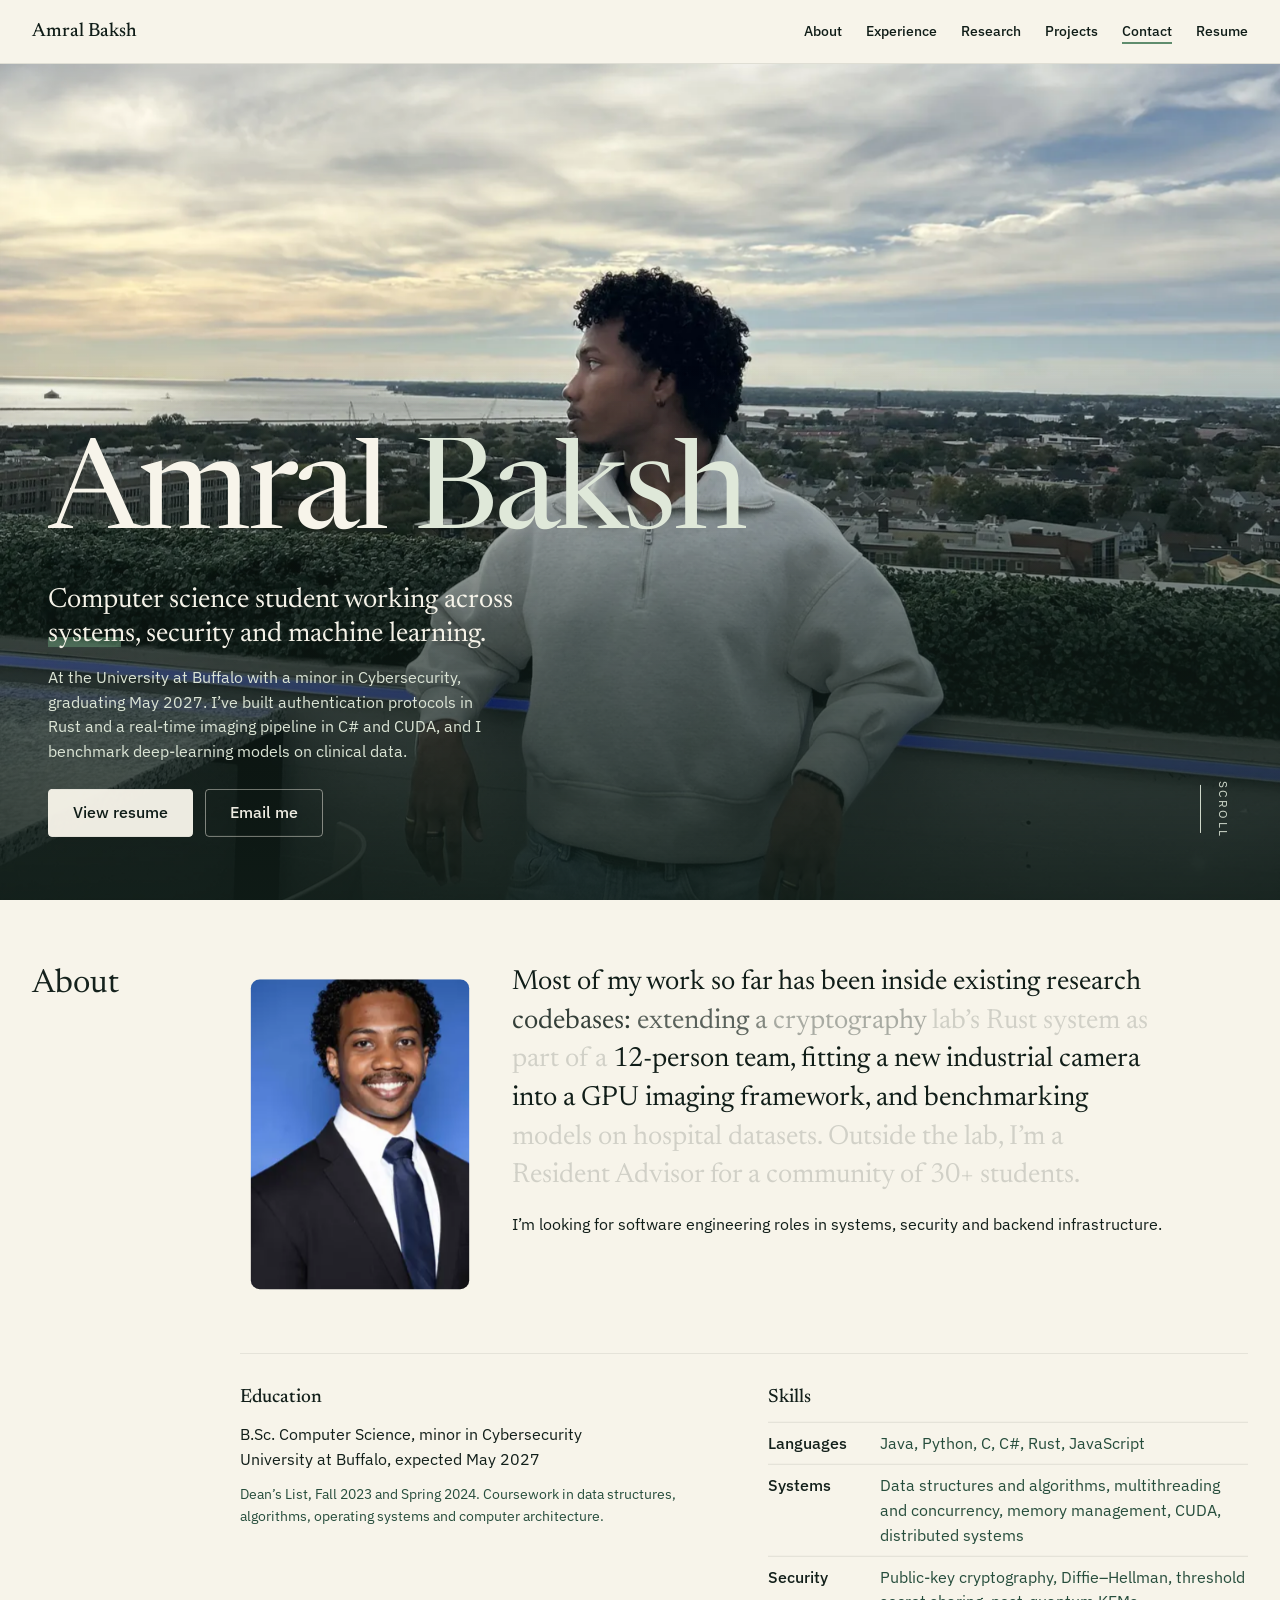
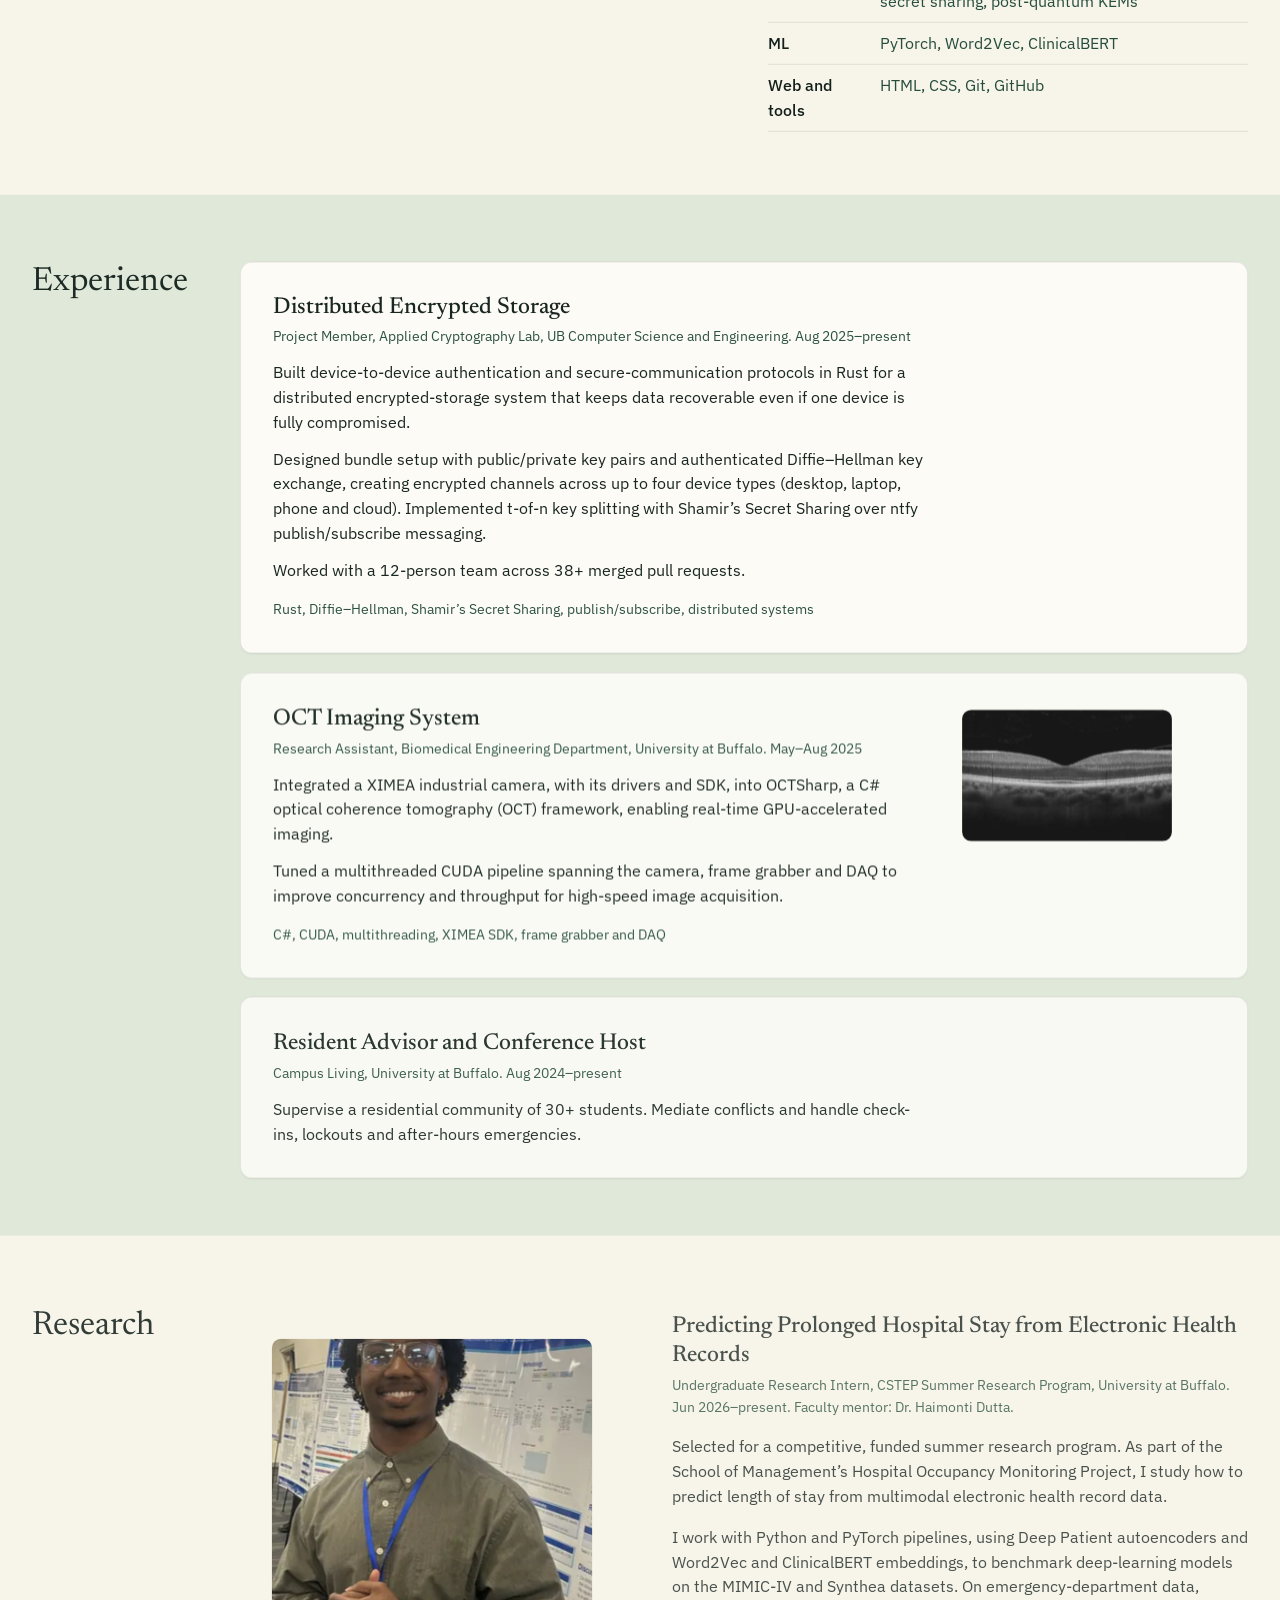
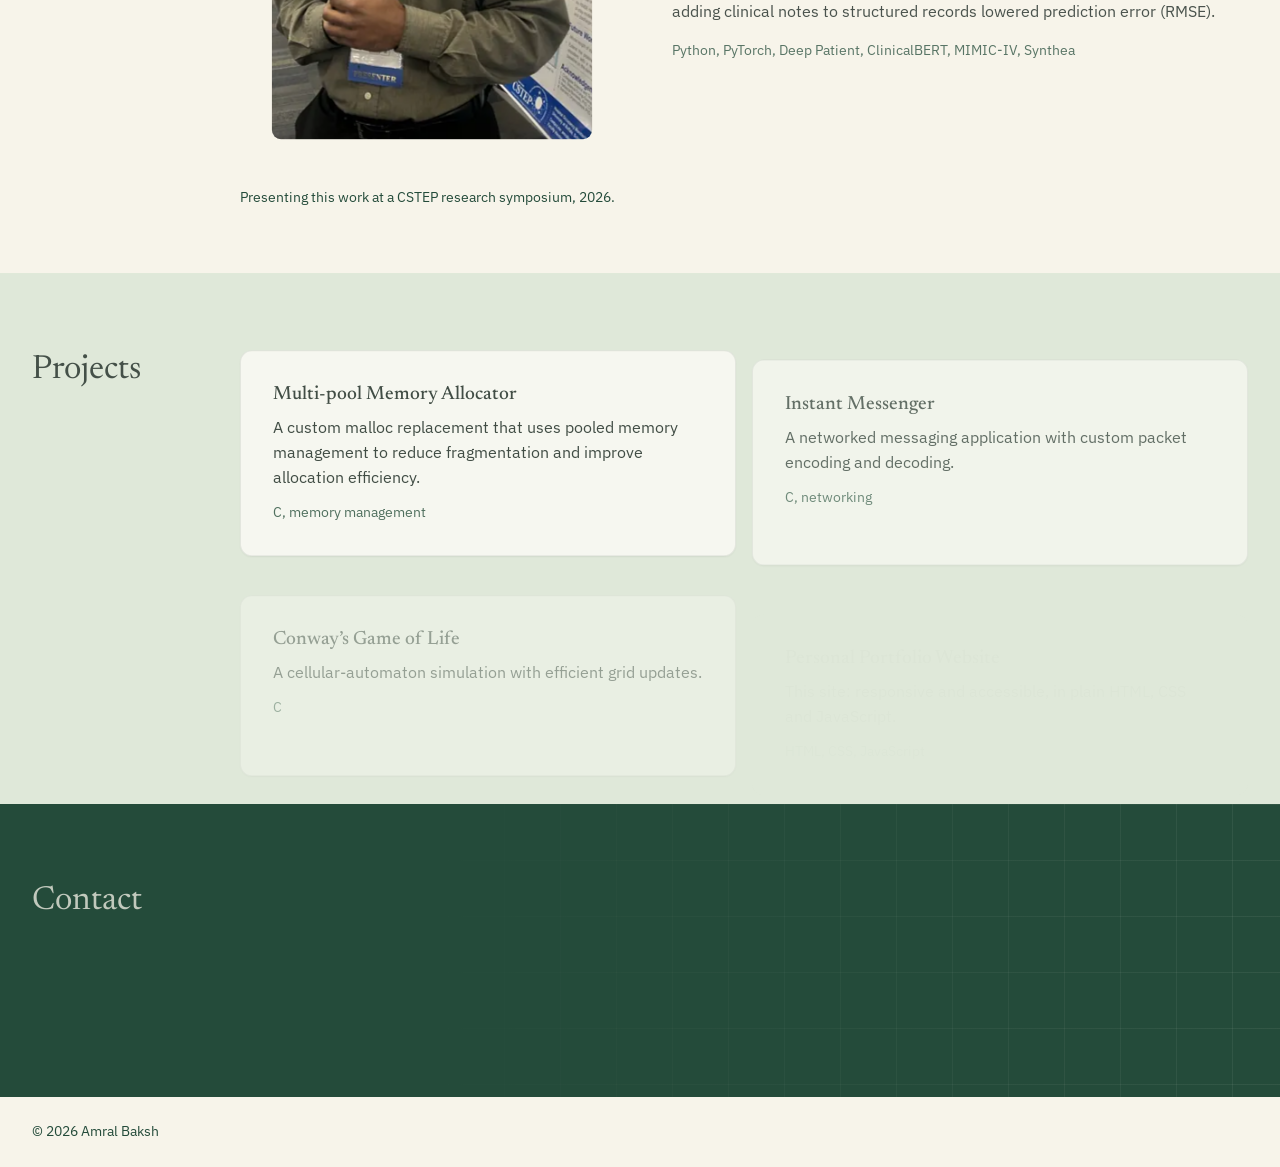
==== index.html @ 04985da3 "Experiment: full-screen layered hero with GSAP, ScrollTrigger and Lenis - Full-screen hero: rooftop " ====
<!DOCTYPE html>
<html lang="en" class="no-js">
<head>
  <meta charset="UTF-8">
  <meta name="viewport" content="width=device-width, initial-scale=1">
  <title>Amral Baksh — Computer Science, University at Buffalo</title>
  <meta name="description" content="Amral Baksh studies Computer Science with a minor in Cybersecurity at the University at Buffalo, graduating May 2027. Working across systems, security and machine learning.">
  <meta name="theme-color" content="#F7F4EA">
  <meta property="og:type" content="website">
  <meta property="og:title" content="Amral Baksh — Computer Science, University at Buffalo">
  <meta property="og:description" content="Computer Science, minor in Cybersecurity, at the University at Buffalo, graduating May 2027. Systems, security and machine learning.">
  <meta property="og:url" content="https://amralbak.github.io/AmralPortfolio/">
  <meta property="og:image" content="https://amralbak.github.io/AmralPortfolio/assets/img/og-image.jpg">
  <meta property="og:image:width" content="1200">
  <meta property="og:image:height" content="630">
  <meta property="og:image:alt" content="Portrait of Amral Baksh in a dark suit and tie">
  <meta name="twitter:card" content="summary_large_image">
  <meta name="twitter:title" content="Amral Baksh — Computer Science, University at Buffalo">
  <meta name="twitter:description" content="Computer Science, minor in Cybersecurity, at the University at Buffalo, graduating May 2027.">
  <meta name="twitter:image" content="https://amralbak.github.io/AmralPortfolio/assets/img/og-image.jpg">

  <link rel="icon" href="favicon.svg" type="image/svg+xml">
  <link rel="apple-touch-icon" href="apple-touch-icon.png">

  <link rel="preconnect" href="https://fonts.googleapis.com">
  <link rel="preconnect" href="https://fonts.gstatic.com" crossorigin>
  <link rel="stylesheet" href="https://fonts.googleapis.com/css2?family=IBM+Plex+Sans:wght@400;500&family=Newsreader:opsz,wght@6..72,400;6..72,500&display=swap">
  <link rel="stylesheet" href="style.css">
  <script>
    document.documentElement.classList.replace('no-js', 'js');
    document.documentElement.classList.add('js-motion'); // start states for the landing; motion.js animates them in
    setTimeout(function () { document.documentElement.classList.remove('js-motion'); }, 2500); // fallback if scripts fail
  </script>
</head>
<body>
  <a class="skip-link" href="#main">Skip to main content</a>

  <header class="site-header">
    <a class="wordmark" href="#top">Amral Baksh</a>
    <button class="menu-toggle" type="button" aria-expanded="false" aria-controls="site-nav">
      <svg aria-hidden="true" focusable="false" width="20" height="20" viewBox="0 0 20 20"><path d="M3 6h14M3 10h14M3 14h14" stroke="currentColor" stroke-width="1.5" fill="none"/></svg>
      Menu
    </button>
    <nav id="site-nav" class="site-nav" aria-label="Primary">
      <ul>
        <li><a href="#about">About</a></li>
        <li><a href="#experience">Experience</a></li>
        <li><a href="#research">Research</a></li>
        <li><a href="#projects">Projects</a></li>
        <li><a href="#contact">Contact</a></li>
        <li><a href="assets/Amral-Baksh-Resume.pdf" target="_blank" rel="noopener">Resume<span class="visually-hidden"> (PDF, opens in a new tab)</span></a></li>
      </ul>
    </nav>
  </header>

  <main id="main">
    <section class="hero" id="top" aria-labelledby="hero-title">
      <div class="hero-media">
        <button class="photo-button" type="button" data-cursor="Say hi" aria-label="Photo of Amral Baksh on a rooftop. Click for a message.">
          <img src="assets/img/rooftop-1200.webp"
               srcset="assets/img/rooftop-480.webp 480w, assets/img/rooftop-800.webp 800w, assets/img/rooftop-1200.webp 1200w, assets/img/rooftop-1600.webp 1600w"
               sizes="100vw"
               width="1200" height="1600" fetchpriority="high"
               alt="Amral Baksh on a rooftop terrace under an overcast sky, looking out over the city toward the water.">
        </button>
      </div>
      <div class="hero-light" aria-hidden="true"></div>
      <div class="hero-scrim" aria-hidden="true"></div>
      <div class="hero-text">
        <h1 id="hero-title"><span class="w"><span>Amral</span></span> <span class="w"><span class="name-accent">Baksh</span></span></h1>
        <p class="hero-role">Computer science student working across <span class="mark">systems, security and machine learning</span>.</p>
        <p class="hero-line">At the University at Buffalo with a minor in Cybersecurity, graduating May&nbsp;2027. I’ve built authentication protocols in Rust and a real-time imaging pipeline in C# and CUDA, and I benchmark deep-learning models on clinical data.</p>
        <div class="actions">
          <a class="button button-primary" href="assets/Amral-Baksh-Resume.pdf" target="_blank" rel="noopener">View resume<span class="visually-hidden"> (PDF, opens in a new tab)</span></a>
          <a class="button button-secondary" href="mailto:amralbaksh100@gmail.com">Email me</a>
        </div>
      </div>
      <span class="scroll-cue" aria-hidden="true">Scroll</span>
      <span class="photo-toast" role="status"></span>
      <span class="curtain" aria-hidden="true"></span>
    </section>

    <section class="section" id="about" aria-labelledby="about-title">
      <h2 id="about-title">About</h2>
      <div class="section-body">
        <div class="about">
          <img class="about-photo"
               src="assets/img/headshot-320.webp"
               srcset="assets/img/headshot-320.webp 320w, assets/img/headshot-640.webp 640w"
               sizes="(min-width: 768px) 13rem, 10rem"
               width="640" height="909" loading="lazy" decoding="async"
               alt="Portrait of Amral Baksh in a dark suit and tie.">
          <div class="prose">
            <p class="statement">Most of my work so far has been inside existing research codebases: extending a cryptography lab’s Rust system as part of a 12-person team, fitting a new industrial camera into a GPU imaging framework, and benchmarking models on hospital datasets. Outside the lab, I’m a Resident Advisor for a community of 30+ students.</p>
            <p>I’m looking for software engineering roles in systems, security and backend infrastructure.</p>
          </div>
        </div>

        <div class="facts">
          <div class="fact-group">
            <h3>Education</h3>
            <p>B.Sc. Computer Science, minor in Cybersecurity<br>University at Buffalo, expected May 2027</p>
            <p class="secondary">Dean’s List, Fall 2023 and Spring 2024. Coursework in data structures, algorithms, operating systems and computer architecture.</p>
          </div>
          <div class="fact-group">
            <h3>Skills</h3>
            <dl class="skills">
              <div><dt>Languages</dt><dd>Java, Python, C, C#, Rust, JavaScript</dd></div>
              <div><dt>Systems</dt><dd>Data structures and algorithms, multithreading and concurrency, memory management, CUDA, distributed systems</dd></div>
              <div><dt>Security</dt><dd>Public-key cryptography, Diffie–Hellman, threshold secret sharing, post-quantum KEMs</dd></div>
              <div><dt>ML</dt><dd>PyTorch, Word2Vec, ClinicalBERT</dd></div>
              <div><dt>Web and tools</dt><dd>HTML, CSS, Git, GitHub</dd></div>
            </dl>
          </div>
        </div>
      </div>
    </section>

    <section class="section band" id="experience" aria-labelledby="experience-title">
      <h2 id="experience-title">Experience</h2>
      <div class="section-body">
        <ul class="entries">
          <li>
            <article class="entry card">
              <div class="entry-text">
                <h3>Distributed Encrypted Storage</h3>
                <p class="entry-role">Project Member, Applied Cryptography Lab, UB Computer Science and Engineering. Aug 2025–present</p>
                <p>Built device-to-device authentication and secure-communication protocols in Rust for a distributed encrypted-storage system that keeps data recoverable even if one device is fully compromised.</p>
                <p>Designed bundle setup with public/private key pairs and authenticated Diffie–Hellman key exchange, creating encrypted channels across up to four device types (desktop, laptop, phone and cloud). Implemented t-of-n key splitting with Shamir’s Secret Sharing over ntfy publish/subscribe messaging.</p>
                <p>Worked with a 12-person team across 38+ merged pull requests.</p>
                <ul class="stack" aria-label="Technologies">
                  <li>Rust</li><li>Diffie–Hellman</li><li>Shamir’s Secret Sharing</li><li>publish/subscribe</li><li>distributed systems</li>
                </ul>
              </div>
            </article>
          </li>
          <li>
            <article class="entry card">
              <div class="entry-text">
                <h3>OCT Imaging System</h3>
                <p class="entry-role">Research Assistant, Biomedical Engineering Department, University at Buffalo. May–Aug 2025</p>
                <p>Integrated a XIMEA industrial camera, with its drivers and SDK, into OCTSharp, a C# optical coherence tomography (OCT) framework, enabling real-time GPU-accelerated imaging.</p>
                <p>Tuned a multithreaded CUDA pipeline spanning the camera, frame grabber and DAQ to improve concurrency and throughput for high-speed image acquisition.</p>
                <ul class="stack" aria-label="Technologies">
                  <li>C#</li><li>CUDA</li><li>multithreading</li><li>XIMEA SDK</li><li>frame grabber and DAQ</li>
                </ul>
              </div>
              <img class="entry-image"
                   src="assets/img/oct-480.webp"
                   srcset="assets/img/oct-480.webp 480w, assets/img/oct-939.webp 939w"
                   sizes="(min-width: 768px) 14rem, calc(100vw - 2rem)"
                   width="939" height="587" loading="lazy" decoding="async"
                   alt="Grayscale OCT cross-section of retinal tissue layers.">
            </article>
          </li>
          <li>
            <article class="entry card">
              <div class="entry-text">
                <h3>Resident Advisor and Conference Host</h3>
                <p class="entry-role">Campus Living, University at Buffalo. Aug 2024–present</p>
                <p>Supervise a residential community of 30+ students. Mediate conflicts and handle check-ins, lockouts and after-hours emergencies.</p>
              </div>
            </article>
          </li>
        </ul>
      </div>
    </section>

    <section class="section" id="research" aria-labelledby="research-title">
      <h2 id="research-title">Research</h2>
      <div class="section-body">
        <article class="research">
          <figure class="research-photo">
            <img src="assets/img/poster-480.webp"
                 srcset="assets/img/poster-480.webp 480w, assets/img/poster-800.webp 800w, assets/img/poster-1200.webp 1200w"
                 sizes="(min-width: 768px) 20rem, calc(100vw - 2rem)"
                 width="800" height="1000" loading="lazy" decoding="async"
                 alt="Amral Baksh standing beside his research poster at a poster session.">
            <figcaption>Presenting this work at a CSTEP research symposium, 2026.</figcaption>
          </figure>
          <div class="research-text">
            <h3>Predicting Prolonged Hospital Stay from Electronic Health Records</h3>
            <p class="entry-role">Undergraduate Research Intern, CSTEP Summer Research Program, University at Buffalo. Jun 2026–present. Faculty mentor: Dr. Haimonti Dutta.</p>
            <div class="prose">
              <p>Selected for a competitive, funded summer research program. As part of the School of Management’s Hospital Occupancy Monitoring Project, I study how to predict length of stay from multimodal electronic health record data.</p>
              <p>I work with Python and PyTorch pipelines, using Deep Patient autoencoders and Word2Vec and ClinicalBERT embeddings, to benchmark deep-learning models on the MIMIC-IV and Synthea datasets. On emergency-department data, adding clinical notes to structured records lowered prediction error (RMSE).</p>
            </div>
            <ul class="stack" aria-label="Methods and data">
              <li>Python</li><li>PyTorch</li><li>Deep Patient</li><li>ClinicalBERT</li><li>MIMIC-IV</li><li>Synthea</li>
            </ul>
          </div>
        </article>
      </div>
    </section>

    <section class="section band" id="projects" aria-labelledby="projects-title">
      <h2 id="projects-title">Projects</h2>
      <div class="section-body">
        <div class="projects">
          <article class="project card">
            <h3>Multi-pool Memory Allocator</h3>
            <p>A custom malloc replacement that uses pooled memory management to reduce fragmentation and improve allocation efficiency.</p>
            <ul class="stack" aria-label="Technologies"><li>C</li><li>memory management</li></ul>
          </article>
          <article class="project card">
            <h3>Instant Messenger</h3>
            <p>A networked messaging application with custom packet encoding and decoding.</p>
            <ul class="stack" aria-label="Technologies"><li>C</li><li>networking</li></ul>
          </article>
          <article class="project card">
            <h3>Conway’s Game of Life</h3>
            <p>A cellular-automaton simulation with efficient grid updates.</p>
            <ul class="stack" aria-label="Technologies"><li>C</li></ul>
          </article>
          <article class="project card">
            <h3>Personal Portfolio Website</h3>
            <p>This site: responsive and accessible, in plain HTML, CSS and JavaScript.</p>
            <ul class="stack" aria-label="Technologies"><li>HTML</li><li>CSS</li><li>JavaScript</li></ul>
          </article>
        </div>
      </div>
    </section>

    <section class="contact" id="contact" aria-labelledby="contact-title">
      <div class="section">
        <h2 id="contact-title">Contact</h2>
        <div class="section-body">
          <p class="contact-lead">Email is the quickest way to reach me.</p>
          <div class="email-row">
            <a class="email-link" href="mailto:amralbaksh100@gmail.com">amralbaksh100@gmail.com</a>
            <button class="button button-secondary copy-email" type="button" data-copy="amralbaksh100@gmail.com" hidden>Copy email</button>
            <span class="copy-status" role="status" aria-live="polite"></span>
          </div>
          <ul class="contact-links">
            <li>
              <a href="https://www.linkedin.com/in/amralbaksh16/">
                <svg aria-hidden="true" focusable="false" width="20" height="20" viewBox="0 0 24 24"><path fill="currentColor" d="M20.45 20.45h-3.55v-5.57c0-1.33-.03-3.04-1.85-3.04-1.85 0-2.14 1.45-2.14 2.94v5.67H9.35V9h3.41v1.56h.05c.48-.9 1.64-1.85 3.37-1.85 3.6 0 4.27 2.37 4.27 5.46v6.28zM5.34 7.43a2.06 2.06 0 1 1 0-4.13 2.06 2.06 0 0 1 0 4.13zM7.12 20.45H3.56V9h3.56v11.45zM22.22 0H1.77C.79 0 0 .77 0 1.73v20.54C0 23.23.79 24 1.77 24h20.45c.98 0 1.78-.77 1.78-1.73V1.73C24 .77 23.2 0 22.22 0z"/></svg>
                LinkedIn
              </a>
            </li>
            <li>
              <a href="https://github.com/amralbak">
                <svg aria-hidden="true" focusable="false" width="20" height="20" viewBox="0 0 16 16"><path fill="currentColor" d="M8 0C3.58 0 0 3.58 0 8c0 3.54 2.29 6.53 5.47 7.59.4.07.55-.17.55-.38 0-.19-.01-.82-.01-1.49-2.01.37-2.53-.49-2.69-.94-.09-.23-.48-.94-.82-1.13-.28-.15-.68-.52-.01-.53.63-.01 1.08.58 1.23.82.72 1.21 1.87.87 2.33.66.07-.52.28-.87.51-1.07-1.78-.2-3.64-.89-3.64-3.95 0-.87.31-1.59.82-2.15-.08-.2-.36-1.02.08-2.12 0 0 .67-.21 2.2.82.64-.18 1.32-.27 2-.27.68 0 1.36.09 2 .27 1.53-1.04 2.2-.82 2.2-.82.44 1.1.16 1.92.08 2.12.51.56.82 1.27.82 2.15 0 3.07-1.87 3.75-3.65 3.95.29.25.54.73.54 1.48 0 1.07-.01 1.93-.01 2.2 0 .21.15.46.55.38A8.01 8.01 0 0 0 16 8c0-4.42-3.58-8-8-8z"/></svg>
                GitHub
              </a>
            </li>
            <li>
              <a href="assets/Amral-Baksh-Resume.pdf" target="_blank" rel="noopener">
                <svg aria-hidden="true" focusable="false" width="20" height="20" viewBox="0 0 20 20"><path d="M5 2.75h6.5L15.25 6.5v10.75H5z M11.25 2.75V6.75h4 M7.5 10.25h5 M7.5 13.25h5" stroke="currentColor" stroke-width="1.5" fill="none" stroke-linejoin="round"/></svg>
                Resume<span class="visually-hidden"> (PDF, opens in a new tab)</span>
              </a>
            </li>
          </ul>
        </div>
      </div>
    </section>
  </main>

  <footer class="site-footer">
    <p>© <span data-year>2026</span> Amral Baksh</p>
  </footer>

  <script src="assets/vendor/gsap.min.js" defer></script>
  <script src="assets/vendor/ScrollTrigger.min.js" defer></script>
  <script src="assets/vendor/lenis.min.js" defer></script>
  <script src="script.js" defer></script>
  <script src="motion.js" defer></script>
</body>
</html>
---- style.css ----
/* Tokens */
:root {
  color-scheme: light;

  --canvas: #f7f4ea;        /* paper */
  --surface: #dfe8d9;       /* bands: pale sage */
  --raised: #fdfcf7;        /* cards */
  --forest: #244b3a;
  --sage: #5f8c6d;
  --pale-sage: #dfe8d9;
  --ink: #101d18;           /* near-black green (15.8:1 on paper) */
  --ink-2: #244b3a;         /* forest, secondary text (8.9:1; 7.8:1 on bands) */
  --rule: rgb(16 29 24 / 0.1);
  --rule-strong: rgb(16 29 24 / 0.24);
  --grid-line: rgb(16 29 24 / 0.06);
  --accent: var(--sage);    /* underlines, photo frame */
  --accent-fill: var(--forest); /* button fill, paper label (8.9:1) */
  --accent-hover: #2f5c48;
  --accent-text: var(--sage);   /* large display text only (3.5:1), e.g. "Baksh" */
  --on-accent: #f7f4ea;
  --glow: rgb(95 140 109 / 0.18);   /* sage light under the cursor */
  --marker: rgb(95 140 109 / 0.3);
  --band-strong: var(--forest);     /* contact band */
  --on-band: #f7f4ea;
  --on-band-2: #dfe8d9;     /* 7.8:1 on forest */
  --focus: var(--forest);

  --font-text: "IBM Plex Sans", system-ui, -apple-system, "Segoe UI", sans-serif;
  --font-display: "Newsreader", Georgia, "Times New Roman", serif;
  --t-secondary: 0.875rem;
  --t-body: 1rem;
  --t-1: 1.2rem;
  --t-2: 1.44rem;
  --t-3: 1.728rem;
  --t-4: 2.074rem;
  --t-5: 2.488rem;
  --t-6: 2.986rem;
  --leading-display: 1.1;
  --leading-heading: 1.25;
  --leading-body: 1.55;

  --s-1: 4px;
  --s-2: 8px;
  --s-3: 12px;
  --s-4: 16px;
  --s-6: 24px;
  --s-8: 32px;
  --s-12: 48px;
  --s-16: 64px;
  --gutter: var(--s-4);
  --measure: 65ch;

  --vp-wide: 1280px;
  --header-h: 64px;

  --ease-out: cubic-bezier(0.16, 1, 0.3, 1);
}

@media (min-width: 768px) {
  :root { --gutter: var(--s-8); }
}

/* Base */
*,
*::before,
*::after {
  box-sizing: border-box;
}

* {
  margin: 0;
}

html {
  scroll-padding-top: var(--header-h);
  -webkit-text-size-adjust: 100%;
  text-size-adjust: 100%;
}

body {
  background: var(--canvas);
  color: var(--ink);
  font-family: var(--font-text);
  font-size: var(--t-body);
  font-weight: 400;
  line-height: var(--leading-body);
}

img {
  display: block;
  max-width: 100%;
  height: auto;
}

h1,
h2,
h3 {
  font-family: var(--font-display);
  font-weight: 400;
  line-height: var(--leading-heading);
}

ul[class] {
  list-style: none;
  padding: 0;
}

a {
  color: inherit;
  text-decoration-line: underline;
  text-decoration-color: var(--accent);
  text-decoration-thickness: 2px;
  text-underline-offset: 0.2em;
}

@media (hover: hover) {
  a:hover {
    text-decoration-color: currentColor;
  }
}

[tabindex="-1"]:focus {
  outline: none;
}

:focus-visible {
  outline: 2px solid var(--focus);
  outline-offset: 3px;
  border-radius: 2px;
}

::selection {
  background: var(--pale-sage);
  color: var(--ink);
}

.secondary {
  color: var(--ink-2);
  font-size: var(--t-secondary);
}

.visually-hidden {
  position: absolute;
  width: 1px;
  height: 1px;
  padding: 0;
  margin: -1px;
  overflow: hidden;
  clip: rect(0 0 0 0);
  white-space: nowrap;
  border: 0;
}

.skip-link {
  position: absolute;
  top: var(--s-2);
  left: var(--s-2);
  z-index: 20;
  padding: var(--s-3) var(--s-4);
  background: var(--surface);
  border: 1px solid var(--rule-strong);
  transform: translateY(-200%);
}

.skip-link:focus {
  transform: none;
}

/* Buttons */
.button {
  display: inline-flex;
  align-items: center;
  justify-content: center;
  min-height: 48px;
  padding: 0 var(--s-6);
  border: 1px solid transparent;
  border-radius: 4px;
  font: 500 var(--t-body) / 1.2 var(--font-text);
  text-decoration: none;
  cursor: pointer;
}

.button-primary {
  position: relative;
  overflow: hidden;
  isolation: isolate;
  background: var(--accent-fill);
  border-color: var(--accent-fill);
  color: var(--on-accent);
}

.button-secondary {
  background: transparent;
  border-color: var(--rule-strong);
  color: var(--ink);
}

@media (hover: hover) {
  .button-primary:hover { background: var(--accent-hover); border-color: var(--accent-hover); }
  .button-secondary:hover { border-color: var(--ink); }
}

/* Header and navigation */
.site-header {
  position: sticky;
  top: 0;
  z-index: 10;
  background: var(--canvas);
  display: flex;
  flex-wrap: wrap;
  align-items: center;
  justify-content: space-between;
  gap: var(--s-2) var(--s-6);
  min-height: 64px;
  padding: var(--s-2) var(--gutter);
  border-bottom: 1px solid var(--rule);
}

.wordmark {
  display: inline-flex;
  align-items: center;
  min-height: 44px;
  font-family: var(--font-display);
  font-size: var(--t-1);
  font-weight: 500;
  text-decoration: none;
}

.site-nav ul {
  list-style: none;
  padding: 0;
  display: flex;
  flex-wrap: wrap;
  gap: 0 var(--s-6);
}

.site-nav a {
  display: inline-flex;
  align-items: center;
  min-height: 44px;
  font-weight: 500;
  font-size: var(--t-secondary);
  text-decoration: none;
}

.site-nav a.is-current {
  text-decoration-line: underline;
  text-decoration-color: var(--accent);
  text-decoration-thickness: 2px;
  text-underline-offset: 0.45em;
}

@media (hover: hover) {
  .site-nav a:hover {
    text-decoration-line: underline;
    text-decoration-color: var(--accent);
  }
}

.menu-toggle {
  display: none;
  align-items: center;
  gap: var(--s-2);
  min-height: 44px;
  padding: 0 var(--s-4);
  background: transparent;
  border: 1px solid var(--rule-strong);
  border-radius: 4px;
  color: var(--ink);
  font: 500 var(--t-secondary) / 1 var(--font-text);
  cursor: pointer;
}

@media (max-width: 767.98px) {
  .js .menu-toggle {
    display: inline-flex;
  }

  .js .site-nav {
    display: none;
    position: absolute;
    top: 100%;
    left: 0;
    right: 0;
    padding: var(--s-2) var(--gutter) var(--s-4);
    background: var(--surface);
    border-bottom: 1px solid var(--rule);
  }

  .js .site-nav.is-open {
    display: block;
  }

  .js .site-nav ul {
    flex-direction: column;
  }

  .js .site-nav a {
    display: flex;
    min-height: 48px;
    font-size: var(--t-body);
  }

  .js .site-nav li + li {
    border-top: 1px solid var(--rule);
  }
}

/* Hero: full-screen photo with layered light, scrim and text */
.hero {
  position: relative;
  height: calc(100vh - var(--header-h));
  height: calc(100svh - var(--header-h));
  min-height: 36rem;
  overflow: hidden;
  isolation: isolate;
  background: var(--forest);
  color: var(--on-band);
}
.hero-media {
  position: absolute;
  top: -8%;
  left: 0;
  right: 0;
  height: 116%;
}
.photo-button {
  position: absolute;
  inset: 0;
  display: block;
  width: 100%;
  padding: 0;
  border: 0;
  background: none;
  cursor: pointer;
}
.photo-button:focus-visible {
  outline-offset: -6px;
}
.photo-button img {
  width: 100%;
  height: 100%;
  object-fit: cover;
  object-position: 59% 50%;
}
.hero-light {
  position: absolute;
  inset: -10% 0 0;
  background: radial-gradient(48rem 34rem at 14% 6%, rgb(247 244 234 / 0.35), transparent 65%);
  mix-blend-mode: screen;
  pointer-events: none;
}
.hero-scrim {
  position: absolute;
  inset: 0;
  background: linear-gradient(to top, rgb(16 29 24 / 0.9) 0%, rgb(16 29 24 / 0.62) 32%, rgb(16 29 24 / 0) 64%);
  pointer-events: none;
}
.hero-text {
  position: absolute;
  left: 0;
  right: 0;
  bottom: 0;
  z-index: 1;
  max-width: var(--vp-wide);
  margin-inline: auto;
  padding: 0 var(--gutter) var(--s-12);
  pointer-events: none;
}
.hero-text .actions {
  pointer-events: auto;
}
.hero h1 {
  font-size: clamp(3.25rem, 10vw, 8.5rem);
  font-weight: 400;
  line-height: 0.95;
  letter-spacing: -0.025em;
}
.hero h1 .w {
  display: inline-block;
  overflow: hidden;
  padding-bottom: 0.06em;
  vertical-align: top;
}
.hero h1 .w > span {
  display: inline-block;
}
.name-accent {
  color: var(--pale-sage);
}
.hero-role {
  max-width: 34ch;
  margin-top: var(--s-4);
  font-family: var(--font-display);
  font-size: var(--t-2);
  line-height: var(--leading-heading);
}
.mark {
  background-image: linear-gradient(rgb(95 140 109 / 0.6), rgb(95 140 109 / 0.6));
  background-repeat: no-repeat;
  background-position: 0 92%;
  background-size: 100% 0.36em;
  -webkit-box-decoration-break: clone;
  box-decoration-break: clone;
}
.hero-line {
  max-width: 46ch;
  margin-top: var(--s-3);
  color: var(--on-band-2);
}
.actions {
  display: flex;
  flex-wrap: wrap;
  gap: var(--s-3);
  margin-top: var(--s-6);
}
.hero .button-primary {
  background: var(--canvas);
  border-color: var(--canvas);
  color: var(--ink);
}
.hero .button-secondary {
  border-color: rgb(247 244 234 / 0.5);
  color: var(--on-band);
}
@media (hover: hover) {
  .hero .button-primary:hover { background: var(--pale-sage); border-color: var(--pale-sage); }
  .hero .button-secondary:hover { border-color: var(--on-band); }
}
.scroll-cue {
  display: none;
}
.photo-toast {
  position: absolute;
  top: var(--s-6);
  right: var(--gutter);
  z-index: 2;
  display: inline-flex;
  align-items: center;
  gap: var(--s-2);
  max-width: calc(100% - 2 * var(--gutter));
  padding: var(--s-2) var(--s-4);
  border-radius: 999px;
  background: rgb(16 29 24 / 0.9);
  color: var(--on-band);
  font-size: var(--t-secondary);
  pointer-events: none;
  opacity: 0;
}
.photo-toast::before {
  content: "";
  flex: none;
  width: 6px;
  height: 6px;
  border-radius: 50%;
  background: var(--sage);
}
.photo-toast.is-shown {
  opacity: 1;
}
.curtain {
  display: none;
}
@media (min-width: 768px) {
  .photo-button img {
    object-position: 50% 72%;
  }
  .hero-text {
    padding: 0 var(--s-12) var(--s-16);
  }
  .hero-role {
    font-size: var(--t-3);
  }
  .scroll-cue {
    display: flex;
    flex-direction: column;
    align-items: center;
    gap: var(--s-3);
    position: absolute;
    right: var(--s-12);
    bottom: var(--s-16);
    z-index: 1;
    color: var(--on-band-2);
    font-size: 0.75rem;
    letter-spacing: 0.2em;
    text-transform: uppercase;
    writing-mode: vertical-rl;
  }
  .scroll-cue::after {
    content: "";
    width: 1px;
    height: 3rem;
    background: currentColor;
  }
}

/* Sections */
.section {
  width: 100%;
  max-width: var(--vp-wide);
  margin-inline: auto;
  padding: var(--s-12) var(--gutter);
}

main > .section {
  border-top: 1px solid var(--rule);
}

.hero + .section {
  border-top: 0;
}

.band {
  background: var(--surface);
  box-shadow: 0 0 0 100vmax var(--surface);
  clip-path: inset(0 -100vmax);
}

main > .band,
.band + .section {
  border-top: 0;
}

.section h2 {
  margin-bottom: var(--s-6);
  font-size: var(--t-4);
  line-height: 1.2;
}

@media (min-width: 768px) {
  .section {
    display: grid;
    grid-template-columns: 10rem minmax(0, 1fr);
    gap: var(--s-12);
    padding-block: var(--s-16);
  }

  .section h2 {
    margin-bottom: 0;
  }
}

.prose {
  max-width: var(--measure);
}

.prose p + p {
  margin-top: var(--s-4);
}

.entry-role {
  margin-top: var(--s-1);
  color: var(--ink-2);
  font-size: var(--t-secondary);
}

.stack {
  display: flex;
  flex-wrap: wrap;
  margin-top: var(--s-4);
  color: var(--ink-2);
  font-size: var(--t-secondary);
}

.stack li:not(:last-child)::after {
  content: ",\00a0";
}

/* About */
.about {
  display: flex;
  flex-wrap: wrap;
  align-items: flex-start;
  gap: var(--s-8);
}

.about-photo {
  flex: 0 0 auto;
  width: 10rem;
  border-radius: 8px;
}
.statement {
  font-family: var(--font-display);
  font-size: var(--t-2);
  line-height: 1.4;
  color: var(--ink);
}

.about .prose {
  flex: 1 1 22rem;
}

.facts {
  display: grid;
  grid-template-columns: repeat(auto-fit, minmax(min(100%, 18rem), 1fr));
  gap: var(--s-8) var(--s-12);
  margin-top: var(--s-12);
  padding-top: var(--s-8);
  border-top: 1px solid var(--rule);
}

.fact-group h3 {
  margin-bottom: var(--s-3);
  font-size: var(--t-1);
  font-weight: 500;
}

.fact-group p + p {
  margin-top: var(--s-3);
}

.skills > div {
  display: grid;
  grid-template-columns: 6rem minmax(0, 1fr);
  gap: var(--s-4);
  padding: var(--s-2) 0;
  border-bottom: 1px solid var(--rule);
}

.skills > div:first-child {
  border-top: 1px solid var(--rule);
}

.skills dt {
  font-weight: 500;
}

.skills dd {
  margin: 0;
  color: var(--ink-2);
}

@media (min-width: 768px) {
  .about-photo {
    width: 15rem;
  }
  .statement {
    font-size: var(--t-3);
  }
}

/* Experience */
.entries {
  display: grid;
  gap: var(--s-4);
}

.entry {
  display: flex;
  flex-wrap: wrap;
  align-items: flex-start;
  gap: var(--s-6) var(--s-8);
}

.entry-text {
  flex: 1 1 20rem;
  max-width: var(--measure);
}

.entry h3,
.research h3 {
  font-size: var(--t-2);
  font-weight: 500;
}

.entry-role + p {
  margin-top: var(--s-4);
}

.entry-text p + p {
  margin-top: var(--s-3);
}

.entry-image {
  flex: 0 1 14rem;
  width: 14rem;
  aspect-ratio: 16 / 10;
  object-fit: cover;
  border-radius: 6px;
}

/* Cards (experience and projects) */
.card {
  position: relative;
  isolation: isolate;
  padding: var(--s-6);
  background: var(--raised);
  border: 1px solid var(--rule);
  border-radius: 12px;
  box-shadow: 0 1px 2px rgb(16 29 24 / 0.06);
}

.card::before {
  content: "";
  position: absolute;
  inset: 0;
  z-index: -1;
  border-radius: inherit;
  background: radial-gradient(22rem circle at var(--x, 50%) var(--y, 50%), var(--glow), transparent 65%);
  opacity: 0;
  transition: opacity 200ms var(--ease-out);
  pointer-events: none;
}

@media (hover: hover) {
  .card:hover {
    border-color: var(--rule-strong);
  }

  .has-glow .card:hover::before {
    opacity: 1;
  }
}

@media (min-width: 768px) {
  .card {
    padding: var(--s-8);
  }
}

/* Research */
.research {
  display: flex;
  flex-wrap: wrap;
  align-items: flex-start;
  gap: var(--s-8) var(--s-12);
}

.research-photo {
  flex: 0 1 24rem;
}

.research-photo img {
  width: 100%;
  border-radius: 8px;
  aspect-ratio: 4 / 5;
  object-fit: cover;
}

.research-photo figcaption {
  margin-top: var(--s-2);
  color: var(--ink-2);
  font-size: var(--t-secondary);
}

.research-text {
  flex: 1 1 22rem;
  max-width: var(--measure);
}

.research-text .prose {
  margin-top: var(--s-4);
}

/* Projects */
.projects {
  display: grid;
  gap: var(--s-4);
}

@media (min-width: 768px) {
  .projects { grid-template-columns: repeat(2, minmax(0, 1fr)); }
}

.project h3 {
  font-size: var(--t-1);
  font-weight: 500;
}

.project p {
  margin-top: var(--s-2);
  max-width: var(--measure);
}

.project .stack {
  margin-top: var(--s-3);
}

/* Contact */
.contact {
  --focus: var(--pale-sage);
  position: relative;
  isolation: isolate;
  background: var(--band-strong);
  color: var(--on-band);
}

.contact::before {
  content: "";
  position: absolute;
  inset: 0;
  z-index: -1;
  background-image:
    linear-gradient(to right, rgb(247 244 234 / 0.07) 1px, transparent 1px),
    linear-gradient(to bottom, rgb(247 244 234 / 0.07) 1px, transparent 1px);
  background-size: 56px 56px;
  -webkit-mask-image: linear-gradient(to left, #000, transparent 70%);
  mask-image: linear-gradient(to left, #000, transparent 70%);
}

.contact .section {
  border-top: 0;
}

.contact-lead {
  color: var(--on-band-2);
}

.email-row {
  display: flex;
  flex-wrap: wrap;
  align-items: center;
  gap: var(--s-3) var(--s-6);
  margin-top: var(--s-4);
}

.email-link {
  font-family: var(--font-display);
  font-size: var(--t-2);
  line-height: var(--leading-heading);
  overflow-wrap: anywhere;
}

.contact .button-secondary {
  border-color: rgb(247 244 234 / 0.45);
  color: var(--on-band);
}

@media (hover: hover) {
  .contact .button-secondary:hover { border-color: var(--on-band); }
}

.copy-status {
  color: var(--on-band-2);
  font-size: var(--t-secondary);
}

.contact-links {
  display: flex;
  flex-wrap: wrap;
  gap: 0 var(--s-8);
  margin-top: var(--s-8);
}

.contact-links a {
  display: inline-flex;
  align-items: center;
  gap: var(--s-2);
  min-height: 44px;
  font-weight: 500;
  text-decoration: none;
}

@media (hover: hover) {
  .contact-links a:hover {
    text-decoration-line: underline;
    text-decoration-color: var(--accent);
  }
}

@media (min-width: 768px) {
  .email-link {
    font-size: var(--t-3);
  }
}

/* Footer */
.site-footer {
  max-width: var(--vp-wide);
  margin-inline: auto;
  padding: var(--s-6) var(--gutter);
  color: var(--ink-2);
  font-size: var(--t-secondary);
}

/* Motion: GSAP + ScrollTrigger + Lenis drive the landing and scroll effects (motion.js) */
html.lenis,
html.lenis body {
  height: auto;
}
.lenis.lenis-smooth {
  scroll-behavior: auto !important;
}
.lenis.lenis-stopped {
  overflow: clip;
}
.photo-button img {
  transition: transform 150ms var(--ease-out);
}
.photo-button:active img {
  transform: scale(0.985);
  transition-duration: 100ms;
}
.photo-toast {
  transform: translateY(8px);
  transition: opacity 400ms var(--ease-out), transform 400ms var(--ease-out);
}
.photo-toast.is-shown {
  transform: none;
}
.button-primary::after {
  content: "";
  position: absolute;
  inset: 0;
  z-index: -1;
  background: linear-gradient(100deg, transparent 30%, rgb(255 255 255 / 0.45) 50%, transparent 70%);
  transform: translateX(-100%);
}
@media (hover: hover) {
  .button-primary:hover::after {
    transform: translateX(100%);
    transition: transform 600ms var(--ease-out);
  }
}
.js .site-nav.is-open {
  animation: fade 150ms var(--ease-out);
}

/* Landing start states (animated in by motion.js) */
.js-motion .curtain {
  display: block;
  position: absolute;
  inset: 0;
  z-index: 3;
  background: var(--forest);
  pointer-events: none;
}
.js-motion .photo-button {
  transform: scale(1.15);
}
.js-motion .hero h1 .w > span {
  transform: translateY(110%);
}
.js-motion .hero-role,
.js-motion .hero-line,
.js-motion .actions,
.js-motion .scroll-cue {
  opacity: 0;
  transform: translateY(24px);
}
.js-motion .mark {
  background-size: 0% 0.36em;
}

/* Images scale while they expand; keep that from widening the page */
main {
  overflow-x: clip;
}

/* Cursor: a ring that follows the mouse, grows over links and cards, and
   becomes a label over the hero photo (mouse only; created by motion.js) */
.cursor-ring,
.cursor-label {
  position: fixed;
  top: 0;
  left: 0;
  z-index: 100;
  pointer-events: none;
  opacity: 0;
}
.cursor-ring {
  width: 36px;
  height: 36px;
  margin: -18px 0 0 -18px;
  border: 1px solid #fff;
  border-radius: 50%;
  mix-blend-mode: difference;
}
.cursor-label {
  padding: var(--s-1) var(--s-3);
  border-radius: 999px;
  background: var(--canvas);
  color: var(--ink);
  font-size: 0.8125rem;
  white-space: nowrap;
  transform: translate(-50%, -50%);
}

@keyframes fade {
  from {
    opacity: 0;
  }
}
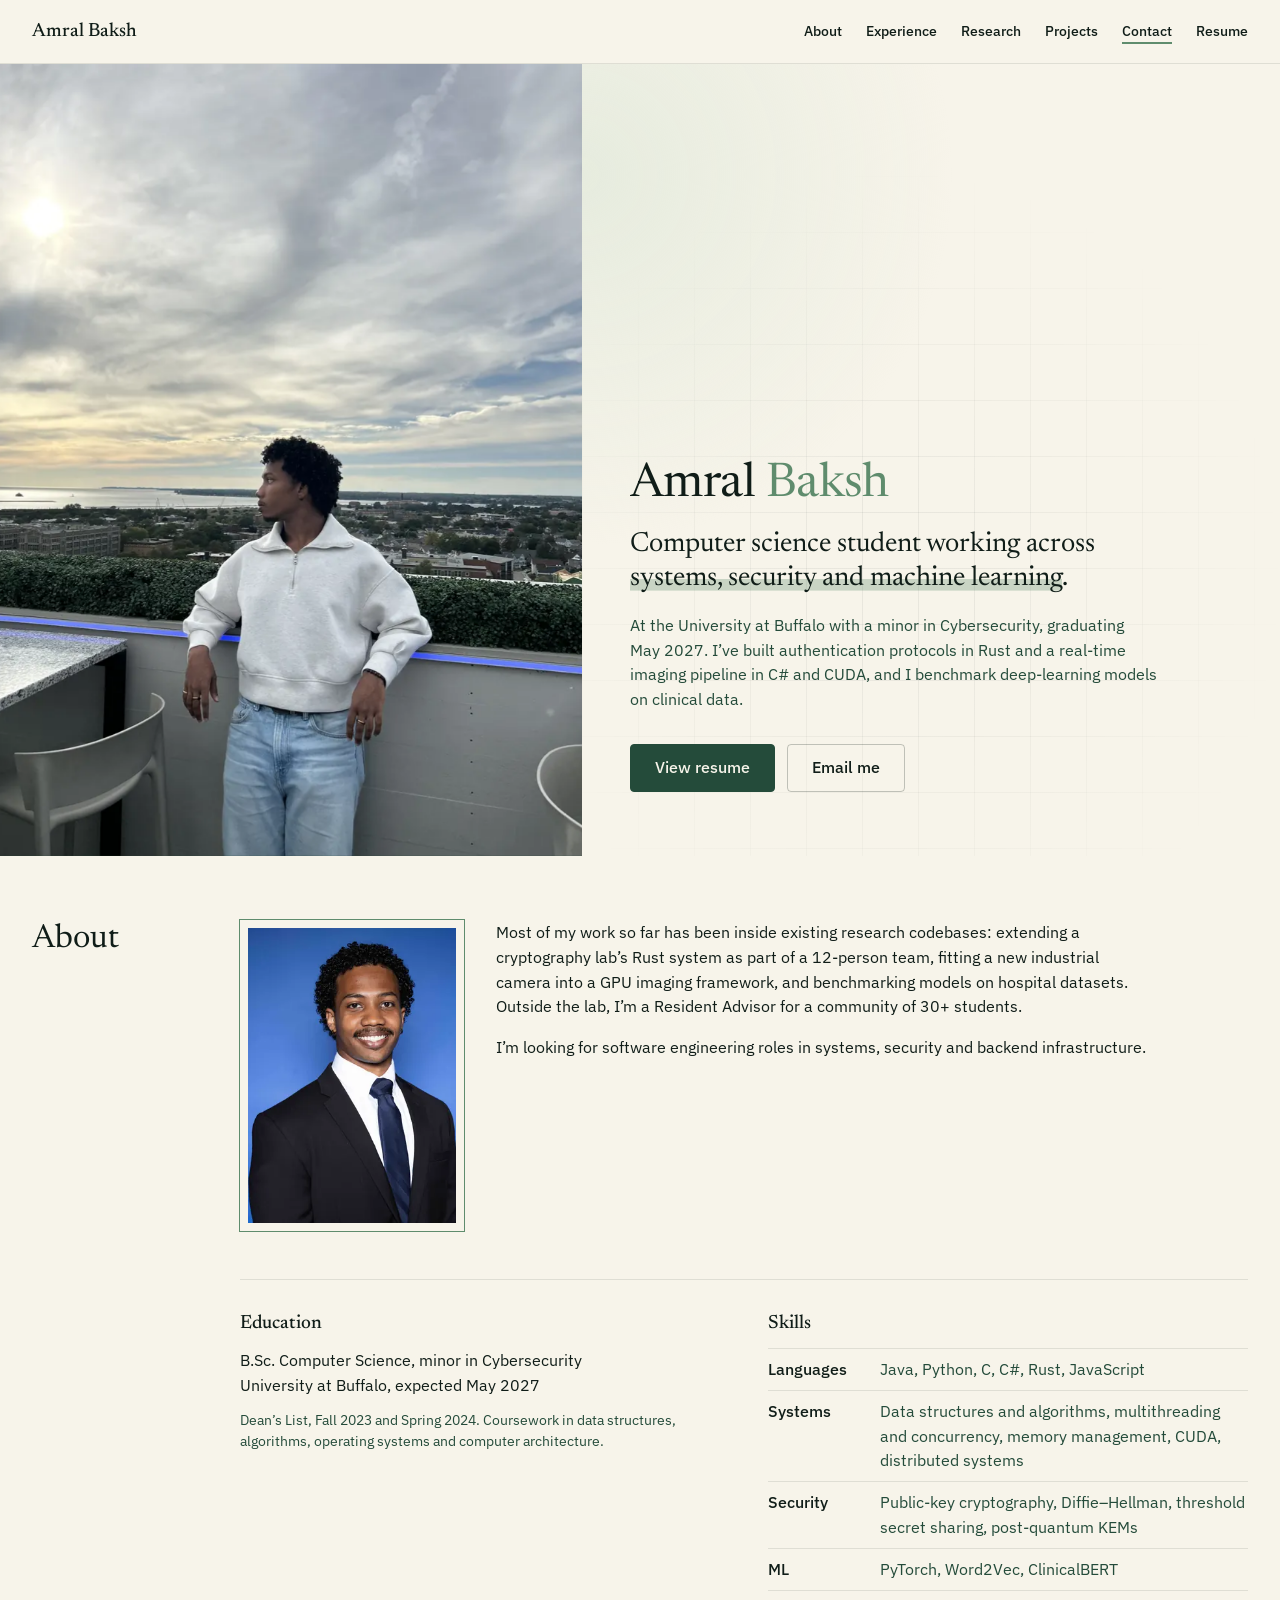
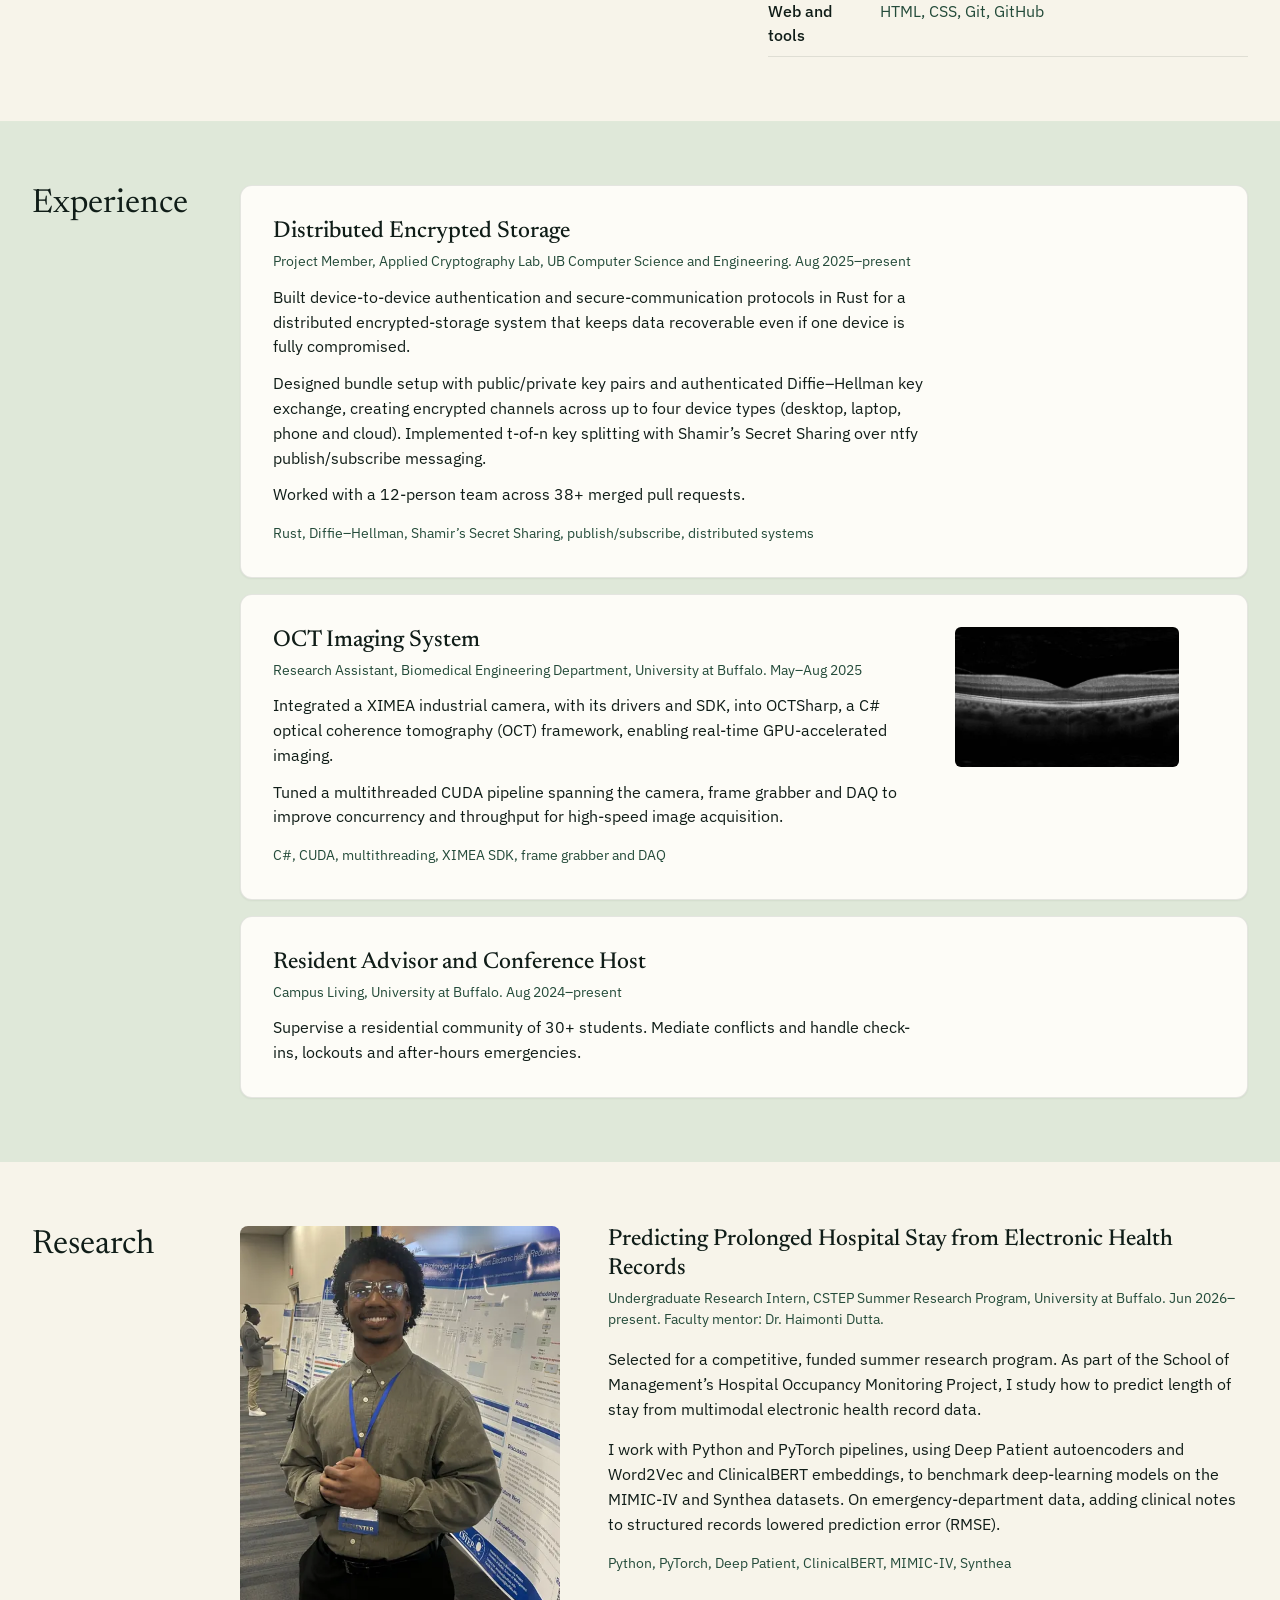
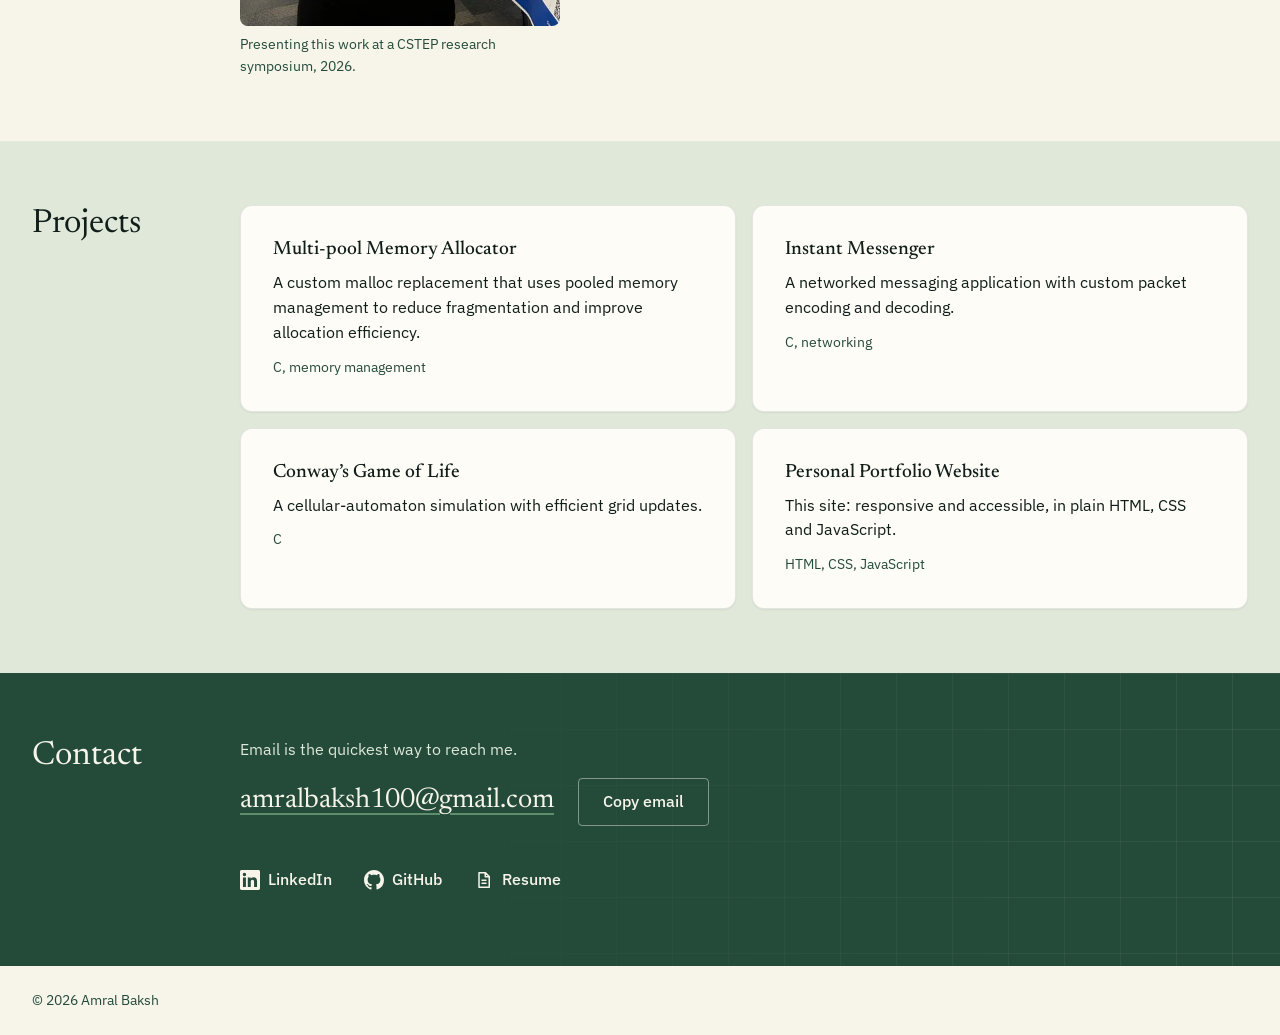
==== commit acf0d6d8: "Checklist fixes: 404 page, favicon fallback, lighter touch icon, tap size - Custom 404.html (Netlify" ====
--- a/index.html
+++ b/index.html
@@ -19,6 +19,7 @@
   <meta name="twitter:description" content="Computer Science, minor in Cybersecurity, at the University at Buffalo, graduating May 2027.">
   <meta name="twitter:image" content="https://amralbak.github.io/AmralPortfolio/assets/img/og-image.jpg">
 
+  <link rel="icon" href="favicon.ico" sizes="32x32">
   <link rel="icon" href="favicon.svg" type="image/svg+xml">
   <link rel="apple-touch-icon" href="apple-touch-icon.png">
 
@@ -26,11 +27,7 @@
   <link rel="preconnect" href="https://fonts.gstatic.com" crossorigin>
   <link rel="stylesheet" href="https://fonts.googleapis.com/css2?family=IBM+Plex+Sans:wght@400;500&family=Newsreader:opsz,wght@6..72,400;6..72,500&display=swap">
   <link rel="stylesheet" href="style.css">
-  <script>
-    document.documentElement.classList.replace('no-js', 'js');
-    document.documentElement.classList.add('js-motion'); // start states for the landing; motion.js animates them in
-    setTimeout(function () { document.documentElement.classList.remove('js-motion'); }, 2500); // fallback if scripts fail
-  </script>
+  <script>document.documentElement.classList.replace('no-js', 'js');</script>
 </head>
 <body>
   <a class="skip-link" href="#main">Skip to main content</a>
@@ -55,17 +52,18 @@
 
   <main id="main">
     <section class="hero" id="top" aria-labelledby="hero-title">
-      <div class="hero-media">
-        <button class="photo-button" type="button" data-cursor="Say hi" aria-label="Photo of Amral Baksh on a rooftop. Click for a message.">
-          <img src="assets/img/rooftop-1200.webp"
+      <div class="hero-photo">
+        <button class="photo-button" type="button" aria-label="Photo of Amral Baksh on a rooftop. Click for a message.">
+          <img src="assets/img/rooftop-800.webp"
                srcset="assets/img/rooftop-480.webp 480w, assets/img/rooftop-800.webp 800w, assets/img/rooftop-1200.webp 1200w, assets/img/rooftop-1600.webp 1600w"
-               sizes="100vw"
+               sizes="(min-width: 768px) 45vw, 100vw"
                width="1200" height="1600" fetchpriority="high"
                alt="Amral Baksh on a rooftop terrace under an overcast sky, looking out over the city toward the water.">
         </button>
-      </div>
-      <div class="hero-light" aria-hidden="true"></div>
-      <div class="hero-scrim" aria-hidden="true"></div>
+        <span class="photo-toast" role="status"></span>
+        <span class="curtain" aria-hidden="true"></span>
+      </div>
+      <div class="hero-backdrop" aria-hidden="true"></div>
       <div class="hero-text">
         <h1 id="hero-title"><span class="w"><span>Amral</span></span> <span class="w"><span class="name-accent">Baksh</span></span></h1>
         <p class="hero-role">Computer science student working across <span class="mark">systems, security and machine learning</span>.</p>
@@ -75,9 +73,6 @@
           <a class="button button-secondary" href="mailto:amralbaksh100@gmail.com">Email me</a>
         </div>
       </div>
-      <span class="scroll-cue" aria-hidden="true">Scroll</span>
-      <span class="photo-toast" role="status"></span>
-      <span class="curtain" aria-hidden="true"></span>
     </section>
 
     <section class="section" id="about" aria-labelledby="about-title">
@@ -91,7 +86,7 @@
                width="640" height="909" loading="lazy" decoding="async"
                alt="Portrait of Amral Baksh in a dark suit and tie.">
           <div class="prose">
-            <p class="statement">Most of my work so far has been inside existing research codebases: extending a cryptography lab’s Rust system as part of a 12-person team, fitting a new industrial camera into a GPU imaging framework, and benchmarking models on hospital datasets. Outside the lab, I’m a Resident Advisor for a community of 30+ students.</p>
+            <p>Most of my work so far has been inside existing research codebases: extending a cryptography lab’s Rust system as part of a 12-person team, fitting a new industrial camera into a GPU imaging framework, and benchmarking models on hospital datasets. Outside the lab, I’m a Resident Advisor for a community of 30+ students.</p>
             <p>I’m looking for software engineering roles in systems, security and backend infrastructure.</p>
           </div>
         </div>
@@ -260,10 +255,6 @@
     <p>© <span data-year>2026</span> Amral Baksh</p>
   </footer>
 
-  <script src="assets/vendor/gsap.min.js" defer></script>
-  <script src="assets/vendor/ScrollTrigger.min.js" defer></script>
-  <script src="assets/vendor/lenis.min.js" defer></script>
   <script src="script.js" defer></script>
-  <script src="motion.js" defer></script>
 </body>
 </html>
--- a/style.css
+++ b/style.css
@@ -306,24 +306,16 @@
   }
 }
 
-/* Hero: full-screen photo with layered light, scrim and text */
-.hero {
+/* Hero */
+.hero-photo {
   position: relative;
-  height: calc(100vh - var(--header-h));
-  height: calc(100svh - var(--header-h));
-  min-height: 36rem;
   overflow: hidden;
-  isolation: isolate;
+  height: 52vh;
+  height: 52svh;
+  min-height: 20rem;
   background: var(--forest);
-  color: var(--on-band);
-}
-.hero-media {
-  position: absolute;
-  top: -8%;
-  left: 0;
-  right: 0;
-  height: 116%;
-}
+}
+
 .photo-button {
   position: absolute;
   inset: 0;
@@ -334,111 +326,29 @@
   background: none;
   cursor: pointer;
 }
+
 .photo-button:focus-visible {
   outline-offset: -6px;
 }
+
 .photo-button img {
+  position: absolute;
+  inset: 0;
   width: 100%;
   height: 100%;
   object-fit: cover;
-  object-position: 59% 50%;
-}
-.hero-light {
-  position: absolute;
-  inset: -10% 0 0;
-  background: radial-gradient(48rem 34rem at 14% 6%, rgb(247 244 234 / 0.35), transparent 65%);
-  mix-blend-mode: screen;
-  pointer-events: none;
-}
-.hero-scrim {
-  position: absolute;
-  inset: 0;
-  background: linear-gradient(to top, rgb(16 29 24 / 0.9) 0%, rgb(16 29 24 / 0.62) 32%, rgb(16 29 24 / 0) 64%);
-  pointer-events: none;
-}
-.hero-text {
-  position: absolute;
-  left: 0;
-  right: 0;
-  bottom: 0;
-  z-index: 1;
-  max-width: var(--vp-wide);
-  margin-inline: auto;
-  padding: 0 var(--gutter) var(--s-12);
-  pointer-events: none;
-}
-.hero-text .actions {
-  pointer-events: auto;
-}
-.hero h1 {
-  font-size: clamp(3.25rem, 10vw, 8.5rem);
-  font-weight: 400;
-  line-height: 0.95;
-  letter-spacing: -0.025em;
-}
-.hero h1 .w {
-  display: inline-block;
-  overflow: hidden;
-  padding-bottom: 0.06em;
-  vertical-align: top;
-}
-.hero h1 .w > span {
-  display: inline-block;
-}
-.name-accent {
-  color: var(--pale-sage);
-}
-.hero-role {
-  max-width: 34ch;
-  margin-top: var(--s-4);
-  font-family: var(--font-display);
-  font-size: var(--t-2);
-  line-height: var(--leading-heading);
-}
-.mark {
-  background-image: linear-gradient(rgb(95 140 109 / 0.6), rgb(95 140 109 / 0.6));
-  background-repeat: no-repeat;
-  background-position: 0 92%;
-  background-size: 100% 0.36em;
-  -webkit-box-decoration-break: clone;
-  box-decoration-break: clone;
-}
-.hero-line {
-  max-width: 46ch;
-  margin-top: var(--s-3);
-  color: var(--on-band-2);
-}
-.actions {
-  display: flex;
-  flex-wrap: wrap;
-  gap: var(--s-3);
-  margin-top: var(--s-6);
-}
-.hero .button-primary {
-  background: var(--canvas);
-  border-color: var(--canvas);
-  color: var(--ink);
-}
-.hero .button-secondary {
-  border-color: rgb(247 244 234 / 0.5);
-  color: var(--on-band);
-}
-@media (hover: hover) {
-  .hero .button-primary:hover { background: var(--pale-sage); border-color: var(--pale-sage); }
-  .hero .button-secondary:hover { border-color: var(--on-band); }
-}
-.scroll-cue {
-  display: none;
-}
+  object-position: 45% 55%;
+}
+
 .photo-toast {
   position: absolute;
-  top: var(--s-6);
-  right: var(--gutter);
-  z-index: 2;
+  left: var(--s-4);
+  bottom: var(--s-4);
+  z-index: 1;
   display: inline-flex;
   align-items: center;
   gap: var(--s-2);
-  max-width: calc(100% - 2 * var(--gutter));
+  max-width: calc(100% - 2 * var(--s-4));
   padding: var(--s-2) var(--s-4);
   border-radius: 999px;
   background: rgb(16 29 24 / 0.9);
@@ -447,6 +357,7 @@
   pointer-events: none;
   opacity: 0;
 }
+
 .photo-toast::before {
   content: "";
   flex: none;
@@ -455,42 +366,141 @@
   border-radius: 50%;
   background: var(--sage);
 }
+
 .photo-toast.is-shown {
   opacity: 1;
 }
+
 .curtain {
   display: none;
 }
+
+.hero h1 .w {
+  display: inline-block;
+  overflow: hidden;
+  padding-bottom: 0.08em;
+  vertical-align: top;
+}
+
+.hero h1 .w > span {
+  display: inline-block;
+}
+
+.hero-text {
+  padding: var(--s-6) var(--gutter) var(--s-12);
+}
+
+.hero h1 {
+  font-size: var(--t-5);
+  line-height: var(--leading-display);
+  letter-spacing: -0.01em;
+}
+
+.name-accent {
+  color: var(--accent-text);
+}
+
+.mark {
+  background-image: linear-gradient(var(--marker), var(--marker));
+  background-repeat: no-repeat;
+  background-position: 0 88%;
+  background-size: 100% 0.42em;
+  -webkit-box-decoration-break: clone;
+  box-decoration-break: clone;
+}
+
+.hero-backdrop {
+  display: none;
+}
+
+.hero-role {
+  margin-top: var(--s-3);
+  font-family: var(--font-display);
+  font-size: var(--t-2);
+  line-height: var(--leading-heading);
+}
+
+.hero-line {
+  margin-top: var(--s-4);
+  max-width: var(--measure);
+  color: var(--ink-2);
+}
+
+.actions {
+  display: flex;
+  flex-wrap: wrap;
+  gap: var(--s-3);
+  margin-top: var(--s-8);
+}
+
 @media (min-width: 768px) {
-  .photo-button img {
-    object-position: 50% 72%;
-  }
+  .hero {
+    display: grid;
+    grid-template-columns: minmax(0, 5fr) minmax(0, 6fr);
+    min-height: min(88vh, 56rem);
+  }
+
+  .hero {
+    overflow: hidden;
+  }
+
+  .hero-photo {
+    grid-area: 1 / 1;
+    height: auto;
+    min-height: 0;
+  }
+
+  .hero-backdrop {
+    display: block;
+    position: relative;
+    grid-area: 1 / 2;
+    overflow: hidden;
+    background: radial-gradient(circle at 0% 14%, rgb(223 232 217 / 0.7), transparent 38%);
+  }
+
+  .hero-backdrop::before {
+    content: "";
+    position: absolute;
+    inset: 0;
+    background-image:
+      linear-gradient(to right, var(--grid-line) 1px, transparent 1px),
+      linear-gradient(to bottom, var(--grid-line) 1px, transparent 1px);
+    background-size: 56px 56px;
+    -webkit-mask-image: radial-gradient(ellipse 75% 70% at 45% 65%, #000 15%, transparent 75%);
+    mask-image: radial-gradient(ellipse 75% 70% at 45% 65%, #000 15%, transparent 75%);
+  }
+
+  .hero-backdrop::after {
+    content: "";
+    position: absolute;
+    top: -18rem;
+    left: -18rem;
+    width: 36rem;
+    height: 36rem;
+    background: radial-gradient(closest-side, var(--glow), transparent);
+    transform: translate(var(--mx, 0px), var(--my, 0px));
+    opacity: 0;
+    transition: opacity 300ms var(--ease-out);
+  }
+
+  .has-glow .hero:hover .hero-backdrop::after {
+    opacity: 1;
+  }
+
   .hero-text {
-    padding: 0 var(--s-12) var(--s-16);
-  }
+    position: relative;
+    grid-area: 1 / 2;
+    align-self: end;
+    max-width: 40rem;
+    padding: var(--s-16) var(--s-12);
+  }
+
+  .hero h1 {
+    font-size: var(--t-6);
+  }
+
   .hero-role {
     font-size: var(--t-3);
-  }
-  .scroll-cue {
-    display: flex;
-    flex-direction: column;
-    align-items: center;
-    gap: var(--s-3);
-    position: absolute;
-    right: var(--s-12);
-    bottom: var(--s-16);
-    z-index: 1;
-    color: var(--on-band-2);
-    font-size: 0.75rem;
-    letter-spacing: 0.2em;
-    text-transform: uppercase;
-    writing-mode: vertical-rl;
-  }
-  .scroll-cue::after {
-    content: "";
-    width: 1px;
-    height: 3rem;
-    background: currentColor;
   }
 }
 
@@ -577,13 +587,9 @@
 .about-photo {
   flex: 0 0 auto;
   width: 10rem;
-  border-radius: 8px;
-}
-.statement {
-  font-family: var(--font-display);
-  font-size: var(--t-2);
-  line-height: 1.4;
-  color: var(--ink);
+  margin: var(--s-2);
+  outline: 1px solid var(--accent);
+  outline-offset: var(--s-2);
 }
 
 .about .prose {
@@ -632,10 +638,7 @@
 
 @media (min-width: 768px) {
   .about-photo {
-    width: 15rem;
-  }
-  .statement {
-    font-size: var(--t-3);
+    width: 13rem;
   }
 }
 
@@ -727,7 +730,7 @@
 }
 
 .research-photo {
-  flex: 0 1 24rem;
+  flex: 0 1 20rem;
 }
 
 .research-photo img {
@@ -815,6 +818,9 @@
 }
 
 .email-link {
+  display: inline-flex;
+  align-items: center;
+  min-height: 44px;
   font-family: var(--font-display);
   font-size: var(--t-2);
   line-height: var(--leading-heading);
@@ -864,6 +870,40 @@
   }
 }
 
+/* 404 page */
+.not-found {
+  display: flex;
+  flex-direction: column;
+  justify-content: center;
+  min-height: 70vh;
+  max-width: var(--vp-wide);
+  margin-inline: auto;
+  padding: var(--s-16) var(--gutter);
+}
+.not-found-code {
+  color: var(--accent-text);
+  font-family: var(--font-display);
+  font-size: var(--t-3);
+}
+.not-found h1 {
+  margin-top: var(--s-2);
+  font-size: var(--t-5);
+  line-height: var(--leading-display);
+}
+.not-found p:not(.not-found-code) {
+  max-width: var(--measure);
+  margin-top: var(--s-4);
+  color: var(--ink-2);
+}
+@media (min-width: 768px) {
+  .not-found {
+    padding-inline: var(--s-12);
+  }
+  .not-found h1 {
+    font-size: var(--t-6);
+  }
+}
+
 /* Footer */
 .site-footer {
   max-width: var(--vp-wide);
@@ -873,107 +913,127 @@
   font-size: var(--t-secondary);
 }
 
-/* Motion: GSAP + ScrollTrigger + Lenis drive the landing and scroll effects (motion.js) */
-html.lenis,
-html.lenis body {
-  height: auto;
-}
-.lenis.lenis-smooth {
-  scroll-behavior: auto !important;
-}
-.lenis.lenis-stopped {
-  overflow: clip;
-}
-.photo-button img {
-  transition: transform 150ms var(--ease-out);
-}
-.photo-button:active img {
-  transform: scale(0.985);
-  transition-duration: 100ms;
-}
-.photo-toast {
-  transform: translateY(8px);
-  transition: opacity 400ms var(--ease-out), transform 400ms var(--ease-out);
-}
-.photo-toast.is-shown {
-  transform: none;
-}
-.button-primary::after {
-  content: "";
-  position: absolute;
-  inset: 0;
-  z-index: -1;
-  background: linear-gradient(100deg, transparent 30%, rgb(255 255 255 / 0.45) 50%, transparent 70%);
-  transform: translateX(-100%);
-}
-@media (hover: hover) {
-  .button-primary:hover::after {
-    transform: translateX(100%);
-    transition: transform 600ms var(--ease-out);
-  }
-}
-.js .site-nav.is-open {
-  animation: fade 150ms var(--ease-out);
-}
-
-/* Landing start states (animated in by motion.js) */
-.js-motion .curtain {
-  display: block;
-  position: absolute;
-  inset: 0;
-  z-index: 3;
-  background: var(--forest);
-  pointer-events: none;
-}
-.js-motion .photo-button {
-  transform: scale(1.15);
-}
-.js-motion .hero h1 .w > span {
-  transform: translateY(110%);
-}
-.js-motion .hero-role,
-.js-motion .hero-line,
-.js-motion .actions,
-.js-motion .scroll-cue {
-  opacity: 0;
-  transform: translateY(24px);
-}
-.js-motion .mark {
-  background-size: 0% 0.36em;
-}
-
-/* Images scale while they expand; keep that from widening the page */
-main {
-  overflow-x: clip;
-}
-
-/* Cursor: a ring that follows the mouse, grows over links and cards, and
-   becomes a label over the hero photo (mouse only; created by motion.js) */
-.cursor-ring,
-.cursor-label {
-  position: fixed;
-  top: 0;
-  left: 0;
-  z-index: 100;
-  pointer-events: none;
-  opacity: 0;
-}
-.cursor-ring {
-  width: 36px;
-  height: 36px;
-  margin: -18px 0 0 -18px;
-  border: 1px solid #fff;
-  border-radius: 50%;
-  mix-blend-mode: difference;
-}
-.cursor-label {
-  padding: var(--s-1) var(--s-3);
-  border-radius: 999px;
-  background: var(--canvas);
-  color: var(--ink);
-  font-size: 0.8125rem;
-  white-space: nowrap;
-  transform: translate(-50%, -50%);
+/* Motion */
+@media (prefers-reduced-motion: no-preference) {
+  .curtain {
+    display: block;
+    position: absolute;
+    inset: 0;
+    z-index: 2;
+    background: var(--forest);
+    pointer-events: none;
+    animation: curtain 700ms cubic-bezier(0.7, 0, 0.2, 1) 150ms both;
+  }
+
+  .photo-button {
+    animation: settle 1100ms var(--ease-out) 150ms both;
+  }
+
+  .hero h1 .w > span {
+    animation: word-up 600ms var(--ease-out) 450ms both;
+  }
+
+  .hero h1 .w + .w > span {
+    animation-delay: 540ms;
+  }
+
+  .hero-role,
+  .hero-line,
+  .hero .actions {
+    animation: rise 300ms var(--ease-out) both;
+  }
+
+  .hero-role { animation-delay: 700ms; }
+  .hero-line { animation-delay: 780ms; }
+  .hero .actions { animation-delay: 860ms; }
+
+  .mark {
+    animation: mark-in 300ms var(--ease-out) 1100ms both;
+  }
+
+  .photo-button img {
+    transition: transform 150ms var(--ease-out);
+  }
+
+  .photo-button:active img {
+    transform: scale(0.985);
+    transition-duration: 100ms;
+  }
+
+  .photo-toast {
+    transform: translateY(8px);
+    transition:
+      opacity 200ms var(--ease-out),
+      transform 200ms var(--ease-out);
+  }
+
+  .photo-toast.is-shown {
+    transform: none;
+  }
+
+  .reveal {
+    opacity: 0;
+    transform: translateY(8px);
+    transition:
+      opacity 300ms var(--ease-out),
+      transform 300ms var(--ease-out);
+  }
+
+  .reveal.is-visible {
+    opacity: 1;
+    transform: none;
+  }
+
+  .button-primary::after {
+    content: "";
+    position: absolute;
+    inset: 0;
+    z-index: -1;
+    background: linear-gradient(100deg, transparent 30%, rgb(255 255 255 / 0.45) 50%, transparent 70%);
+    transform: translateX(-100%);
+  }
+
+  @media (hover: hover) {
+    .button-primary:hover::after {
+      transform: translateX(100%);
+      transition: transform 300ms var(--ease-out);
+    }
+  }
+
+  .js .site-nav.is-open {
+    animation: fade 150ms var(--ease-out);
+  }
+}
+
+@keyframes rise {
+  from {
+    opacity: 0;
+    transform: translateY(8px);
+  }
+}
+
+@keyframes curtain {
+  to {
+    transform: translateY(-101%);
+  }
+}
+
+@keyframes settle {
+  from {
+    transform: scale(1.08);
+  }
+}
+
+@keyframes word-up {
+  from {
+    transform: translateY(105%);
+  }
+}
+
+@keyframes mark-in {
+  from {
+    background-size: 0% 0.42em;
+  }
 }
 
 @keyframes fade {
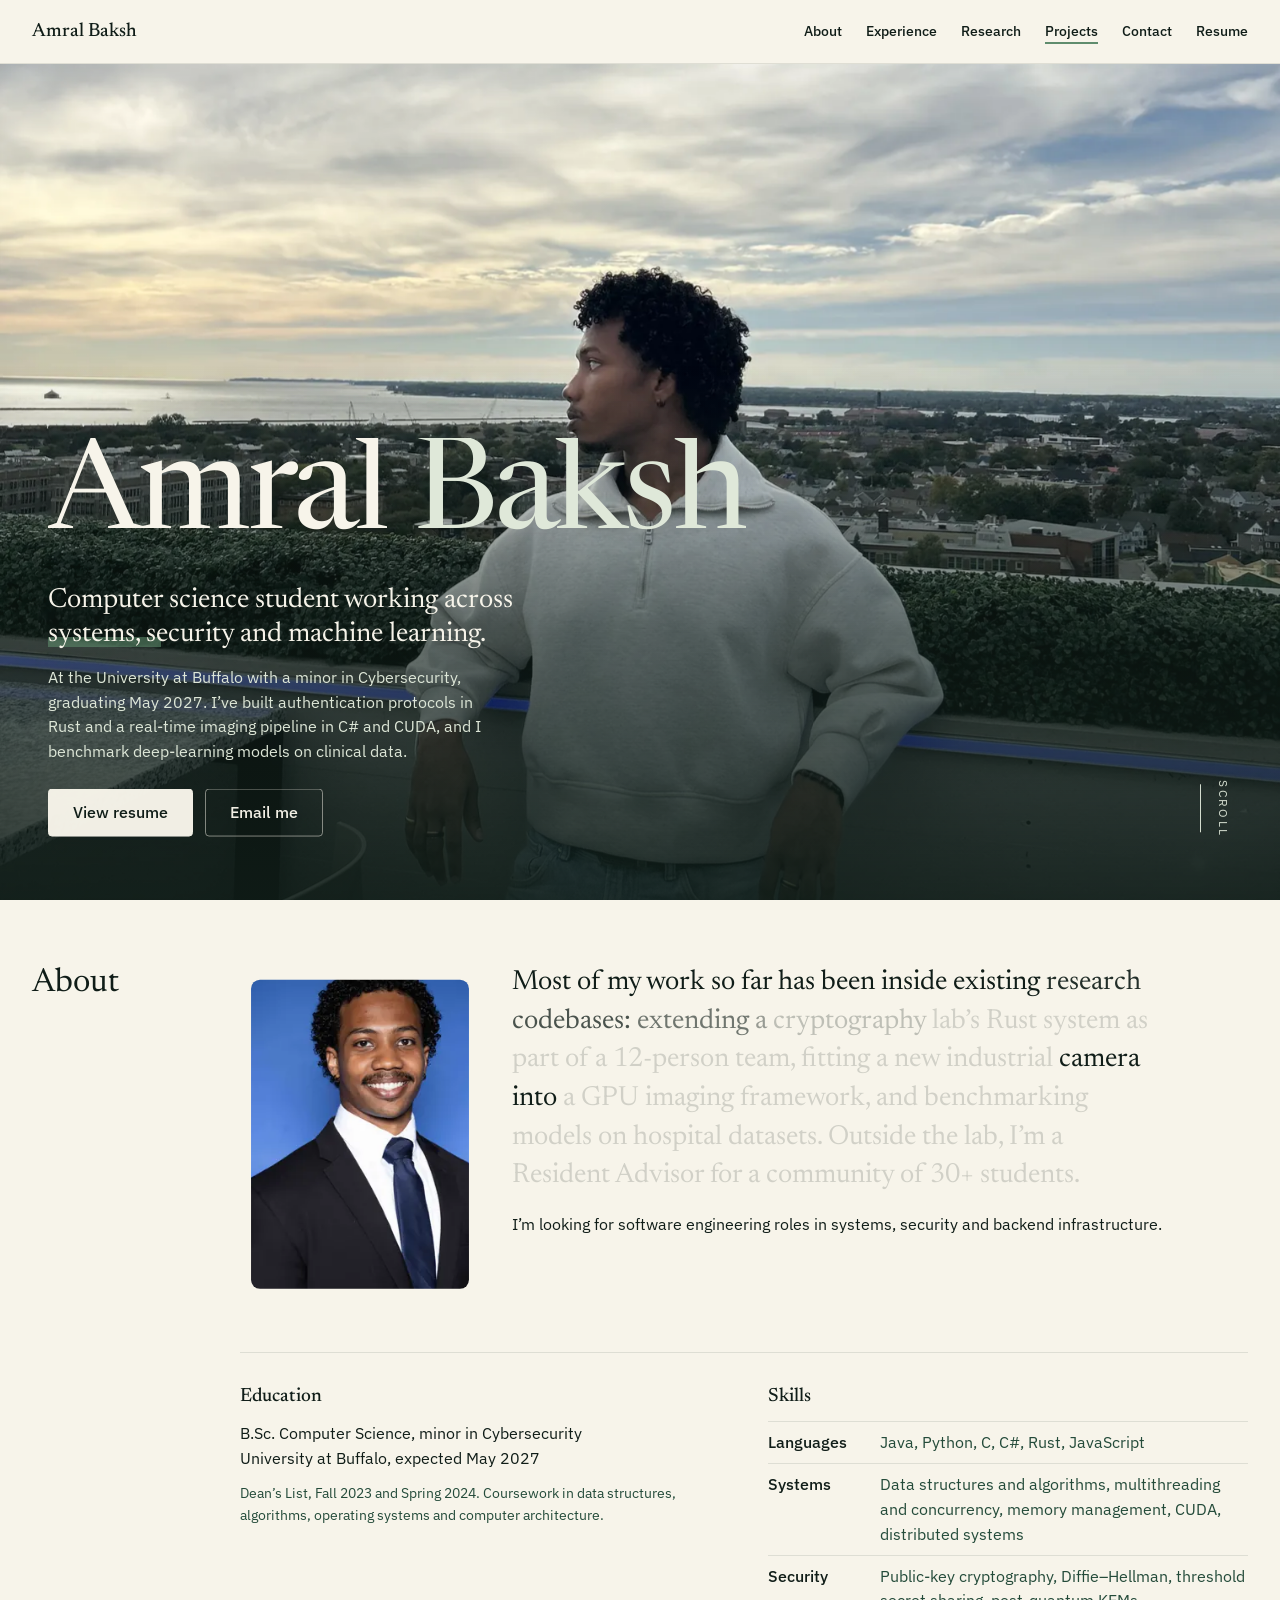
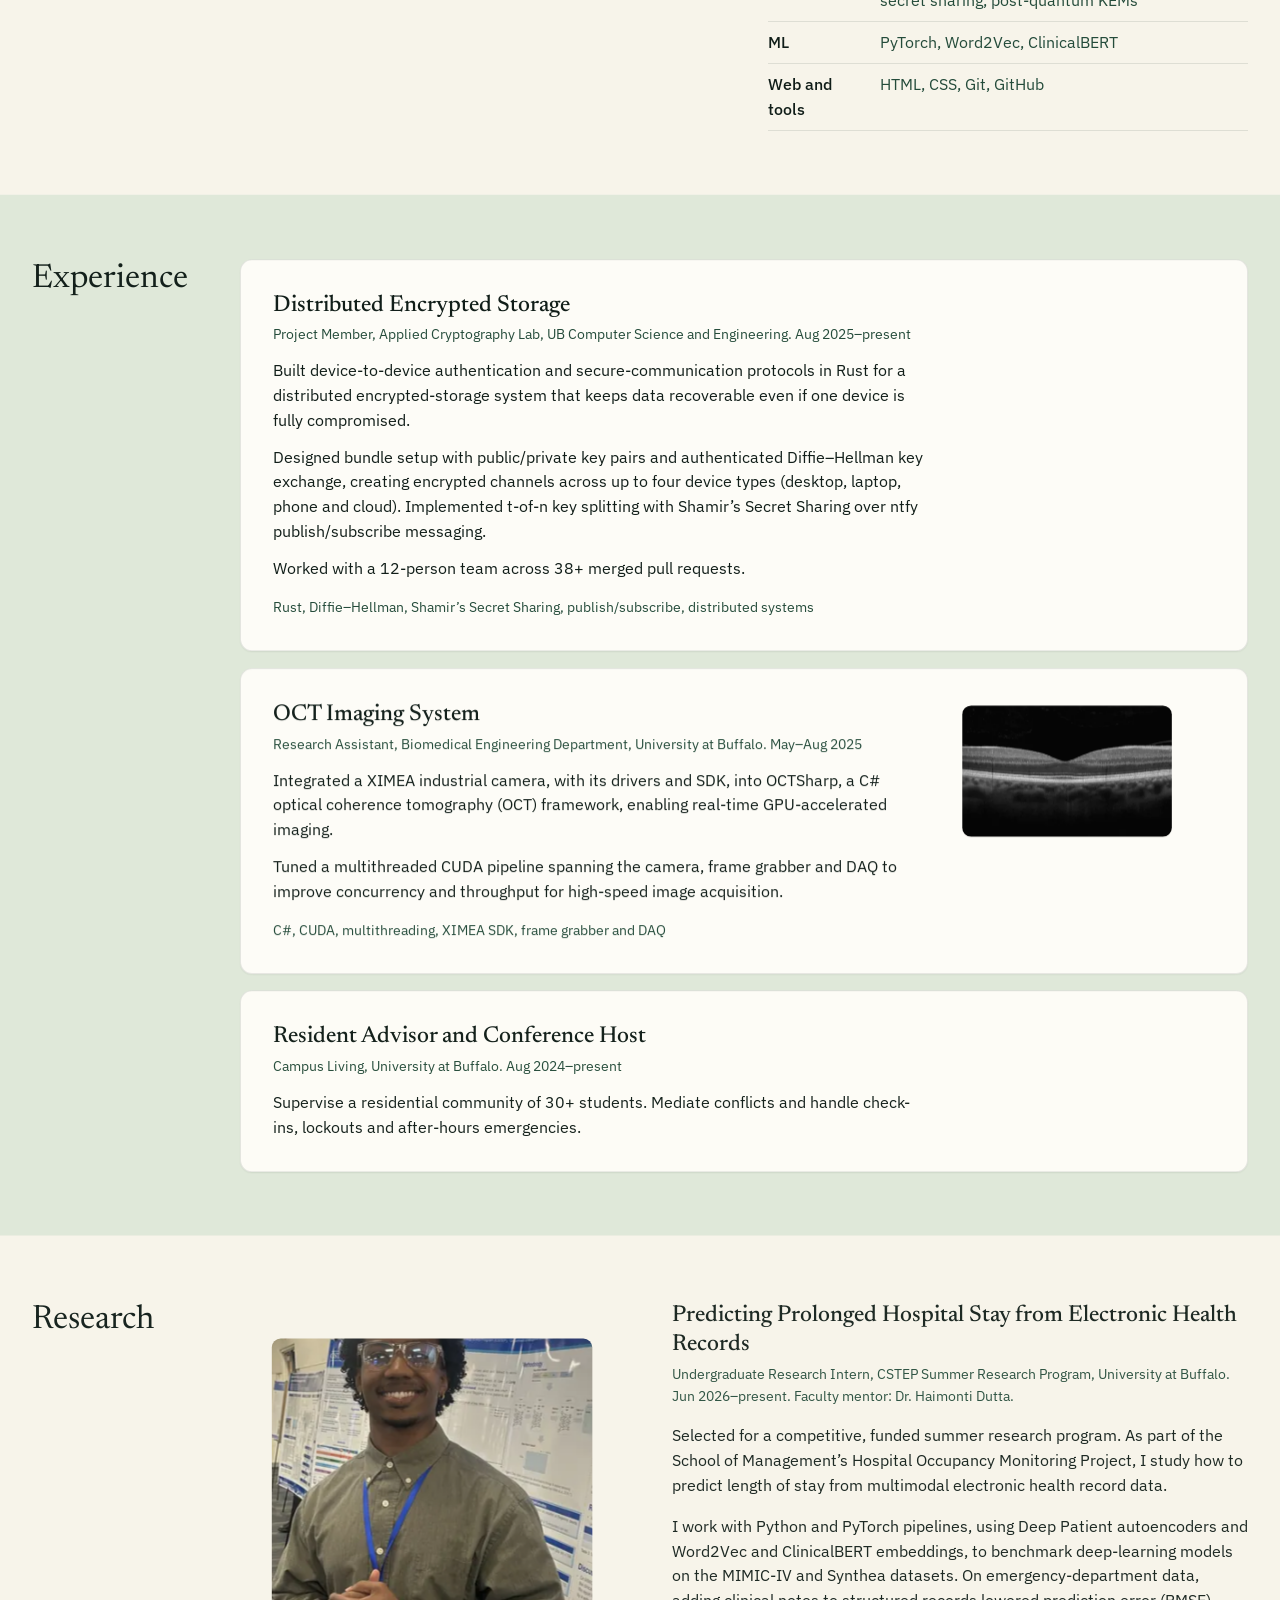
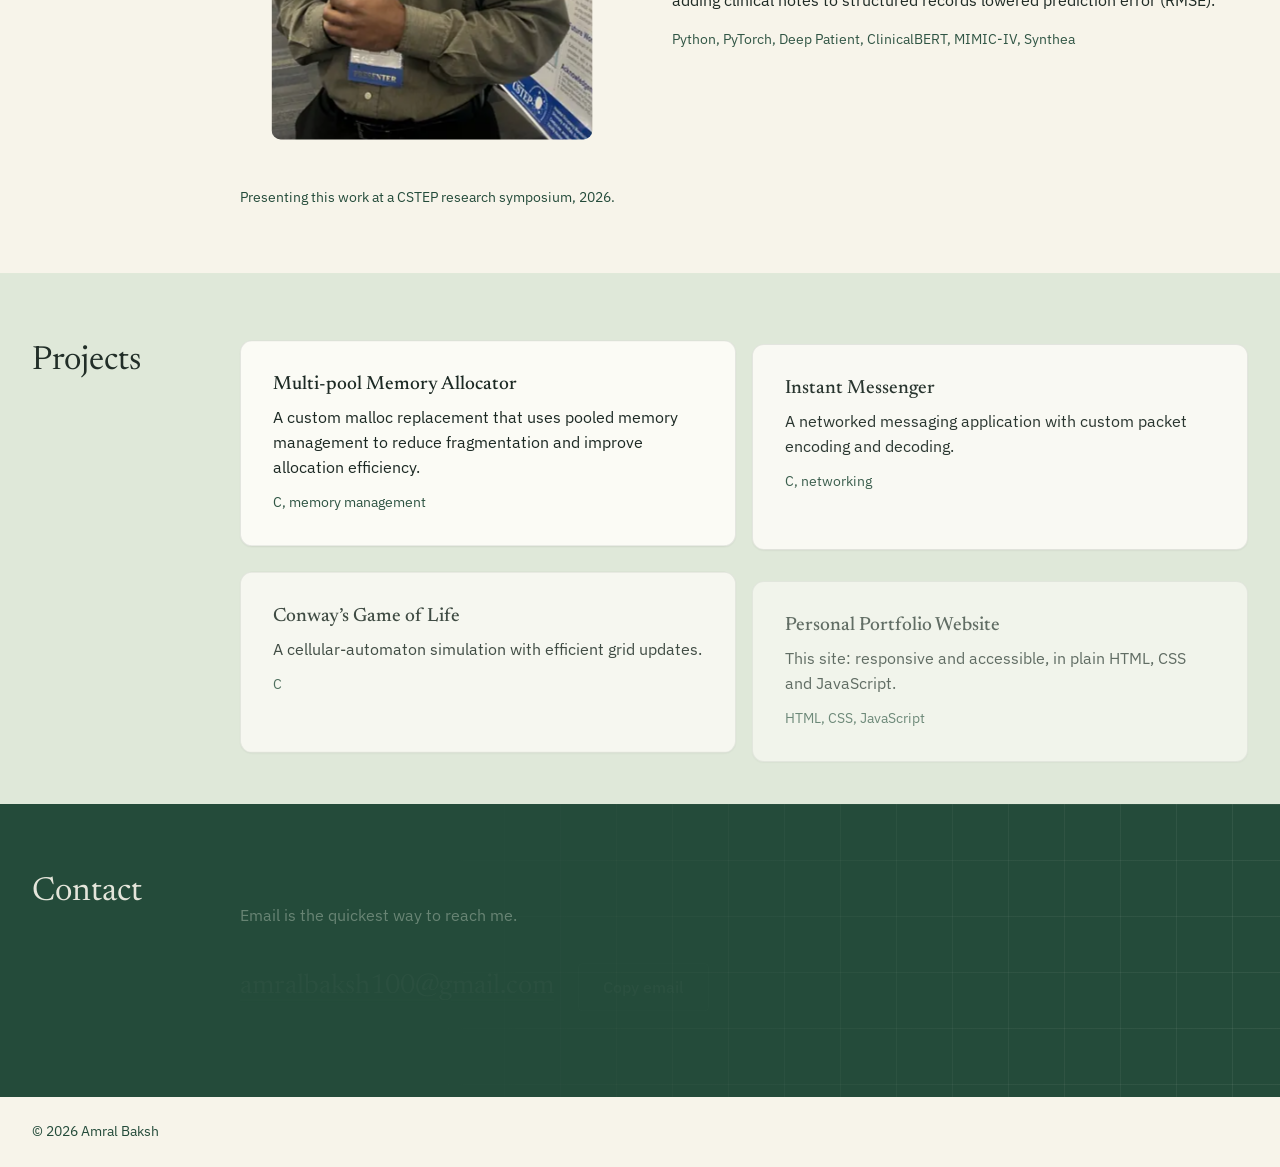
==== commit 1d74c617: "Merge branch 'redesign' into experiment-gsap # Conflicts: #	style.css" ====
--- a/index.html
+++ b/index.html
@@ -27,7 +27,11 @@
   <link rel="preconnect" href="https://fonts.gstatic.com" crossorigin>
   <link rel="stylesheet" href="https://fonts.googleapis.com/css2?family=IBM+Plex+Sans:wght@400;500&family=Newsreader:opsz,wght@6..72,400;6..72,500&display=swap">
   <link rel="stylesheet" href="style.css">
-  <script>document.documentElement.classList.replace('no-js', 'js');</script>
+  <script>
+    document.documentElement.classList.replace('no-js', 'js');
+    document.documentElement.classList.add('js-motion'); // start states for the landing; motion.js animates them in
+    setTimeout(function () { document.documentElement.classList.remove('js-motion'); }, 2500); // fallback if scripts fail
+  </script>
 </head>
 <body>
   <a class="skip-link" href="#main">Skip to main content</a>
@@ -52,18 +56,17 @@
 
   <main id="main">
     <section class="hero" id="top" aria-labelledby="hero-title">
-      <div class="hero-photo">
-        <button class="photo-button" type="button" aria-label="Photo of Amral Baksh on a rooftop. Click for a message.">
-          <img src="assets/img/rooftop-800.webp"
+      <div class="hero-media">
+        <button class="photo-button" type="button" data-cursor="Say hi" aria-label="Photo of Amral Baksh on a rooftop. Click for a message.">
+          <img src="assets/img/rooftop-1200.webp"
                srcset="assets/img/rooftop-480.webp 480w, assets/img/rooftop-800.webp 800w, assets/img/rooftop-1200.webp 1200w, assets/img/rooftop-1600.webp 1600w"
-               sizes="(min-width: 768px) 45vw, 100vw"
+               sizes="100vw"
                width="1200" height="1600" fetchpriority="high"
                alt="Amral Baksh on a rooftop terrace under an overcast sky, looking out over the city toward the water.">
         </button>
-        <span class="photo-toast" role="status"></span>
-        <span class="curtain" aria-hidden="true"></span>
-      </div>
-      <div class="hero-backdrop" aria-hidden="true"></div>
+      </div>
+      <div class="hero-light" aria-hidden="true"></div>
+      <div class="hero-scrim" aria-hidden="true"></div>
       <div class="hero-text">
         <h1 id="hero-title"><span class="w"><span>Amral</span></span> <span class="w"><span class="name-accent">Baksh</span></span></h1>
         <p class="hero-role">Computer science student working across <span class="mark">systems, security and machine learning</span>.</p>
@@ -73,6 +76,9 @@
           <a class="button button-secondary" href="mailto:amralbaksh100@gmail.com">Email me</a>
         </div>
       </div>
+      <span class="scroll-cue" aria-hidden="true">Scroll</span>
+      <span class="photo-toast" role="status"></span>
+      <span class="curtain" aria-hidden="true"></span>
     </section>
 
     <section class="section" id="about" aria-labelledby="about-title">
@@ -86,7 +92,7 @@
                width="640" height="909" loading="lazy" decoding="async"
                alt="Portrait of Amral Baksh in a dark suit and tie.">
           <div class="prose">
-            <p>Most of my work so far has been inside existing research codebases: extending a cryptography lab’s Rust system as part of a 12-person team, fitting a new industrial camera into a GPU imaging framework, and benchmarking models on hospital datasets. Outside the lab, I’m a Resident Advisor for a community of 30+ students.</p>
+            <p class="statement">Most of my work so far has been inside existing research codebases: extending a cryptography lab’s Rust system as part of a 12-person team, fitting a new industrial camera into a GPU imaging framework, and benchmarking models on hospital datasets. Outside the lab, I’m a Resident Advisor for a community of 30+ students.</p>
             <p>I’m looking for software engineering roles in systems, security and backend infrastructure.</p>
           </div>
         </div>
@@ -255,6 +261,10 @@
     <p>© <span data-year>2026</span> Amral Baksh</p>
   </footer>
 
+  <script src="assets/vendor/gsap.min.js" defer></script>
+  <script src="assets/vendor/ScrollTrigger.min.js" defer></script>
+  <script src="assets/vendor/lenis.min.js" defer></script>
   <script src="script.js" defer></script>
+  <script src="motion.js" defer></script>
 </body>
 </html>
--- a/style.css
+++ b/style.css
@@ -306,16 +306,24 @@
   }
 }
 
-/* Hero */
-.hero-photo {
+/* Hero: full-screen photo with layered light, scrim and text */
+.hero {
   position: relative;
+  height: calc(100vh - var(--header-h));
+  height: calc(100svh - var(--header-h));
+  min-height: 36rem;
   overflow: hidden;
-  height: 52vh;
-  height: 52svh;
-  min-height: 20rem;
+  isolation: isolate;
   background: var(--forest);
-}
-
+  color: var(--on-band);
+}
+.hero-media {
+  position: absolute;
+  top: -8%;
+  left: 0;
+  right: 0;
+  height: 116%;
+}
 .photo-button {
   position: absolute;
   inset: 0;
@@ -326,29 +334,111 @@
   background: none;
   cursor: pointer;
 }
-
 .photo-button:focus-visible {
   outline-offset: -6px;
 }
-
 .photo-button img {
-  position: absolute;
-  inset: 0;
   width: 100%;
   height: 100%;
   object-fit: cover;
-  object-position: 45% 55%;
-}
-
+  object-position: 59% 50%;
+}
+.hero-light {
+  position: absolute;
+  inset: -10% 0 0;
+  background: radial-gradient(48rem 34rem at 14% 6%, rgb(247 244 234 / 0.35), transparent 65%);
+  mix-blend-mode: screen;
+  pointer-events: none;
+}
+.hero-scrim {
+  position: absolute;
+  inset: 0;
+  background: linear-gradient(to top, rgb(16 29 24 / 0.9) 0%, rgb(16 29 24 / 0.62) 32%, rgb(16 29 24 / 0) 64%);
+  pointer-events: none;
+}
+.hero-text {
+  position: absolute;
+  left: 0;
+  right: 0;
+  bottom: 0;
+  z-index: 1;
+  max-width: var(--vp-wide);
+  margin-inline: auto;
+  padding: 0 var(--gutter) var(--s-12);
+  pointer-events: none;
+}
+.hero-text .actions {
+  pointer-events: auto;
+}
+.hero h1 {
+  font-size: clamp(3.25rem, 10vw, 8.5rem);
+  font-weight: 400;
+  line-height: 0.95;
+  letter-spacing: -0.025em;
+}
+.hero h1 .w {
+  display: inline-block;
+  overflow: hidden;
+  padding-bottom: 0.06em;
+  vertical-align: top;
+}
+.hero h1 .w > span {
+  display: inline-block;
+}
+.name-accent {
+  color: var(--pale-sage);
+}
+.hero-role {
+  max-width: 34ch;
+  margin-top: var(--s-4);
+  font-family: var(--font-display);
+  font-size: var(--t-2);
+  line-height: var(--leading-heading);
+}
+.mark {
+  background-image: linear-gradient(rgb(95 140 109 / 0.6), rgb(95 140 109 / 0.6));
+  background-repeat: no-repeat;
+  background-position: 0 92%;
+  background-size: 100% 0.36em;
+  -webkit-box-decoration-break: clone;
+  box-decoration-break: clone;
+}
+.hero-line {
+  max-width: 46ch;
+  margin-top: var(--s-3);
+  color: var(--on-band-2);
+}
+.actions {
+  display: flex;
+  flex-wrap: wrap;
+  gap: var(--s-3);
+  margin-top: var(--s-6);
+}
+.hero .button-primary {
+  background: var(--canvas);
+  border-color: var(--canvas);
+  color: var(--ink);
+}
+.hero .button-secondary {
+  border-color: rgb(247 244 234 / 0.5);
+  color: var(--on-band);
+}
+@media (hover: hover) {
+  .hero .button-primary:hover { background: var(--pale-sage); border-color: var(--pale-sage); }
+  .hero .button-secondary:hover { border-color: var(--on-band); }
+}
+.scroll-cue {
+  display: none;
+}
 .photo-toast {
   position: absolute;
-  left: var(--s-4);
-  bottom: var(--s-4);
-  z-index: 1;
+  top: var(--s-6);
+  right: var(--gutter);
+  z-index: 2;
   display: inline-flex;
   align-items: center;
   gap: var(--s-2);
-  max-width: calc(100% - 2 * var(--s-4));
+  max-width: calc(100% - 2 * var(--gutter));
   padding: var(--s-2) var(--s-4);
   border-radius: 999px;
   background: rgb(16 29 24 / 0.9);
@@ -357,7 +447,6 @@
   pointer-events: none;
   opacity: 0;
 }
-
 .photo-toast::before {
   content: "";
   flex: none;
@@ -366,141 +455,42 @@
   border-radius: 50%;
   background: var(--sage);
 }
-
 .photo-toast.is-shown {
   opacity: 1;
 }
-
 .curtain {
   display: none;
 }
-
-.hero h1 .w {
-  display: inline-block;
-  overflow: hidden;
-  padding-bottom: 0.08em;
-  vertical-align: top;
-}
-
-.hero h1 .w > span {
-  display: inline-block;
-}
-
-.hero-text {
-  padding: var(--s-6) var(--gutter) var(--s-12);
-}
-
-.hero h1 {
-  font-size: var(--t-5);
-  line-height: var(--leading-display);
-  letter-spacing: -0.01em;
-}
-
-.name-accent {
-  color: var(--accent-text);
-}
-
-.mark {
-  background-image: linear-gradient(var(--marker), var(--marker));
-  background-repeat: no-repeat;
-  background-position: 0 88%;
-  background-size: 100% 0.42em;
-  -webkit-box-decoration-break: clone;
-  box-decoration-break: clone;
-}
-
-.hero-backdrop {
-  display: none;
-}
-
-.hero-role {
-  margin-top: var(--s-3);
-  font-family: var(--font-display);
-  font-size: var(--t-2);
-  line-height: var(--leading-heading);
-}
-
-.hero-line {
-  margin-top: var(--s-4);
-  max-width: var(--measure);
-  color: var(--ink-2);
-}
-
-.actions {
-  display: flex;
-  flex-wrap: wrap;
-  gap: var(--s-3);
-  margin-top: var(--s-8);
-}
-
 @media (min-width: 768px) {
-  .hero {
-    display: grid;
-    grid-template-columns: minmax(0, 5fr) minmax(0, 6fr);
-    min-height: min(88vh, 56rem);
-  }
-
-  .hero {
-    overflow: hidden;
-  }
-
-  .hero-photo {
-    grid-area: 1 / 1;
-    height: auto;
-    min-height: 0;
-  }
-
-  .hero-backdrop {
-    display: block;
-    position: relative;
-    grid-area: 1 / 2;
-    overflow: hidden;
-    background: radial-gradient(circle at 0% 14%, rgb(223 232 217 / 0.7), transparent 38%);
-  }
-
-  .hero-backdrop::before {
-    content: "";
-    position: absolute;
-    inset: 0;
-    background-image:
-      linear-gradient(to right, var(--grid-line) 1px, transparent 1px),
-      linear-gradient(to bottom, var(--grid-line) 1px, transparent 1px);
-    background-size: 56px 56px;
-    -webkit-mask-image: radial-gradient(ellipse 75% 70% at 45% 65%, #000 15%, transparent 75%);
-    mask-image: radial-gradient(ellipse 75% 70% at 45% 65%, #000 15%, transparent 75%);
-  }
-
-  .hero-backdrop::after {
-    content: "";
-    position: absolute;
-    top: -18rem;
-    left: -18rem;
-    width: 36rem;
-    height: 36rem;
-    background: radial-gradient(closest-side, var(--glow), transparent);
-    transform: translate(var(--mx, 0px), var(--my, 0px));
-    opacity: 0;
-    transition: opacity 300ms var(--ease-out);
-  }
-
-  .has-glow .hero:hover .hero-backdrop::after {
-    opacity: 1;
-  }
-
+  .photo-button img {
+    object-position: 50% 72%;
+  }
   .hero-text {
-    position: relative;
-    grid-area: 1 / 2;
-    align-self: end;
-    max-width: 40rem;
-    padding: var(--s-16) var(--s-12);
-  }
-
-  .hero h1 {
-    font-size: var(--t-6);
-  }
-
+    padding: 0 var(--s-12) var(--s-16);
+  }
   .hero-role {
     font-size: var(--t-3);
+  }
+  .scroll-cue {
+    display: flex;
+    flex-direction: column;
+    align-items: center;
+    gap: var(--s-3);
+    position: absolute;
+    right: var(--s-12);
+    bottom: var(--s-16);
+    z-index: 1;
+    color: var(--on-band-2);
+    font-size: 0.75rem;
+    letter-spacing: 0.2em;
+    text-transform: uppercase;
+    writing-mode: vertical-rl;
+  }
+  .scroll-cue::after {
+    content: "";
+    width: 1px;
+    height: 3rem;
+    background: currentColor;
   }
 }
 
@@ -587,9 +577,13 @@
 .about-photo {
   flex: 0 0 auto;
   width: 10rem;
-  margin: var(--s-2);
-  outline: 1px solid var(--accent);
-  outline-offset: var(--s-2);
+  border-radius: 8px;
+}
+.statement {
+  font-family: var(--font-display);
+  font-size: var(--t-2);
+  line-height: 1.4;
+  color: var(--ink);
 }
 
 .about .prose {
@@ -638,7 +632,10 @@
 
 @media (min-width: 768px) {
   .about-photo {
-    width: 13rem;
+    width: 15rem;
+  }
+  .statement {
+    font-size: var(--t-3);
   }
 }
 
@@ -730,7 +727,7 @@
 }
 
 .research-photo {
-  flex: 0 1 20rem;
+  flex: 0 1 24rem;
 }
 
 .research-photo img {
@@ -913,127 +910,107 @@
   font-size: var(--t-secondary);
 }
 
-/* Motion */
-@media (prefers-reduced-motion: no-preference) {
-  .curtain {
-    display: block;
-    position: absolute;
-    inset: 0;
-    z-index: 2;
-    background: var(--forest);
-    pointer-events: none;
-    animation: curtain 700ms cubic-bezier(0.7, 0, 0.2, 1) 150ms both;
-  }
-
-  .photo-button {
-    animation: settle 1100ms var(--ease-out) 150ms both;
-  }
-
-  .hero h1 .w > span {
-    animation: word-up 600ms var(--ease-out) 450ms both;
-  }
-
-  .hero h1 .w + .w > span {
-    animation-delay: 540ms;
-  }
-
-  .hero-role,
-  .hero-line,
-  .hero .actions {
-    animation: rise 300ms var(--ease-out) both;
-  }
-
-  .hero-role { animation-delay: 700ms; }
-  .hero-line { animation-delay: 780ms; }
-  .hero .actions { animation-delay: 860ms; }
-
-  .mark {
-    animation: mark-in 300ms var(--ease-out) 1100ms both;
-  }
-
-  .photo-button img {
-    transition: transform 150ms var(--ease-out);
-  }
-
-  .photo-button:active img {
-    transform: scale(0.985);
-    transition-duration: 100ms;
-  }
-
-  .photo-toast {
-    transform: translateY(8px);
-    transition:
-      opacity 200ms var(--ease-out),
-      transform 200ms var(--ease-out);
-  }
-
-  .photo-toast.is-shown {
-    transform: none;
-  }
-
-  .reveal {
-    opacity: 0;
-    transform: translateY(8px);
-    transition:
-      opacity 300ms var(--ease-out),
-      transform 300ms var(--ease-out);
-  }
-
-  .reveal.is-visible {
-    opacity: 1;
-    transform: none;
-  }
-
-  .button-primary::after {
-    content: "";
-    position: absolute;
-    inset: 0;
-    z-index: -1;
-    background: linear-gradient(100deg, transparent 30%, rgb(255 255 255 / 0.45) 50%, transparent 70%);
-    transform: translateX(-100%);
-  }
-
-  @media (hover: hover) {
-    .button-primary:hover::after {
-      transform: translateX(100%);
-      transition: transform 300ms var(--ease-out);
-    }
-  }
-
-  .js .site-nav.is-open {
-    animation: fade 150ms var(--ease-out);
-  }
-}
-
-@keyframes rise {
-  from {
-    opacity: 0;
-    transform: translateY(8px);
-  }
-}
-
-@keyframes curtain {
-  to {
-    transform: translateY(-101%);
-  }
-}
-
-@keyframes settle {
-  from {
-    transform: scale(1.08);
-  }
-}
-
-@keyframes word-up {
-  from {
-    transform: translateY(105%);
-  }
-}
-
-@keyframes mark-in {
-  from {
-    background-size: 0% 0.42em;
-  }
+/* Motion: GSAP + ScrollTrigger + Lenis drive the landing and scroll effects (motion.js) */
+html.lenis,
+html.lenis body {
+  height: auto;
+}
+.lenis.lenis-smooth {
+  scroll-behavior: auto !important;
+}
+.lenis.lenis-stopped {
+  overflow: clip;
+}
+.photo-button img {
+  transition: transform 150ms var(--ease-out);
+}
+.photo-button:active img {
+  transform: scale(0.985);
+  transition-duration: 100ms;
+}
+.photo-toast {
+  transform: translateY(8px);
+  transition: opacity 400ms var(--ease-out), transform 400ms var(--ease-out);
+}
+.photo-toast.is-shown {
+  transform: none;
+}
+.button-primary::after {
+  content: "";
+  position: absolute;
+  inset: 0;
+  z-index: -1;
+  background: linear-gradient(100deg, transparent 30%, rgb(255 255 255 / 0.45) 50%, transparent 70%);
+  transform: translateX(-100%);
+}
+@media (hover: hover) {
+  .button-primary:hover::after {
+    transform: translateX(100%);
+    transition: transform 600ms var(--ease-out);
+  }
+}
+.js .site-nav.is-open {
+  animation: fade 150ms var(--ease-out);
+}
+
+/* Landing start states (animated in by motion.js) */
+.js-motion .curtain {
+  display: block;
+  position: absolute;
+  inset: 0;
+  z-index: 3;
+  background: var(--forest);
+  pointer-events: none;
+}
+.js-motion .photo-button {
+  transform: scale(1.15);
+}
+.js-motion .hero h1 .w > span {
+  transform: translateY(110%);
+}
+.js-motion .hero-role,
+.js-motion .hero-line,
+.js-motion .actions,
+.js-motion .scroll-cue {
+  opacity: 0;
+  transform: translateY(24px);
+}
+.js-motion .mark {
+  background-size: 0% 0.36em;
+}
+
+/* Images scale while they expand; keep that from widening the page */
+main {
+  overflow-x: clip;
+}
+
+/* Cursor: a ring that follows the mouse, grows over links and cards, and
+   becomes a label over the hero photo (mouse only; created by motion.js) */
+.cursor-ring,
+.cursor-label {
+  position: fixed;
+  top: 0;
+  left: 0;
+  z-index: 100;
+  pointer-events: none;
+  opacity: 0;
+}
+.cursor-ring {
+  width: 36px;
+  height: 36px;
+  margin: -18px 0 0 -18px;
+  border: 1px solid #fff;
+  border-radius: 50%;
+  mix-blend-mode: difference;
+}
+.cursor-label {
+  padding: var(--s-1) var(--s-3);
+  border-radius: 999px;
+  background: var(--canvas);
+  color: var(--ink);
+  font-size: 0.8125rem;
+  white-space: nowrap;
+  transform: translate(-50%, -50%);
 }
 
 @keyframes fade {
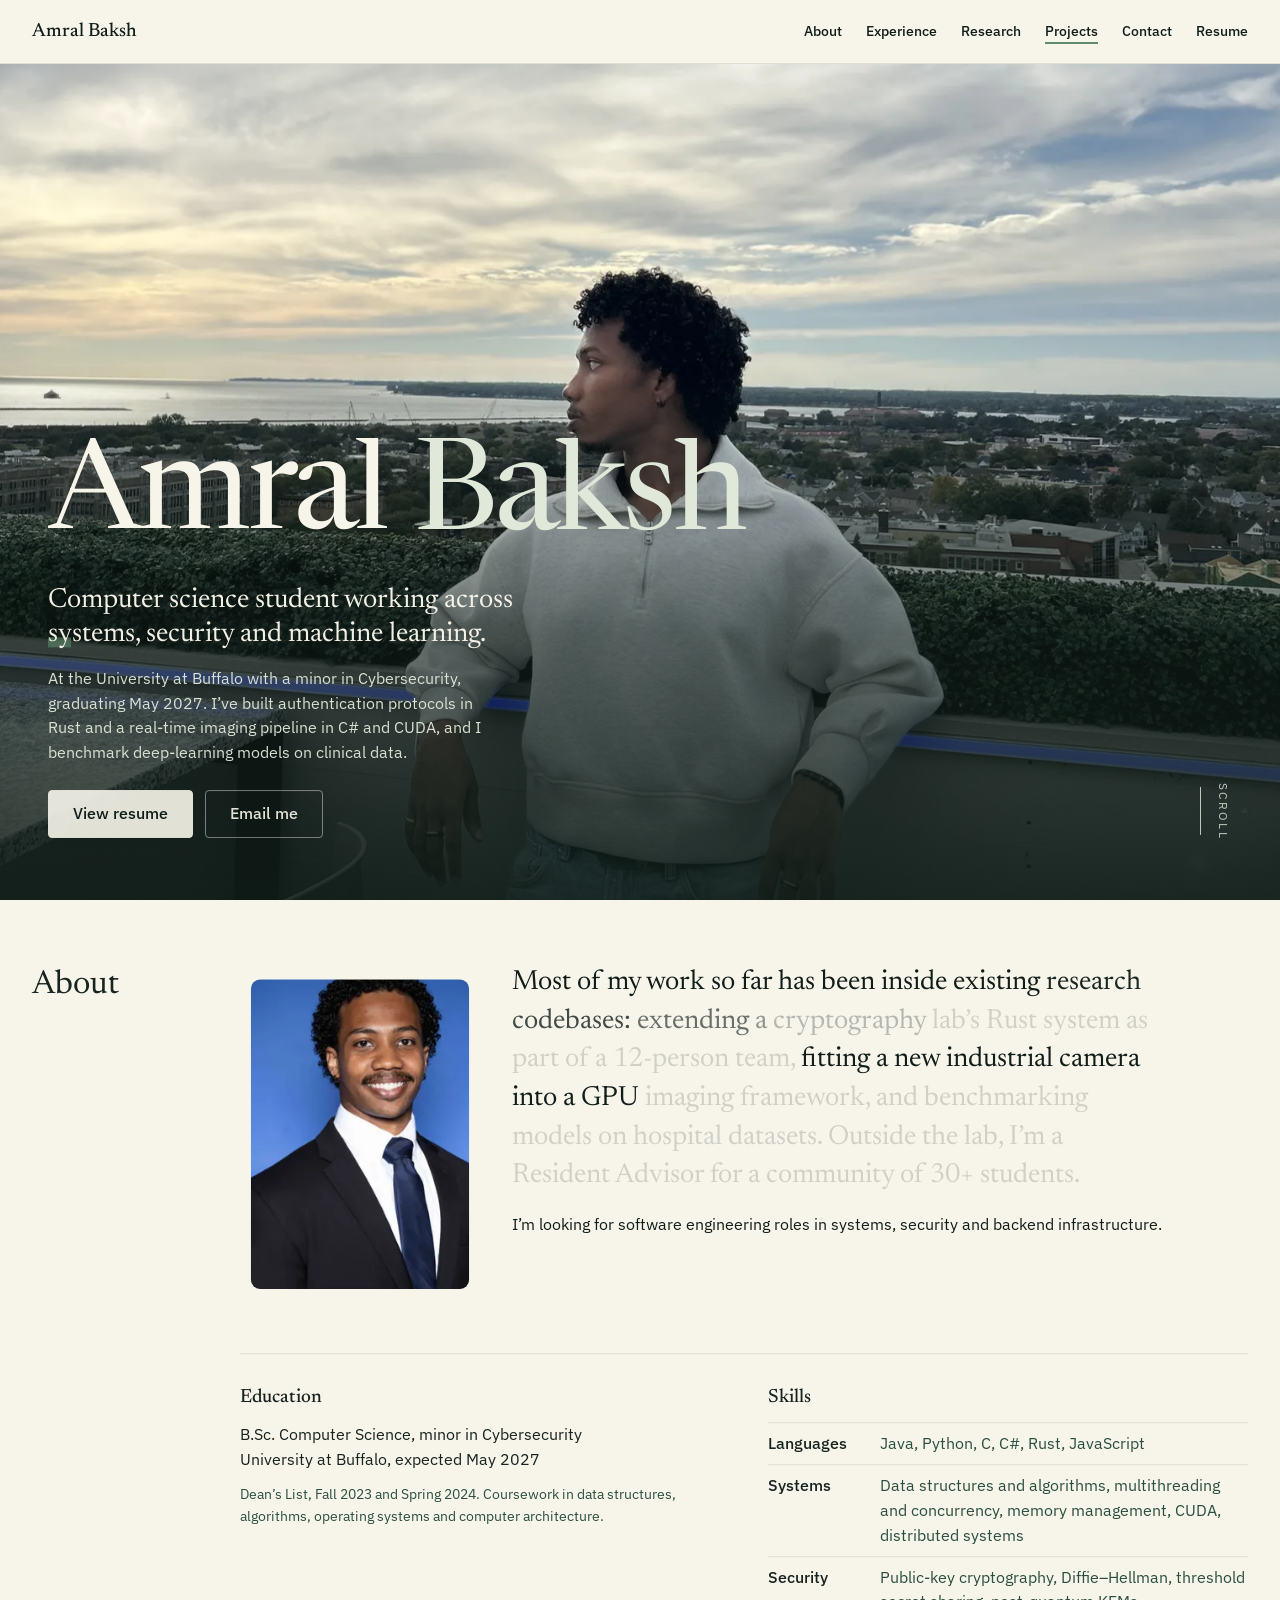
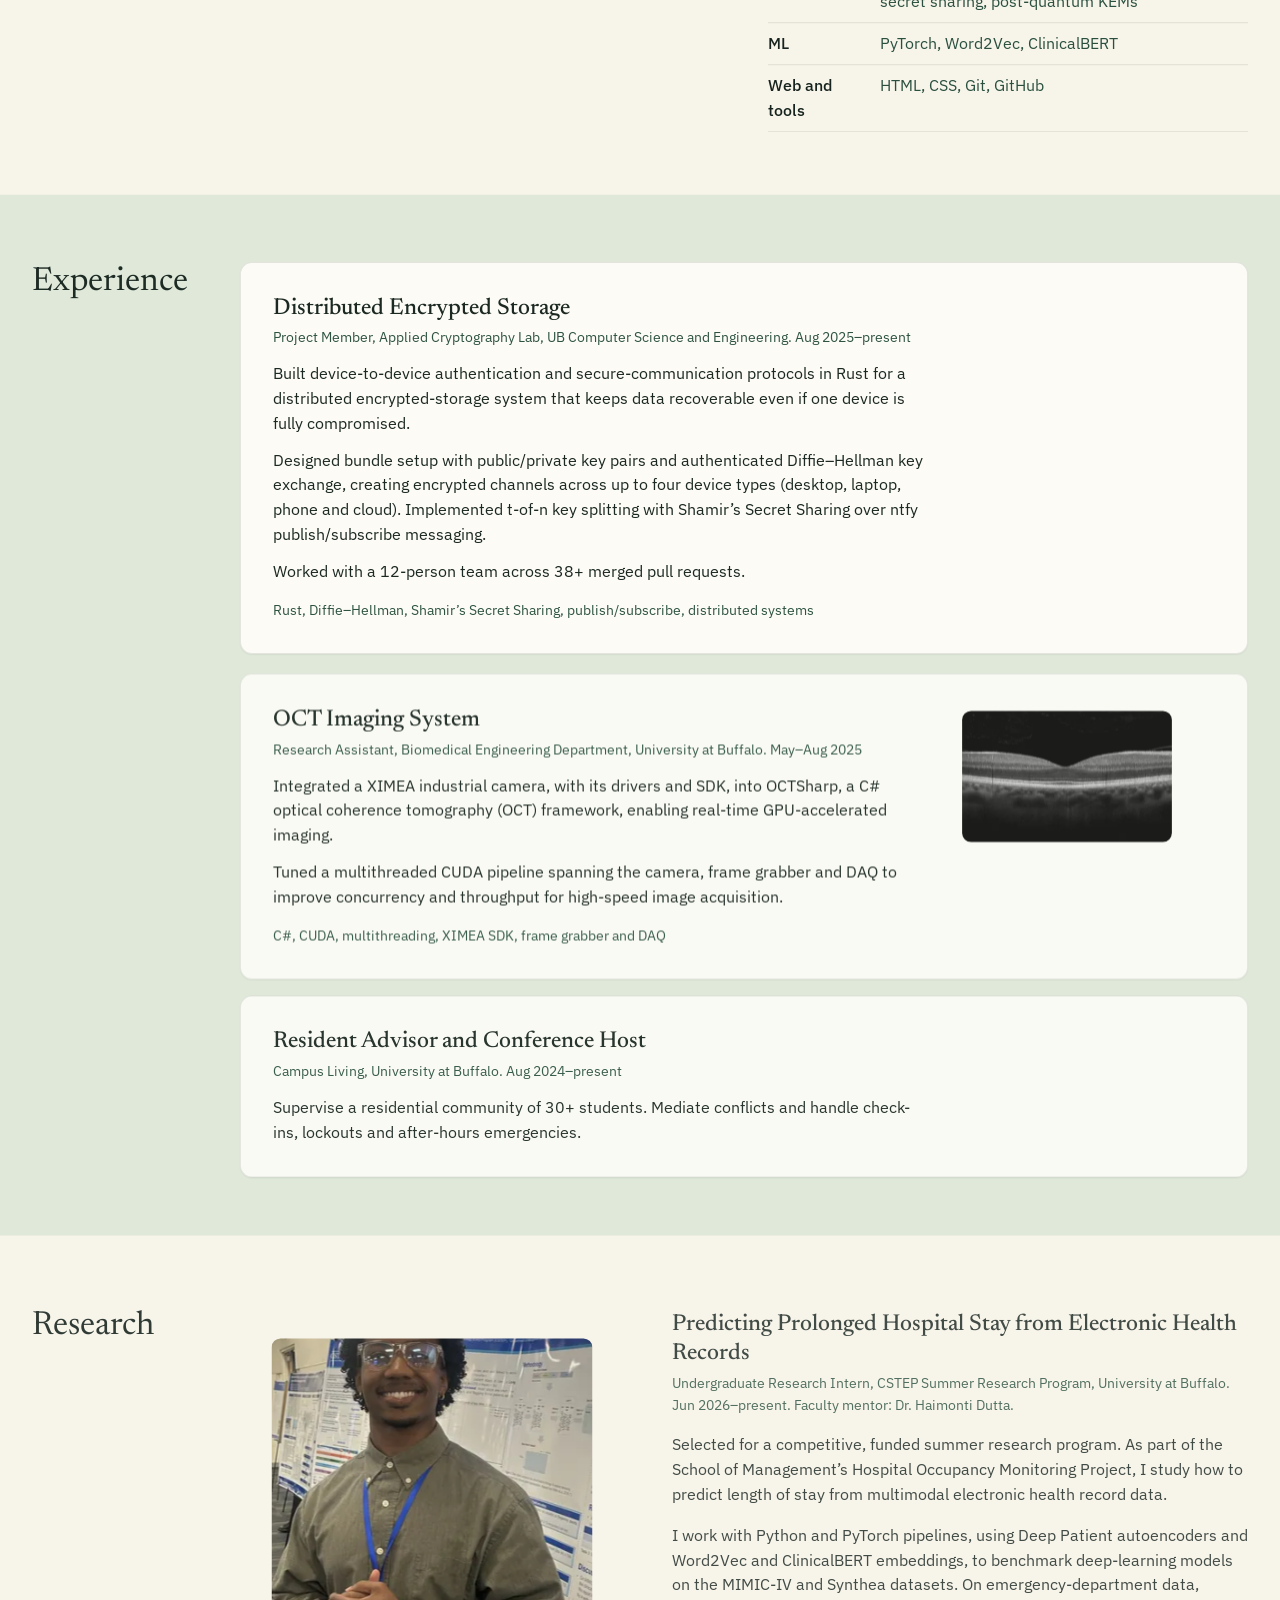
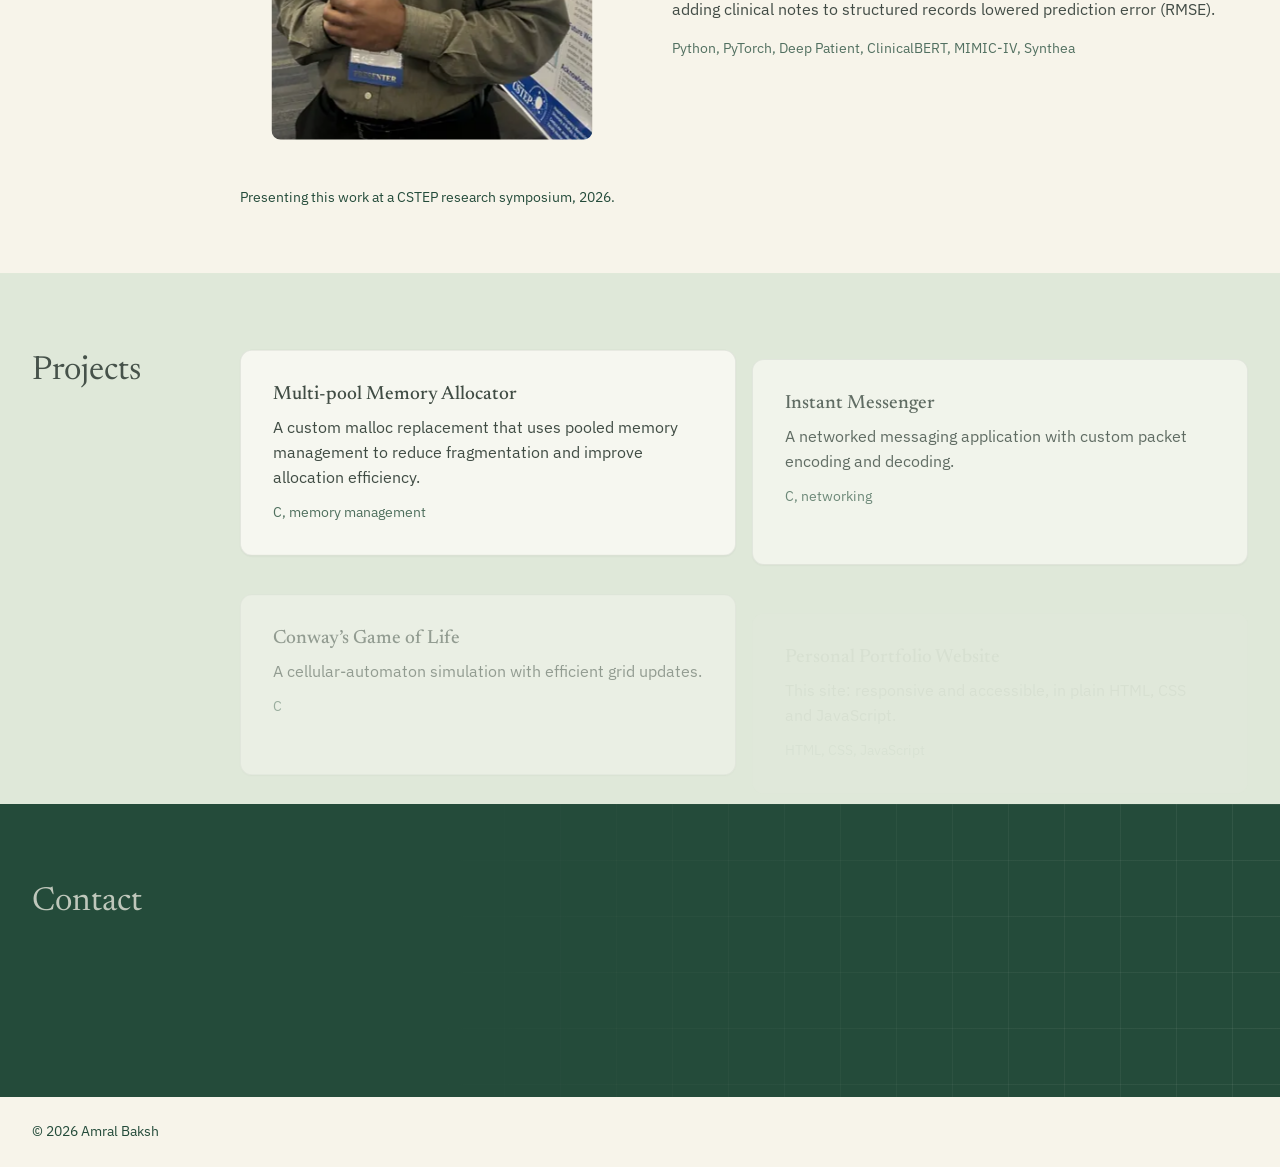
==== commit cc49d0af: "Merge branch 'redesign' into experiment-gsap" ====
--- a/index.html
+++ b/index.html
@@ -6,18 +6,19 @@
   <title>Amral Baksh — Computer Science, University at Buffalo</title>
   <meta name="description" content="Amral Baksh studies Computer Science with a minor in Cybersecurity at the University at Buffalo, graduating May 2027. Working across systems, security and machine learning.">
   <meta name="theme-color" content="#F7F4EA">
+  <link rel="canonical" href="https://amralbaksh.netlify.app/">
   <meta property="og:type" content="website">
   <meta property="og:title" content="Amral Baksh — Computer Science, University at Buffalo">
   <meta property="og:description" content="Computer Science, minor in Cybersecurity, at the University at Buffalo, graduating May 2027. Systems, security and machine learning.">
-  <meta property="og:url" content="https://amralbak.github.io/AmralPortfolio/">
-  <meta property="og:image" content="https://amralbak.github.io/AmralPortfolio/assets/img/og-image.jpg">
+  <meta property="og:url" content="https://amralbaksh.netlify.app/">
+  <meta property="og:image" content="https://amralbaksh.netlify.app/assets/img/og-image.jpg">
   <meta property="og:image:width" content="1200">
   <meta property="og:image:height" content="630">
   <meta property="og:image:alt" content="Portrait of Amral Baksh in a dark suit and tie">
   <meta name="twitter:card" content="summary_large_image">
   <meta name="twitter:title" content="Amral Baksh — Computer Science, University at Buffalo">
   <meta name="twitter:description" content="Computer Science, minor in Cybersecurity, at the University at Buffalo, graduating May 2027.">
-  <meta name="twitter:image" content="https://amralbak.github.io/AmralPortfolio/assets/img/og-image.jpg">
+  <meta name="twitter:image" content="https://amralbaksh.netlify.app/assets/img/og-image.jpg">
 
   <link rel="icon" href="favicon.ico" sizes="32x32">
   <link rel="icon" href="favicon.svg" type="image/svg+xml">
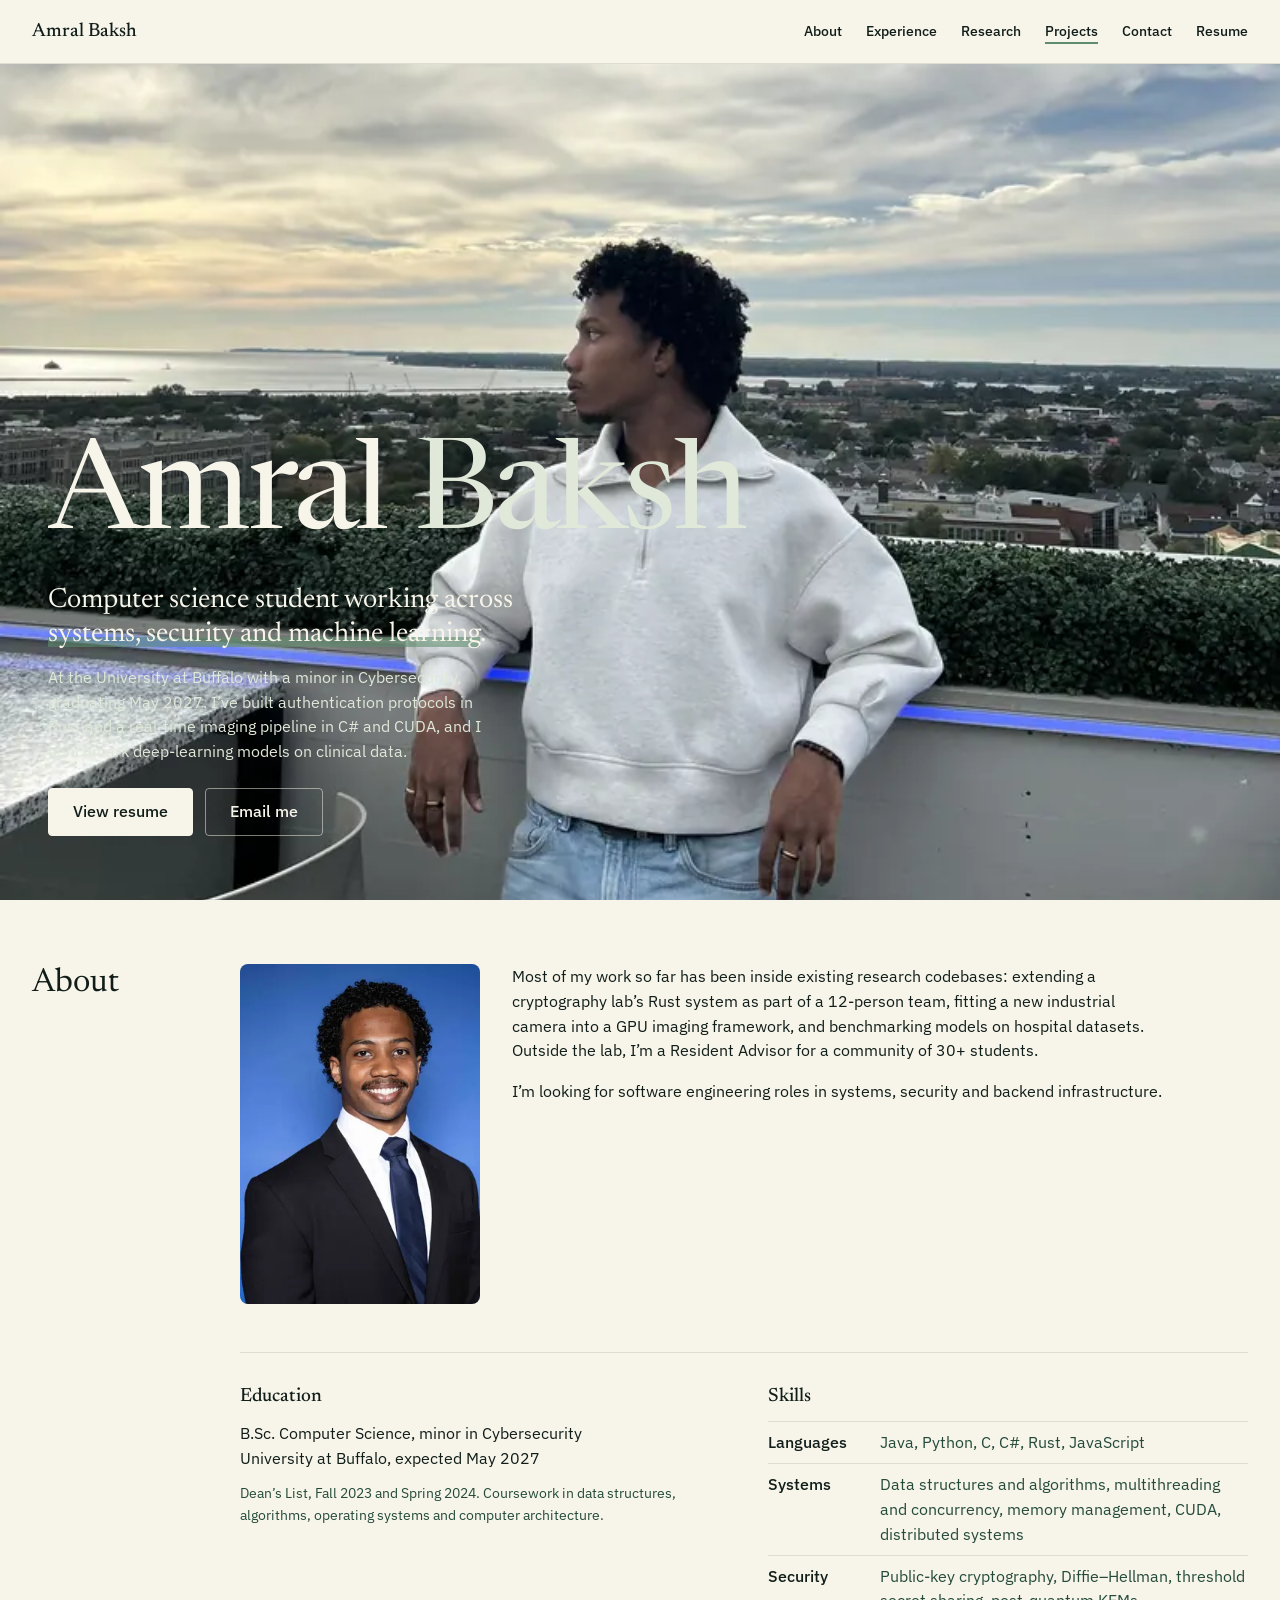
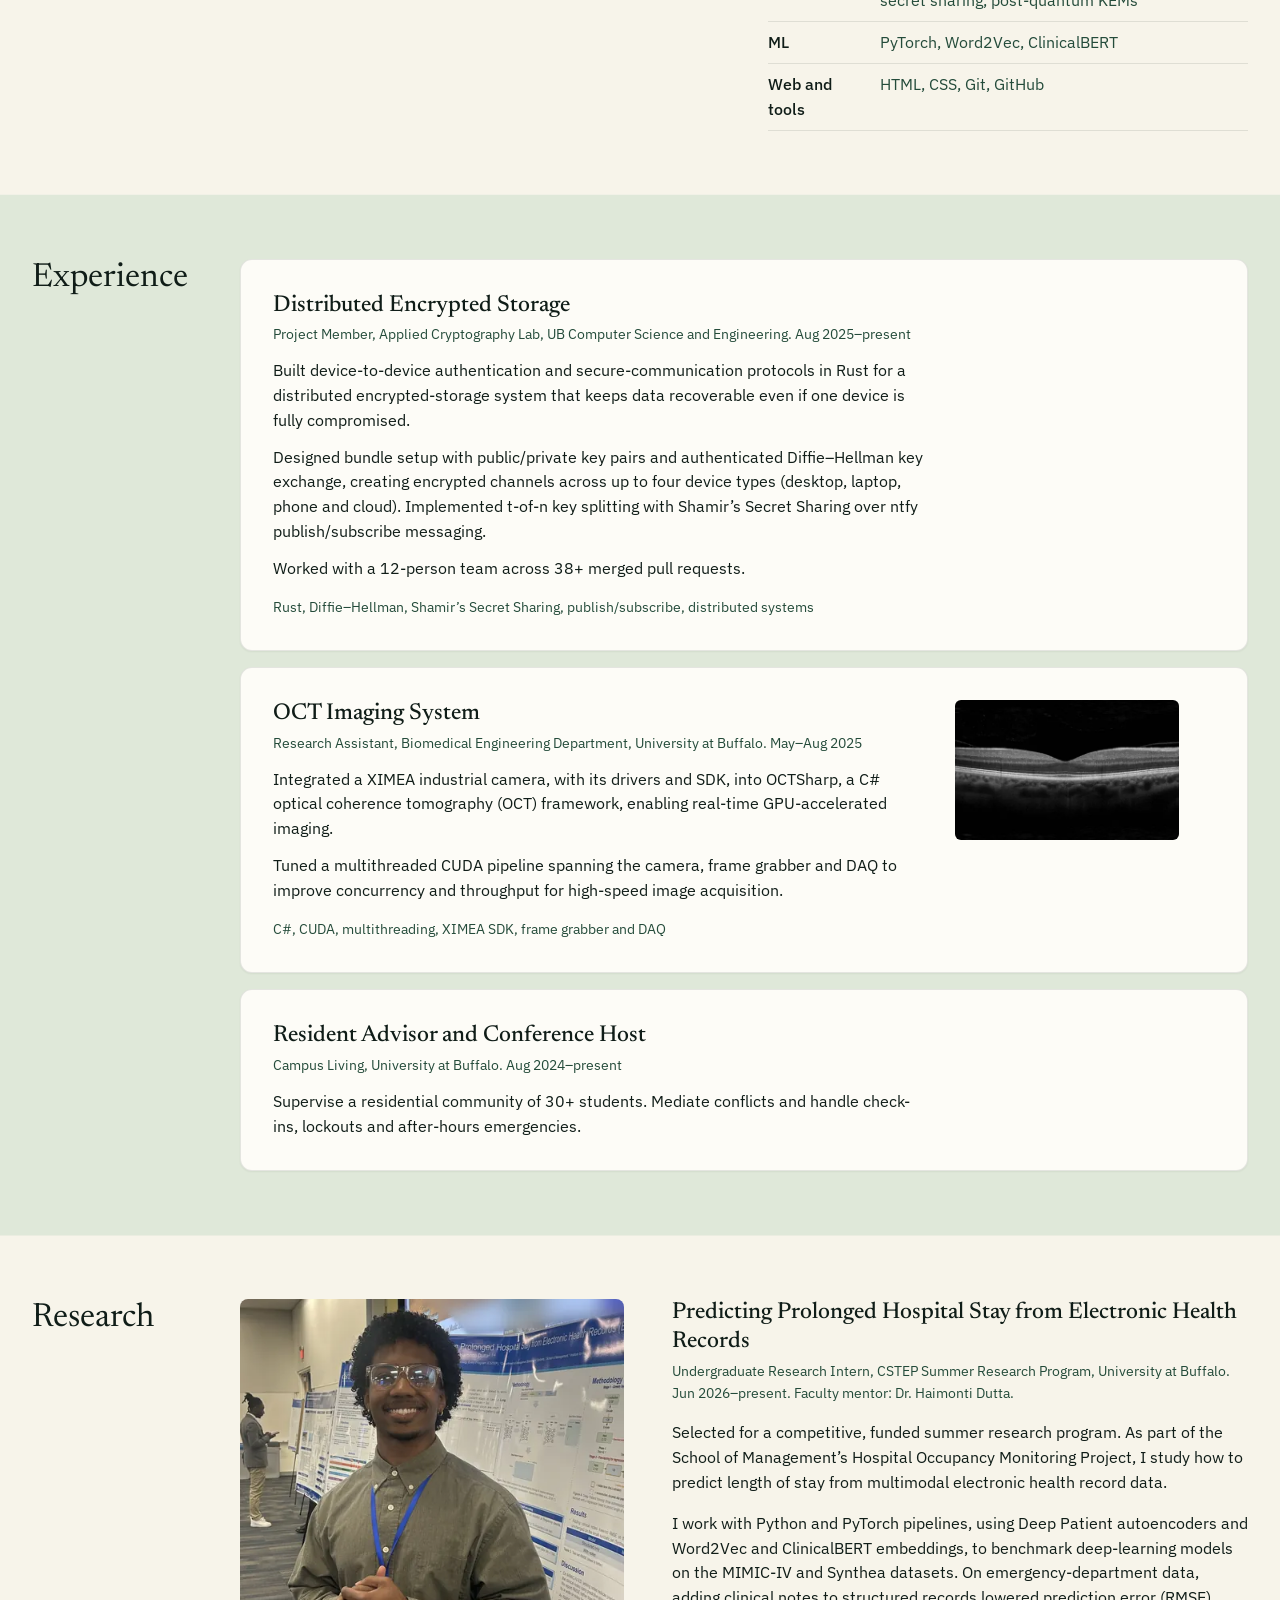
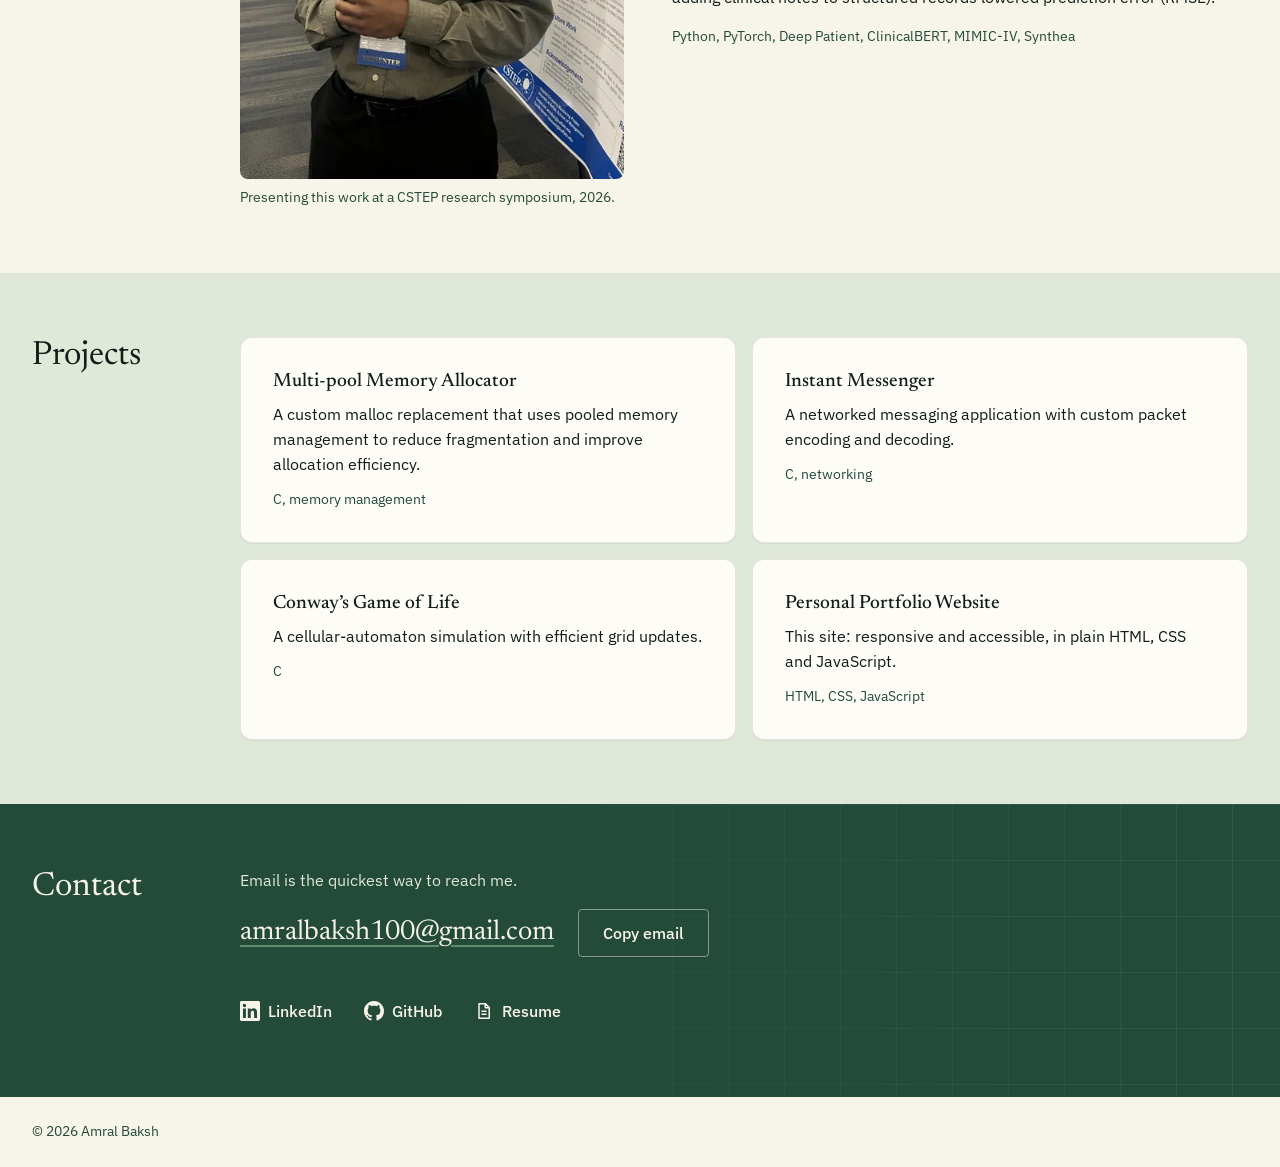
==== commit 5730cf7a: "Point canonical and link-preview tags at amralbaksh.netlify.app Co-Authored-By: Claude Opus 5.5 <nor" ====
--- a/index.html
+++ b/index.html
@@ -28,11 +28,7 @@
   <link rel="preconnect" href="https://fonts.gstatic.com" crossorigin>
   <link rel="stylesheet" href="https://fonts.googleapis.com/css2?family=IBM+Plex+Sans:wght@400;500&family=Newsreader:opsz,wght@6..72,400;6..72,500&display=swap">
   <link rel="stylesheet" href="style.css">
-  <script>
-    document.documentElement.classList.replace('no-js', 'js');
-    document.documentElement.classList.add('js-motion'); // start states for the landing; motion.js animates them in
-    setTimeout(function () { document.documentElement.classList.remove('js-motion'); }, 2500); // fallback if scripts fail
-  </script>
+  <script>document.documentElement.classList.replace('no-js', 'js');</script>
 </head>
 <body>
   <a class="skip-link" href="#main">Skip to main content</a>
@@ -57,17 +53,18 @@
 
   <main id="main">
     <section class="hero" id="top" aria-labelledby="hero-title">
-      <div class="hero-media">
-        <button class="photo-button" type="button" data-cursor="Say hi" aria-label="Photo of Amral Baksh on a rooftop. Click for a message.">
-          <img src="assets/img/rooftop-1200.webp"
+      <div class="hero-photo">
+        <button class="photo-button" type="button" aria-label="Photo of Amral Baksh on a rooftop. Click for a message.">
+          <img src="assets/img/rooftop-800.webp"
                srcset="assets/img/rooftop-480.webp 480w, assets/img/rooftop-800.webp 800w, assets/img/rooftop-1200.webp 1200w, assets/img/rooftop-1600.webp 1600w"
-               sizes="100vw"
+               sizes="(min-width: 768px) 45vw, 100vw"
                width="1200" height="1600" fetchpriority="high"
                alt="Amral Baksh on a rooftop terrace under an overcast sky, looking out over the city toward the water.">
         </button>
-      </div>
-      <div class="hero-light" aria-hidden="true"></div>
-      <div class="hero-scrim" aria-hidden="true"></div>
+        <span class="photo-toast" role="status"></span>
+        <span class="curtain" aria-hidden="true"></span>
+      </div>
+      <div class="hero-backdrop" aria-hidden="true"></div>
       <div class="hero-text">
         <h1 id="hero-title"><span class="w"><span>Amral</span></span> <span class="w"><span class="name-accent">Baksh</span></span></h1>
         <p class="hero-role">Computer science student working across <span class="mark">systems, security and machine learning</span>.</p>
@@ -77,9 +74,6 @@
           <a class="button button-secondary" href="mailto:amralbaksh100@gmail.com">Email me</a>
         </div>
       </div>
-      <span class="scroll-cue" aria-hidden="true">Scroll</span>
-      <span class="photo-toast" role="status"></span>
-      <span class="curtain" aria-hidden="true"></span>
     </section>
 
     <section class="section" id="about" aria-labelledby="about-title">
@@ -93,7 +87,7 @@
                width="640" height="909" loading="lazy" decoding="async"
                alt="Portrait of Amral Baksh in a dark suit and tie.">
           <div class="prose">
-            <p class="statement">Most of my work so far has been inside existing research codebases: extending a cryptography lab’s Rust system as part of a 12-person team, fitting a new industrial camera into a GPU imaging framework, and benchmarking models on hospital datasets. Outside the lab, I’m a Resident Advisor for a community of 30+ students.</p>
+            <p>Most of my work so far has been inside existing research codebases: extending a cryptography lab’s Rust system as part of a 12-person team, fitting a new industrial camera into a GPU imaging framework, and benchmarking models on hospital datasets. Outside the lab, I’m a Resident Advisor for a community of 30+ students.</p>
             <p>I’m looking for software engineering roles in systems, security and backend infrastructure.</p>
           </div>
         </div>
@@ -262,10 +256,6 @@
     <p>© <span data-year>2026</span> Amral Baksh</p>
   </footer>
 
-  <script src="assets/vendor/gsap.min.js" defer></script>
-  <script src="assets/vendor/ScrollTrigger.min.js" defer></script>
-  <script src="assets/vendor/lenis.min.js" defer></script>
   <script src="script.js" defer></script>
-  <script src="motion.js" defer></script>
 </body>
 </html>
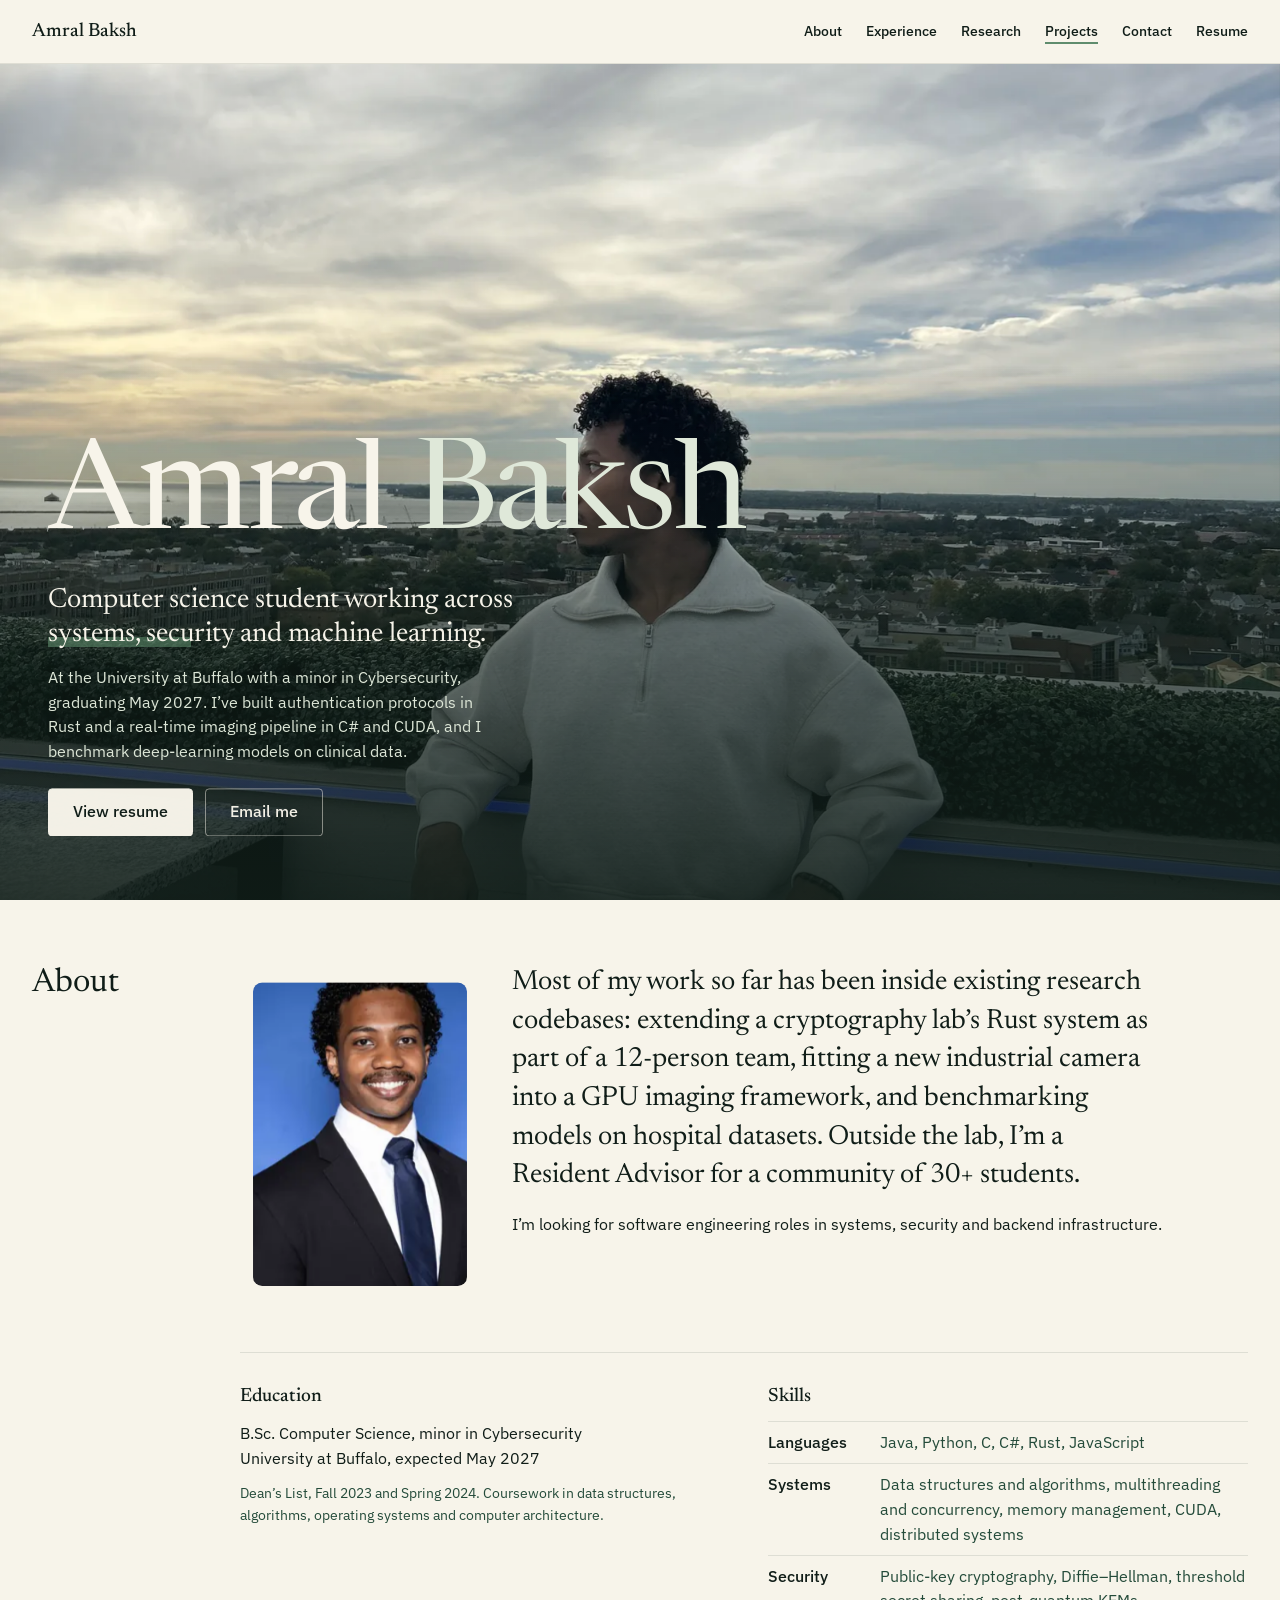
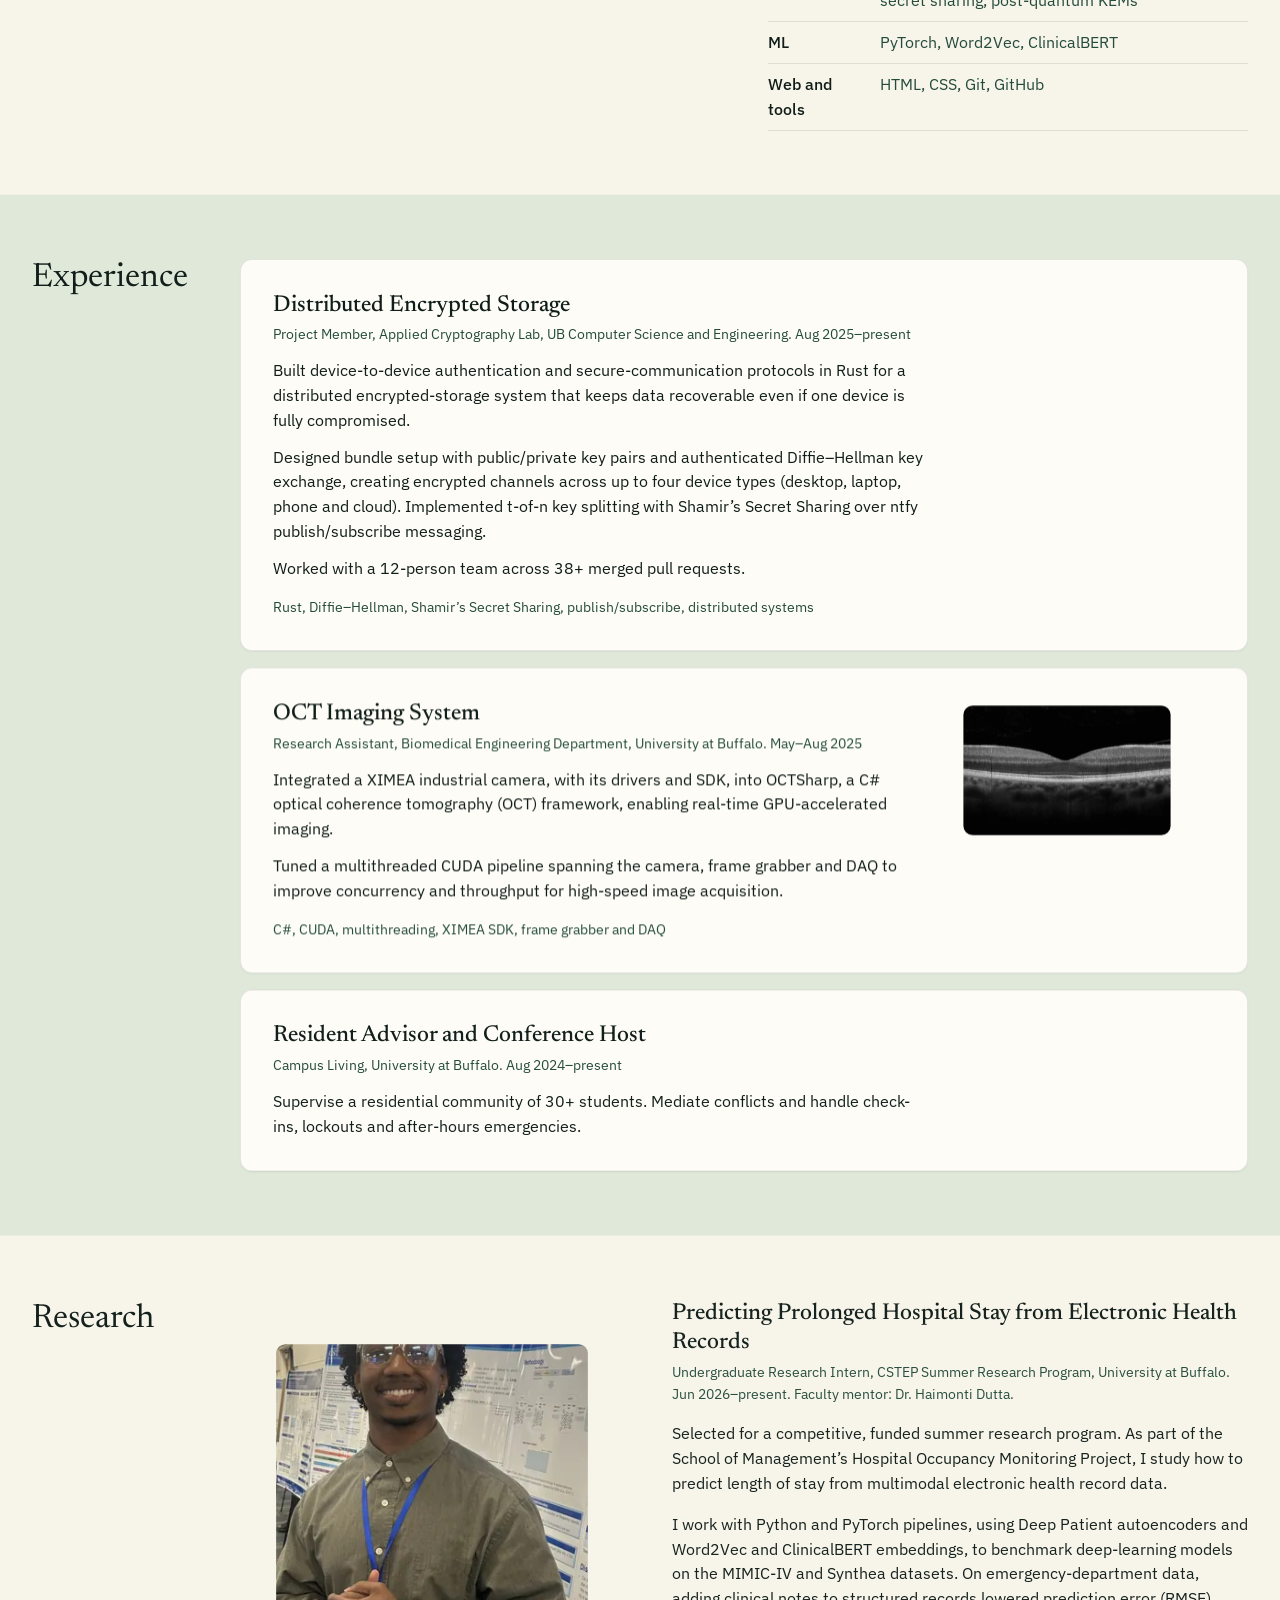
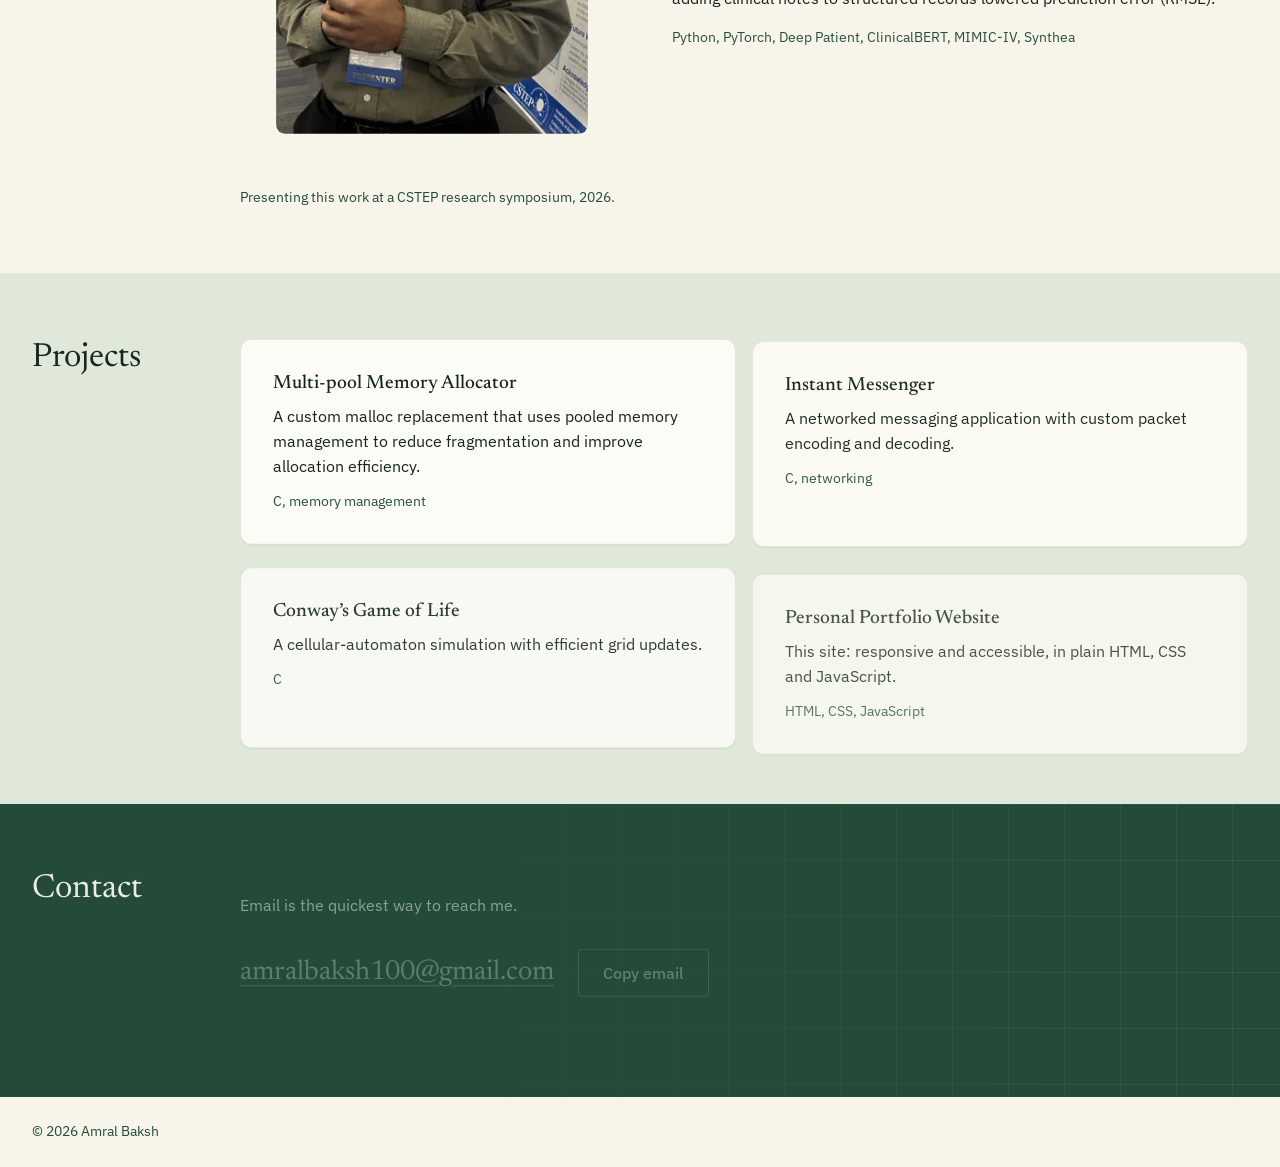
==== commit c616d881: "Refine hero and About motion: remove cursor extras, keep hair in frame Hero - Anchor the rooftop pho" ====
--- a/index.html
+++ b/index.html
@@ -28,7 +28,11 @@
   <link rel="preconnect" href="https://fonts.gstatic.com" crossorigin>
   <link rel="stylesheet" href="https://fonts.googleapis.com/css2?family=IBM+Plex+Sans:wght@400;500&family=Newsreader:opsz,wght@6..72,400;6..72,500&display=swap">
   <link rel="stylesheet" href="style.css">
-  <script>document.documentElement.classList.replace('no-js', 'js');</script>
+  <script>
+    document.documentElement.classList.replace('no-js', 'js');
+    document.documentElement.classList.add('js-motion'); // start states for the landing; motion.js animates them in
+    setTimeout(function () { document.documentElement.classList.remove('js-motion'); }, 2500); // fallback if scripts fail
+  </script>
 </head>
 <body>
   <a class="skip-link" href="#main">Skip to main content</a>
@@ -53,18 +57,17 @@
 
   <main id="main">
     <section class="hero" id="top" aria-labelledby="hero-title">
-      <div class="hero-photo">
+      <div class="hero-media">
         <button class="photo-button" type="button" aria-label="Photo of Amral Baksh on a rooftop. Click for a message.">
-          <img src="assets/img/rooftop-800.webp"
+          <img src="assets/img/rooftop-1200.webp"
                srcset="assets/img/rooftop-480.webp 480w, assets/img/rooftop-800.webp 800w, assets/img/rooftop-1200.webp 1200w, assets/img/rooftop-1600.webp 1600w"
-               sizes="(min-width: 768px) 45vw, 100vw"
+               sizes="100vw"
                width="1200" height="1600" fetchpriority="high"
                alt="Amral Baksh on a rooftop terrace under an overcast sky, looking out over the city toward the water.">
         </button>
-        <span class="photo-toast" role="status"></span>
-        <span class="curtain" aria-hidden="true"></span>
-      </div>
-      <div class="hero-backdrop" aria-hidden="true"></div>
+      </div>
+      <div class="hero-light" aria-hidden="true"></div>
+      <div class="hero-scrim" aria-hidden="true"></div>
       <div class="hero-text">
         <h1 id="hero-title"><span class="w"><span>Amral</span></span> <span class="w"><span class="name-accent">Baksh</span></span></h1>
         <p class="hero-role">Computer science student working across <span class="mark">systems, security and machine learning</span>.</p>
@@ -74,6 +77,8 @@
           <a class="button button-secondary" href="mailto:amralbaksh100@gmail.com">Email me</a>
         </div>
       </div>
+      <span class="photo-toast" role="status"></span>
+      <span class="curtain" aria-hidden="true"></span>
     </section>
 
     <section class="section" id="about" aria-labelledby="about-title">
@@ -87,7 +92,7 @@
                width="640" height="909" loading="lazy" decoding="async"
                alt="Portrait of Amral Baksh in a dark suit and tie.">
           <div class="prose">
-            <p>Most of my work so far has been inside existing research codebases: extending a cryptography lab’s Rust system as part of a 12-person team, fitting a new industrial camera into a GPU imaging framework, and benchmarking models on hospital datasets. Outside the lab, I’m a Resident Advisor for a community of 30+ students.</p>
+            <p class="statement">Most of my work so far has been inside existing research codebases: extending a cryptography lab’s Rust system as part of a 12-person team, fitting a new industrial camera into a GPU imaging framework, and benchmarking models on hospital datasets. Outside the lab, I’m a Resident Advisor for a community of 30+ students.</p>
             <p>I’m looking for software engineering roles in systems, security and backend infrastructure.</p>
           </div>
         </div>
@@ -256,6 +261,10 @@
     <p>© <span data-year>2026</span> Amral Baksh</p>
   </footer>
 
+  <script src="assets/vendor/gsap.min.js" defer></script>
+  <script src="assets/vendor/ScrollTrigger.min.js" defer></script>
+  <script src="assets/vendor/lenis.min.js" defer></script>
   <script src="script.js" defer></script>
+  <script src="motion.js" defer></script>
 </body>
 </html>
--- a/style.css
+++ b/style.css
@@ -327,6 +327,7 @@
 .photo-button {
   position: absolute;
   inset: 0;
+  transform-origin: 50% 25%; /* zoom grows downward, away from the hair */
   display: block;
   width: 100%;
   padding: 0;
@@ -426,9 +427,6 @@
 @media (hover: hover) {
   .hero .button-primary:hover { background: var(--pale-sage); border-color: var(--pale-sage); }
   .hero .button-secondary:hover { border-color: var(--on-band); }
-}
-.scroll-cue {
-  display: none;
 }
 .photo-toast {
   position: absolute;
@@ -463,34 +461,13 @@
 }
 @media (min-width: 768px) {
   .photo-button img {
-    object-position: 50% 72%;
+    object-position: 50% 58%; /* keeps the full head of hair in frame on wide screens */
   }
   .hero-text {
     padding: 0 var(--s-12) var(--s-16);
   }
   .hero-role {
     font-size: var(--t-3);
-  }
-  .scroll-cue {
-    display: flex;
-    flex-direction: column;
-    align-items: center;
-    gap: var(--s-3);
-    position: absolute;
-    right: var(--s-12);
-    bottom: var(--s-16);
-    z-index: 1;
-    color: var(--on-band-2);
-    font-size: 0.75rem;
-    letter-spacing: 0.2em;
-    text-transform: uppercase;
-    writing-mode: vertical-rl;
-  }
-  .scroll-cue::after {
-    content: "";
-    width: 1px;
-    height: 3rem;
-    background: currentColor;
   }
 }
 
@@ -970,8 +947,7 @@
 }
 .js-motion .hero-role,
 .js-motion .hero-line,
-.js-motion .actions,
-.js-motion .scroll-cue {
+.js-motion .actions {
   opacity: 0;
   transform: translateY(24px);
 }
@@ -984,35 +960,6 @@
   overflow-x: clip;
 }
 
-/* Cursor: a ring that follows the mouse, grows over links and cards, and
-   becomes a label over the hero photo (mouse only; created by motion.js) */
-.cursor-ring,
-.cursor-label {
-  position: fixed;
-  top: 0;
-  left: 0;
-  z-index: 100;
-  pointer-events: none;
-  opacity: 0;
-}
-.cursor-ring {
-  width: 36px;
-  height: 36px;
-  margin: -18px 0 0 -18px;
-  border: 1px solid #fff;
-  border-radius: 50%;
-  mix-blend-mode: difference;
-}
-.cursor-label {
-  padding: var(--s-1) var(--s-3);
-  border-radius: 999px;
-  background: var(--canvas);
-  color: var(--ink);
-  font-size: 0.8125rem;
-  white-space: nowrap;
-  transform: translate(-50%, -50%);
-}
-
 @keyframes fade {
   from {
     opacity: 0;
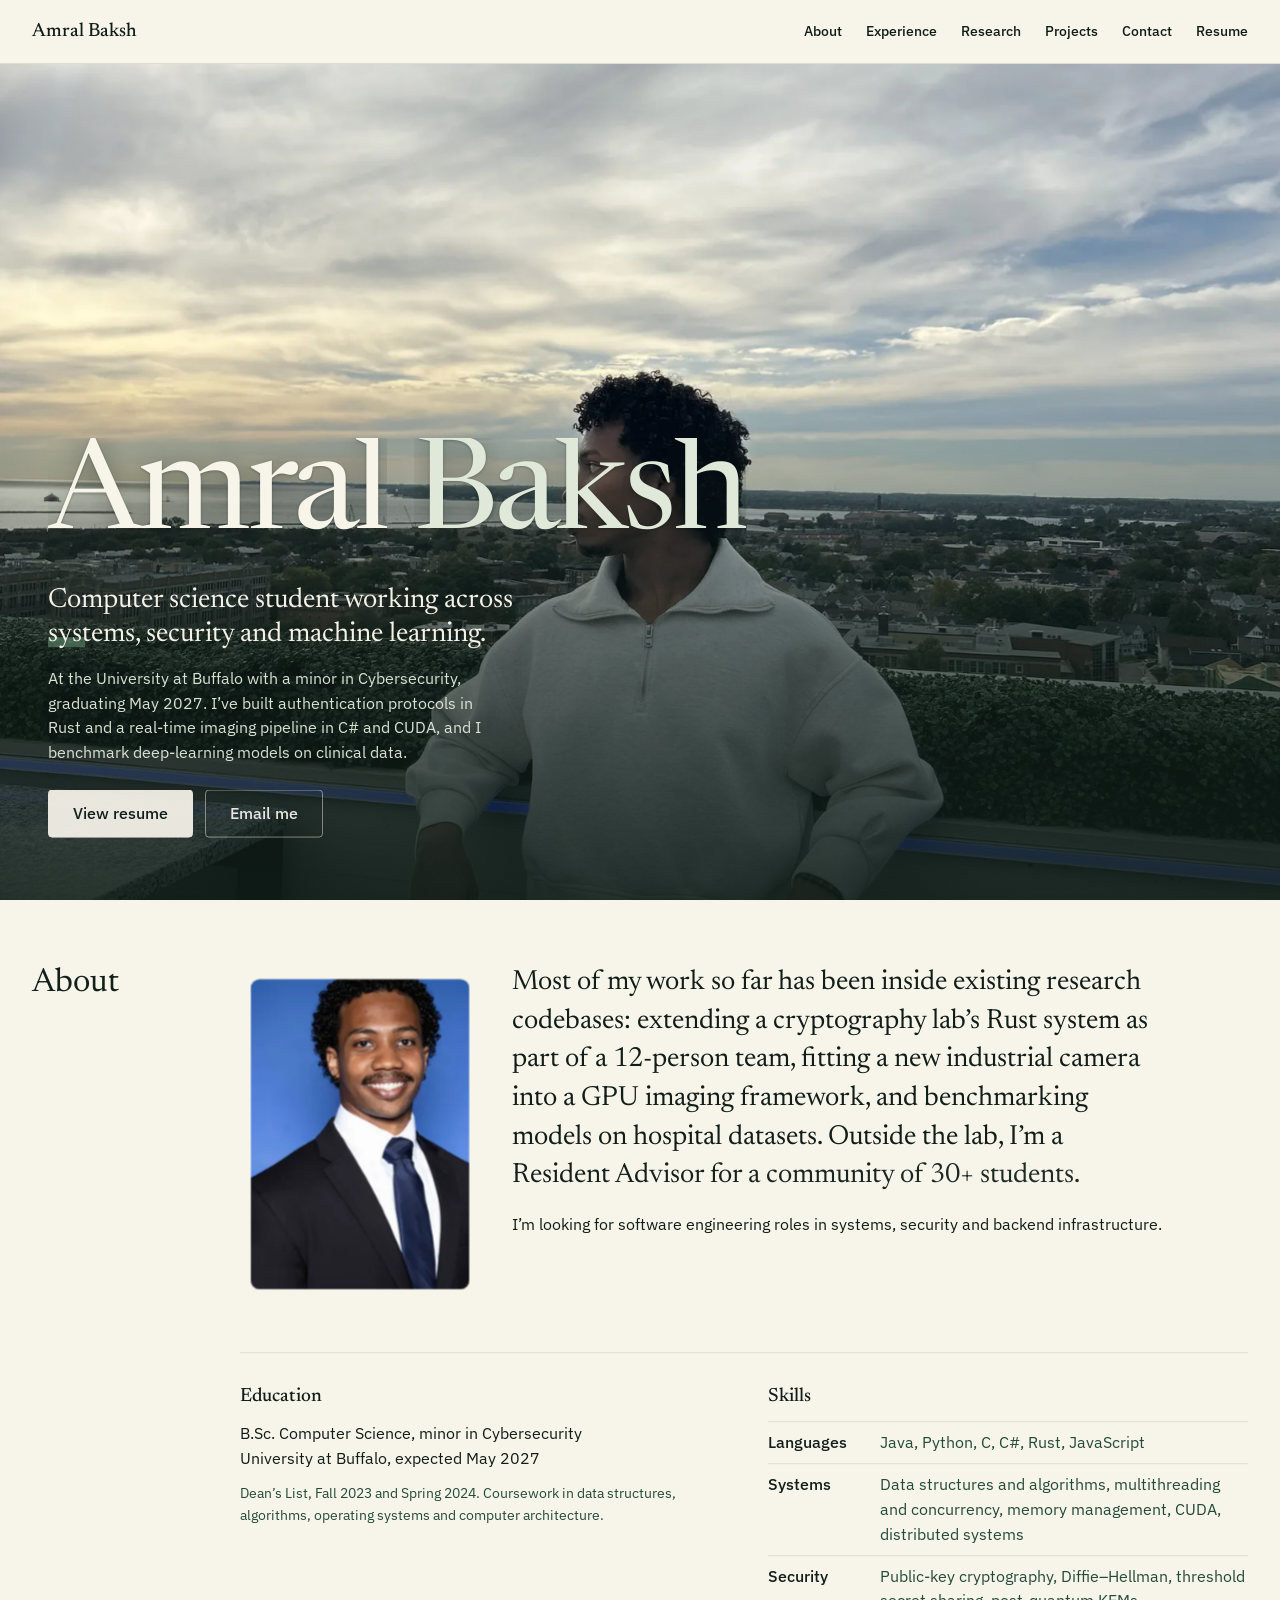
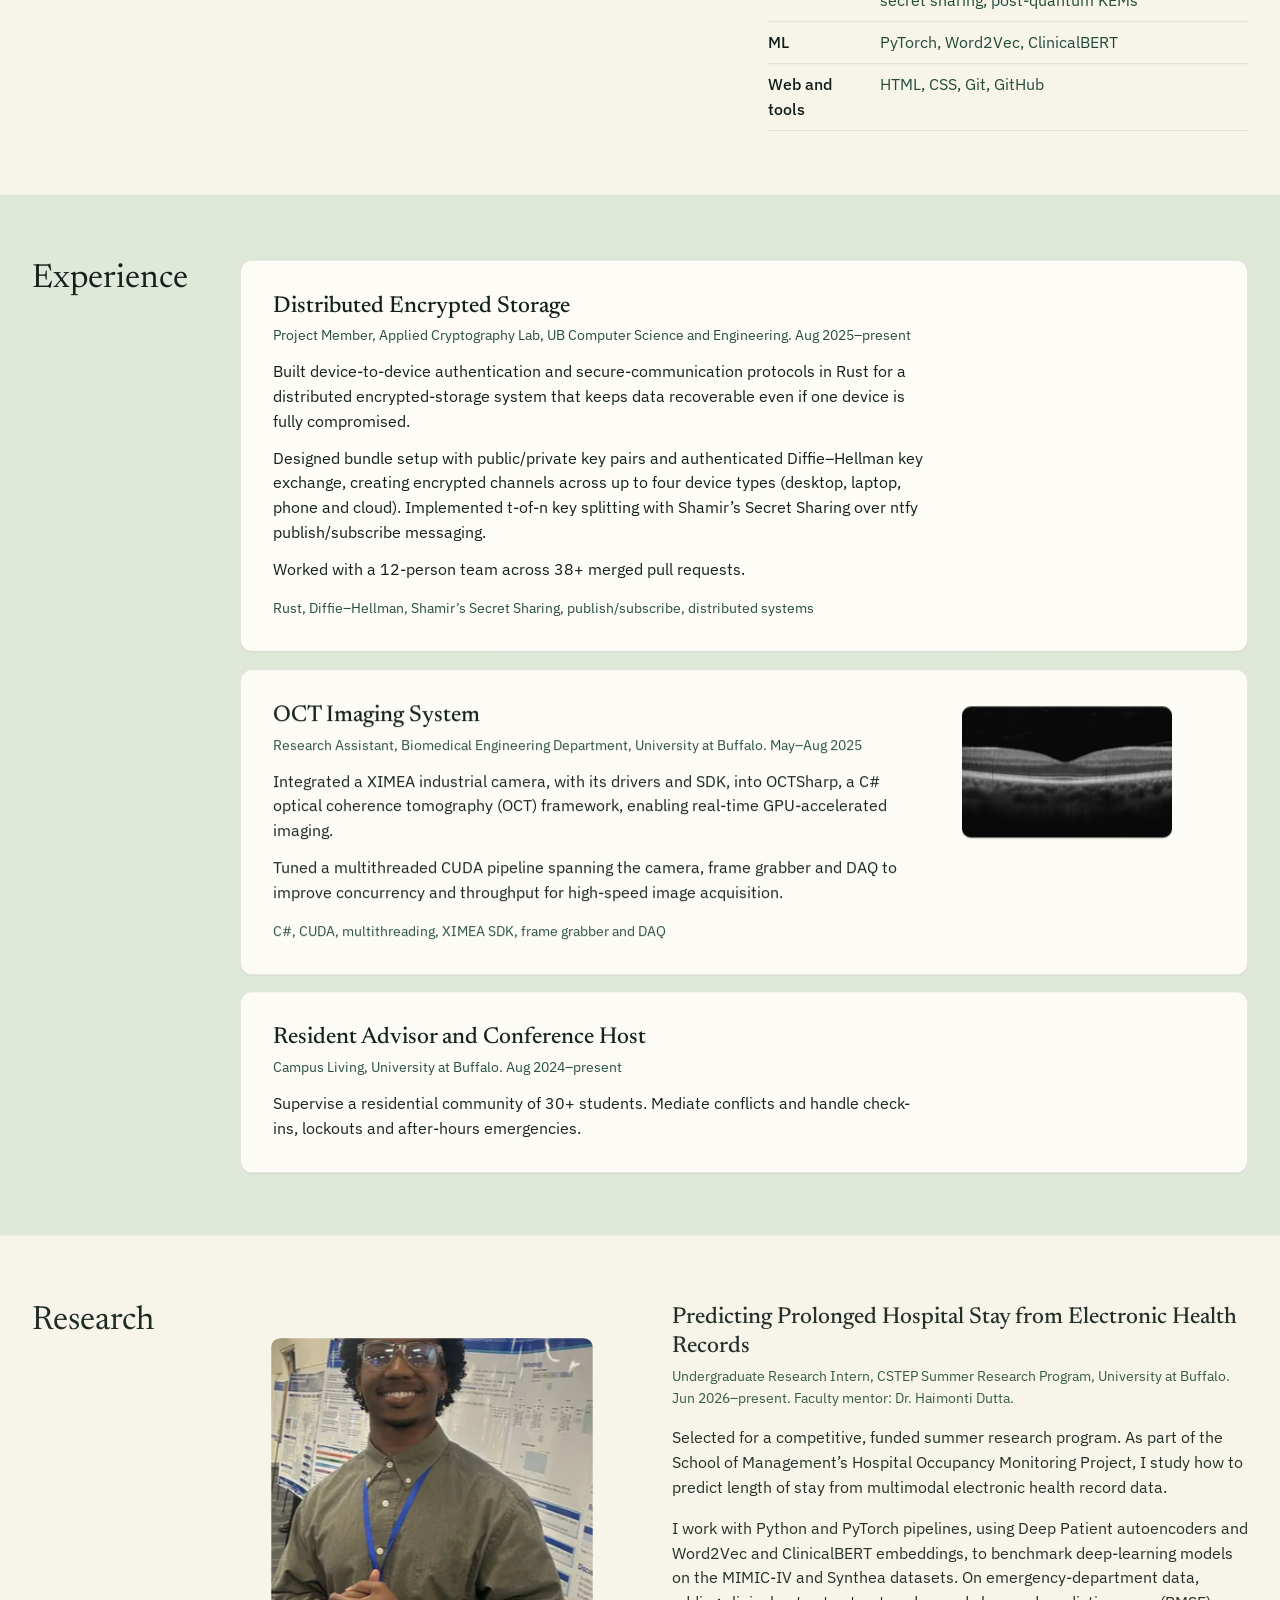
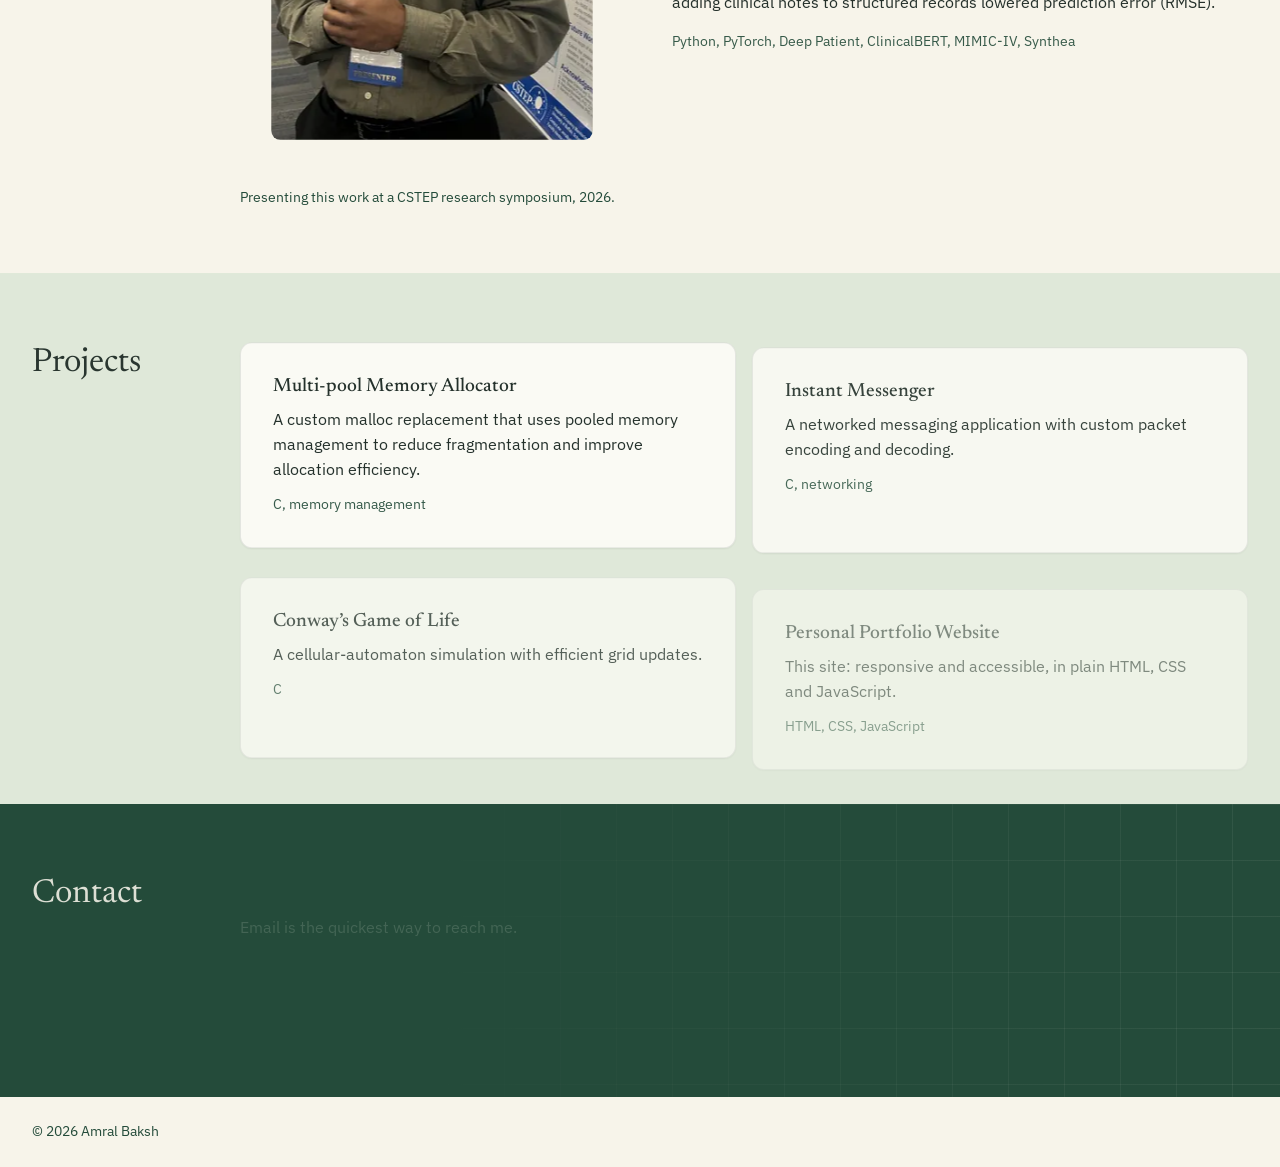
==== commit c29cdce8: "Harden security, fix hero nav state and name contrast, self-host fonts Security - Add Netlify _heade" ====
--- a/index.html
+++ b/index.html
@@ -24,15 +24,10 @@
   <link rel="icon" href="favicon.svg" type="image/svg+xml">
   <link rel="apple-touch-icon" href="apple-touch-icon.png">
 
-  <link rel="preconnect" href="https://fonts.googleapis.com">
-  <link rel="preconnect" href="https://fonts.gstatic.com" crossorigin>
-  <link rel="stylesheet" href="https://fonts.googleapis.com/css2?family=IBM+Plex+Sans:wght@400;500&family=Newsreader:opsz,wght@6..72,400;6..72,500&display=swap">
+  <link rel="preload" href="assets/fonts/newsreader-latin-opsz-normal.woff2" as="font" type="font/woff2" crossorigin>
+  <link rel="preload" href="assets/fonts/ibm-plex-sans-latin-400-normal.woff2" as="font" type="font/woff2" crossorigin>
   <link rel="stylesheet" href="style.css">
-  <script>
-    document.documentElement.classList.replace('no-js', 'js');
-    document.documentElement.classList.add('js-motion'); // start states for the landing; motion.js animates them in
-    setTimeout(function () { document.documentElement.classList.remove('js-motion'); }, 2500); // fallback if scripts fail
-  </script>
+  <script src="boot.js"></script>
 </head>
 <body>
   <a class="skip-link" href="#main">Skip to main content</a>
--- a/style.css
+++ b/style.css
@@ -1,3 +1,26 @@
+/* Fonts (self-hosted, OFL-licensed; latin subset) */
+@font-face {
+  font-family: "IBM Plex Sans";
+  font-style: normal;
+  font-weight: 400;
+  font-display: swap;
+  src: url("assets/fonts/ibm-plex-sans-latin-400-normal.woff2") format("woff2");
+}
+@font-face {
+  font-family: "IBM Plex Sans";
+  font-style: normal;
+  font-weight: 500;
+  font-display: swap;
+  src: url("assets/fonts/ibm-plex-sans-latin-500-normal.woff2") format("woff2");
+}
+@font-face {
+  font-family: "Newsreader";
+  font-style: normal;
+  font-weight: 200 800;
+  font-display: swap;
+  src: url("assets/fonts/newsreader-latin-opsz-normal.woff2") format("woff2");
+}
+
 /* Tokens */
 :root {
   color-scheme: light;
@@ -12,14 +35,12 @@
   --ink-2: #244b3a;         /* forest, secondary text (8.9:1; 7.8:1 on bands) */
   --rule: rgb(16 29 24 / 0.1);
   --rule-strong: rgb(16 29 24 / 0.24);
-  --grid-line: rgb(16 29 24 / 0.06);
   --accent: var(--sage);    /* underlines, photo frame */
   --accent-fill: var(--forest); /* button fill, paper label (8.9:1) */
   --accent-hover: #2f5c48;
   --accent-text: var(--sage);   /* large display text only (3.5:1), e.g. "Baksh" */
   --on-accent: #f7f4ea;
   --glow: rgb(95 140 109 / 0.18);   /* sage light under the cursor */
-  --marker: rgb(95 140 109 / 0.3);
   --band-strong: var(--forest);     /* contact band */
   --on-band: #f7f4ea;
   --on-band-2: #dfe8d9;     /* 7.8:1 on forest */
@@ -376,6 +397,7 @@
   font-weight: 400;
   line-height: 0.95;
   letter-spacing: -0.025em;
+  text-shadow: 0 2px 28px rgb(16 29 24 / 0.45), 0 1px 3px rgb(16 29 24 / 0.3);
 }
 .hero h1 .w {
   display: inline-block;
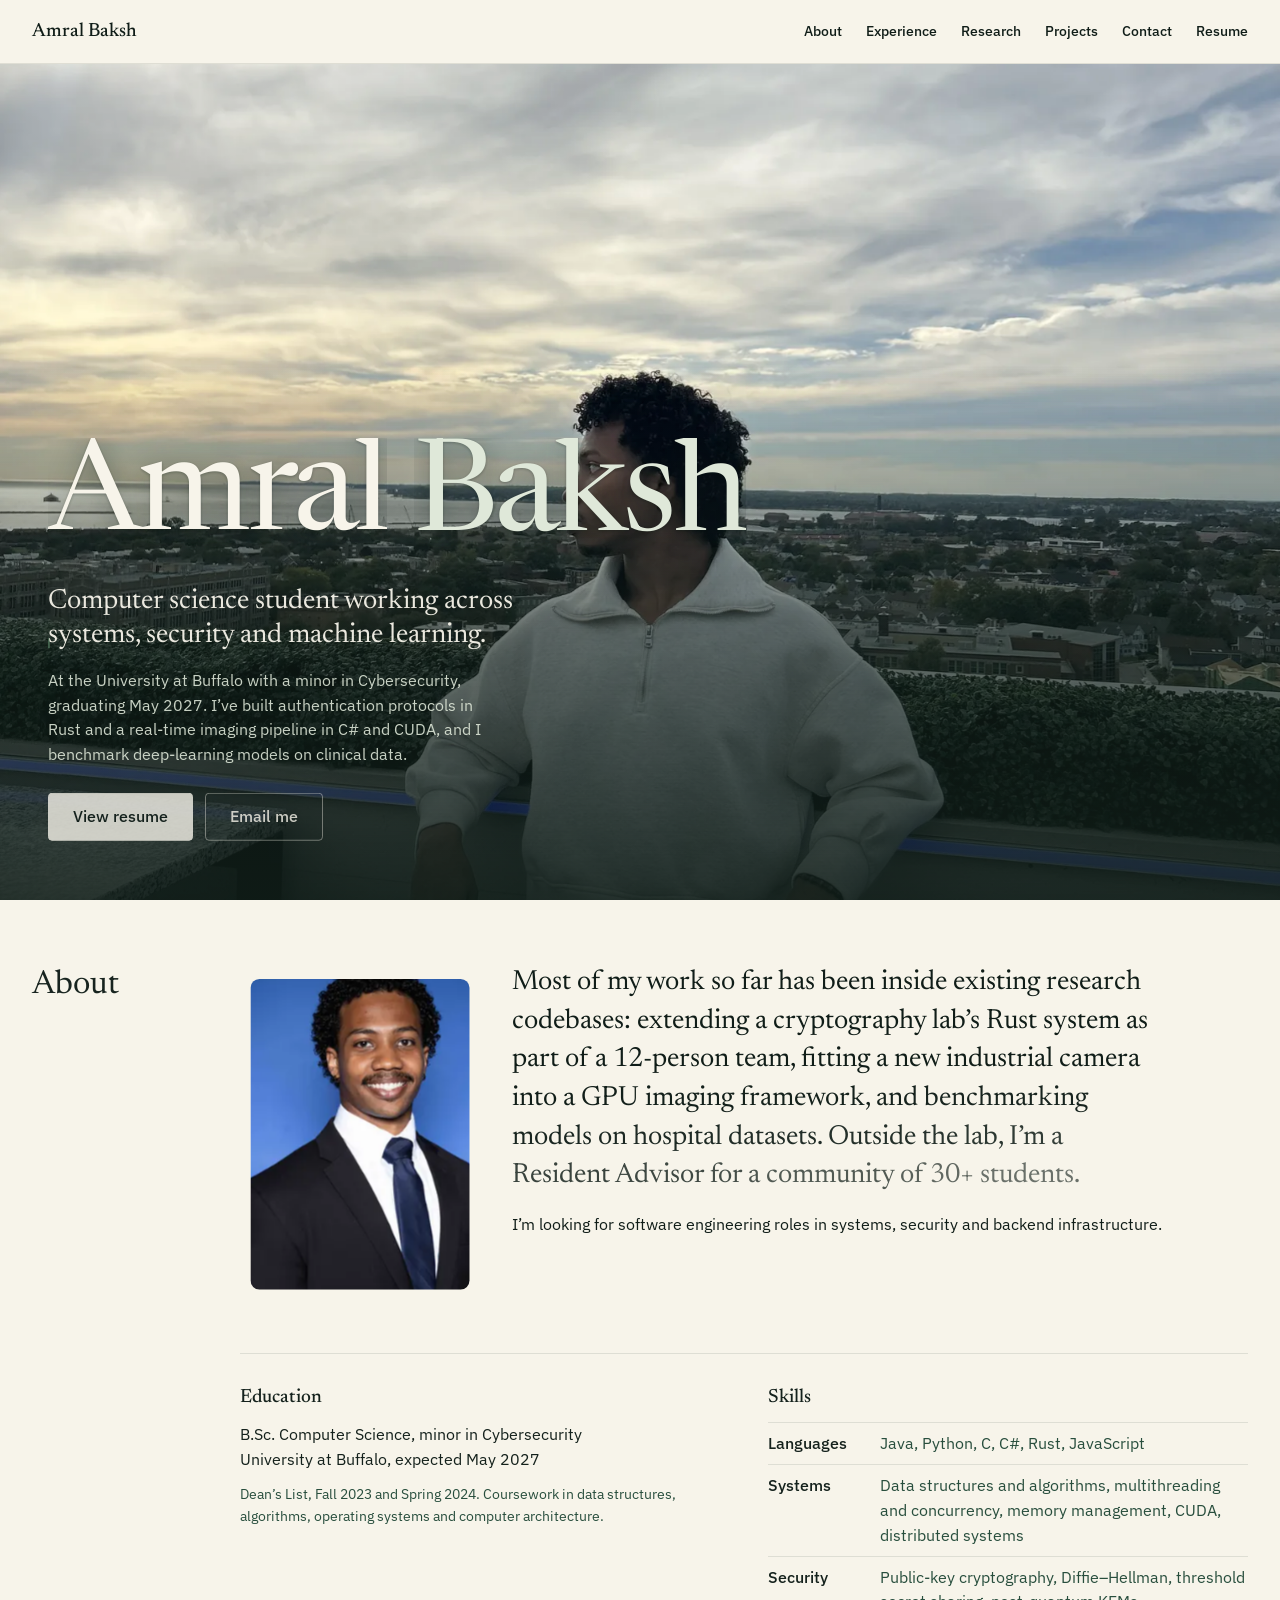
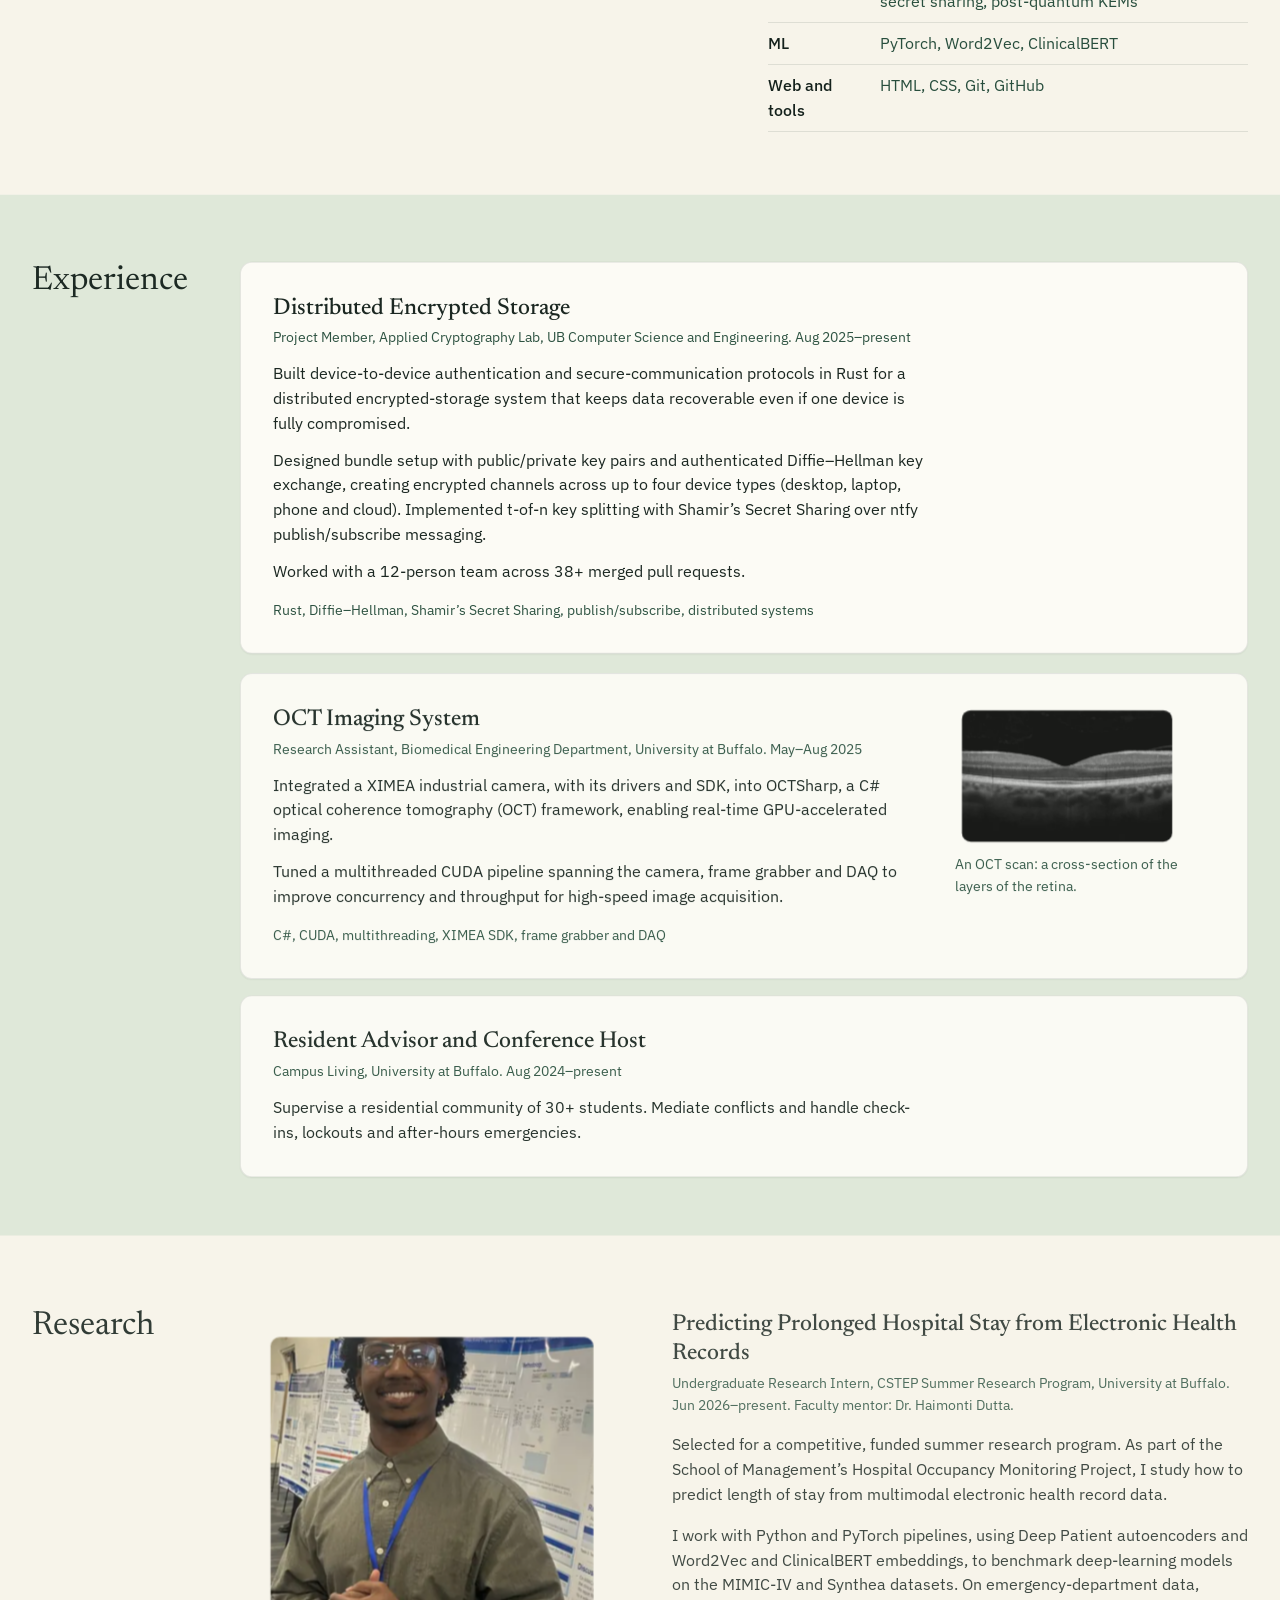
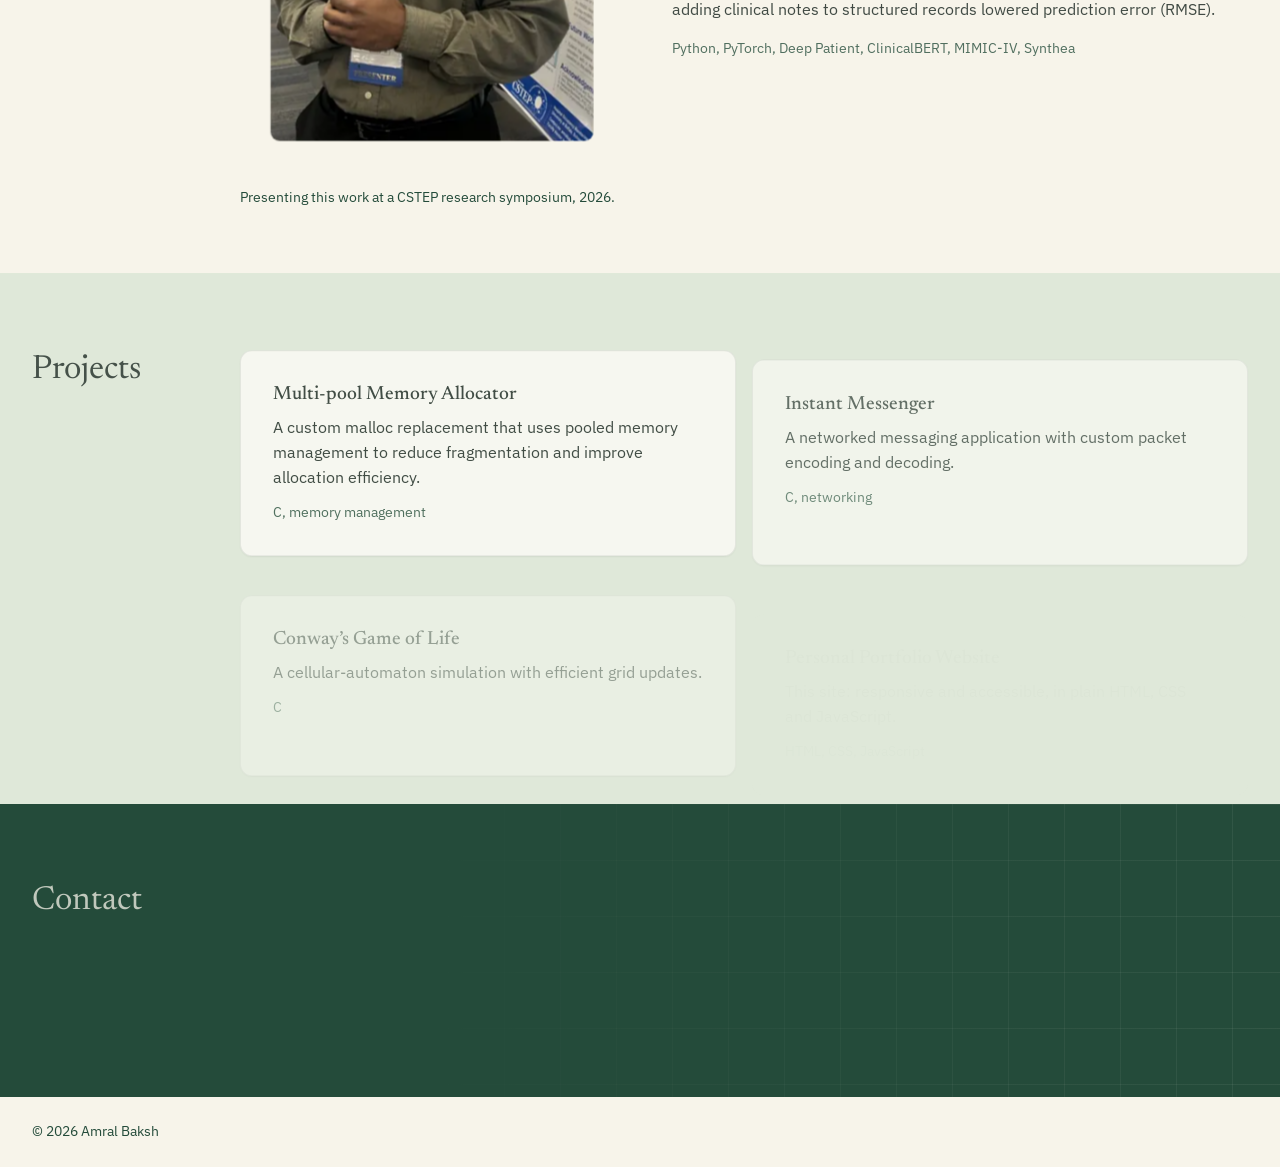
==== commit 77222b7b: "Caption the OCT image in Experience Wrap the OCT scan in a figure with a caption explaining what it " ====
--- a/index.html
+++ b/index.html
@@ -141,12 +141,15 @@
                   <li>C#</li><li>CUDA</li><li>multithreading</li><li>XIMEA SDK</li><li>frame grabber and DAQ</li>
                 </ul>
               </div>
-              <img class="entry-image"
-                   src="assets/img/oct-480.webp"
-                   srcset="assets/img/oct-480.webp 480w, assets/img/oct-939.webp 939w"
-                   sizes="(min-width: 768px) 14rem, calc(100vw - 2rem)"
-                   width="939" height="587" loading="lazy" decoding="async"
-                   alt="Grayscale OCT cross-section of retinal tissue layers.">
+              <figure class="entry-figure">
+                <img class="entry-image"
+                     src="assets/img/oct-480.webp"
+                     srcset="assets/img/oct-480.webp 480w, assets/img/oct-939.webp 939w"
+                     sizes="(min-width: 768px) 14rem, calc(100vw - 2rem)"
+                     width="939" height="587" loading="lazy" decoding="async"
+                     alt="Grayscale OCT cross-section of retinal tissue layers.">
+                <figcaption>An OCT scan: a cross-section of the layers of the retina.</figcaption>
+              </figure>
             </article>
           </li>
           <li>
--- a/style.css
+++ b/style.css
@@ -670,9 +670,17 @@
   margin-top: var(--s-3);
 }
 
-.entry-image {
+.entry-figure {
   flex: 0 1 14rem;
   width: 14rem;
+}
+.entry-figure figcaption {
+  margin-top: var(--s-2);
+  color: var(--ink-2);
+  font-size: var(--t-secondary);
+}
+.entry-image {
+  width: 100%;
   aspect-ratio: 16 / 10;
   object-fit: cover;
   border-radius: 6px;
